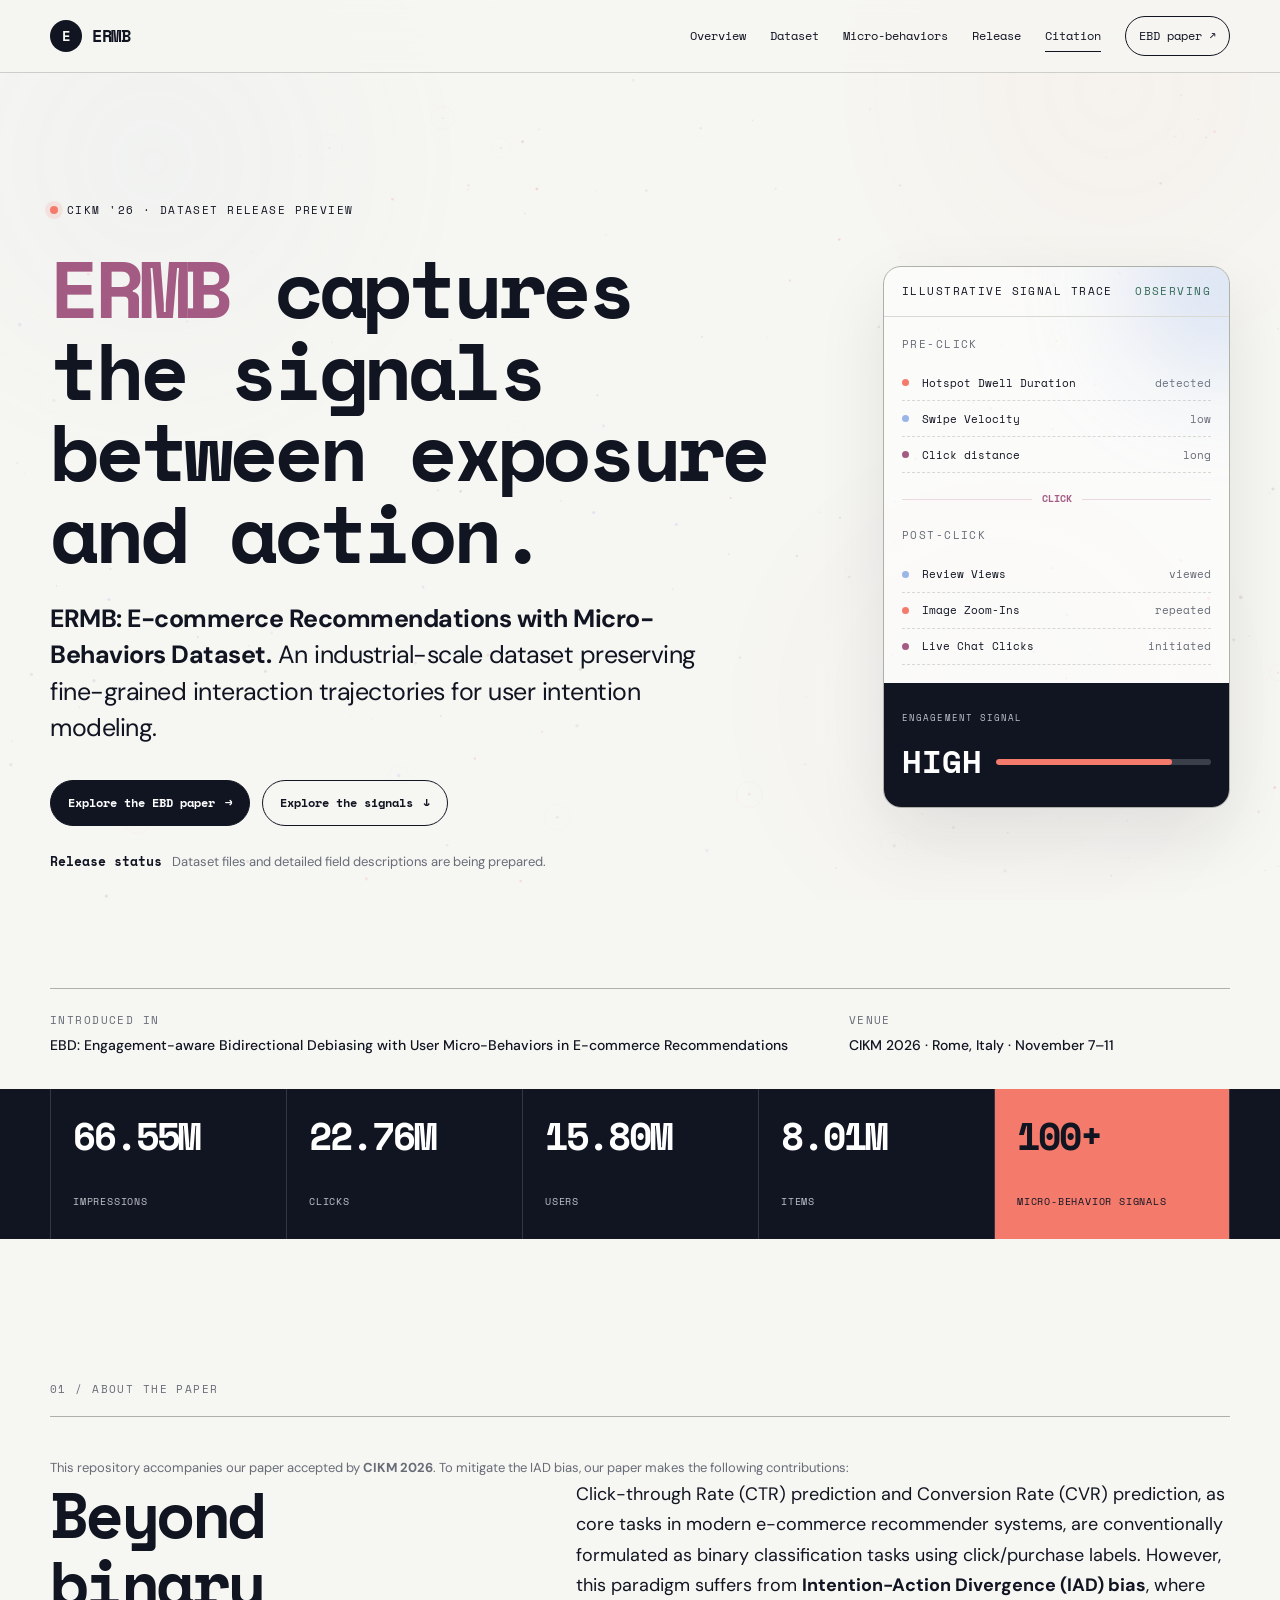
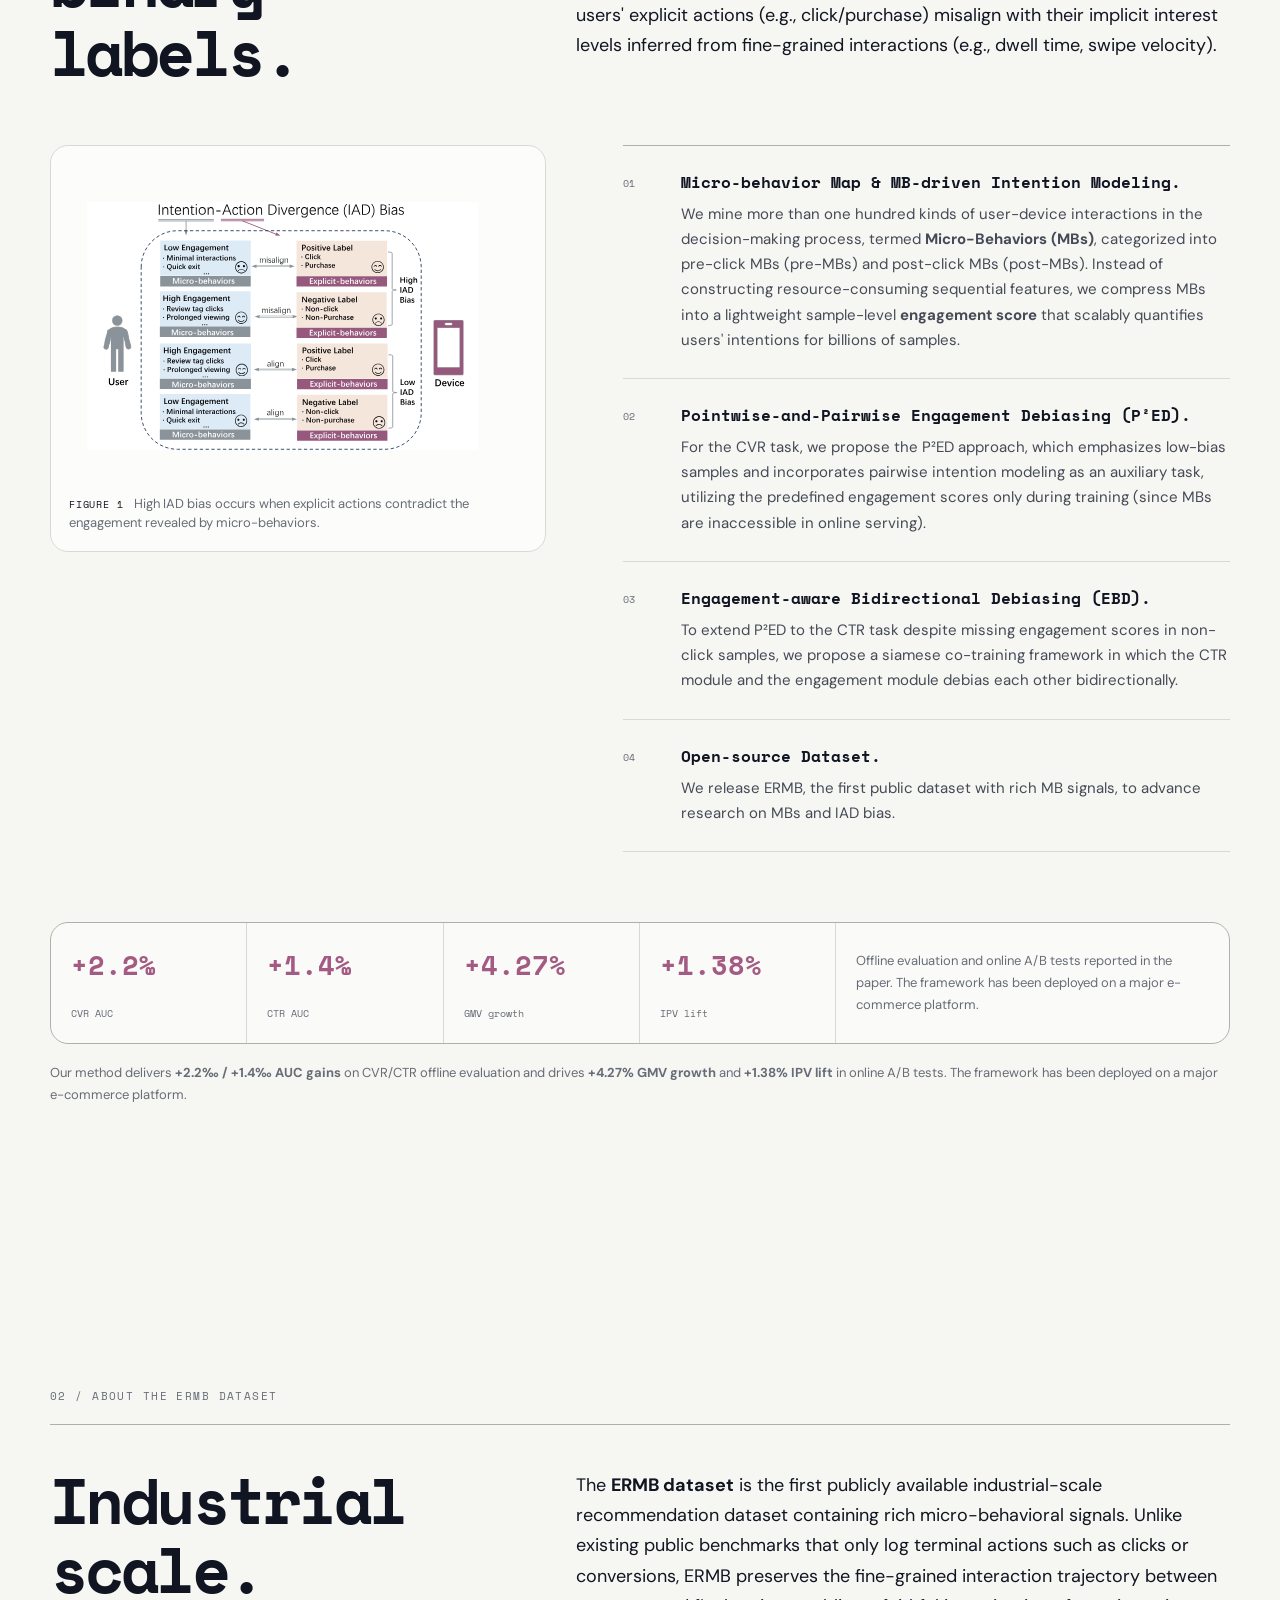
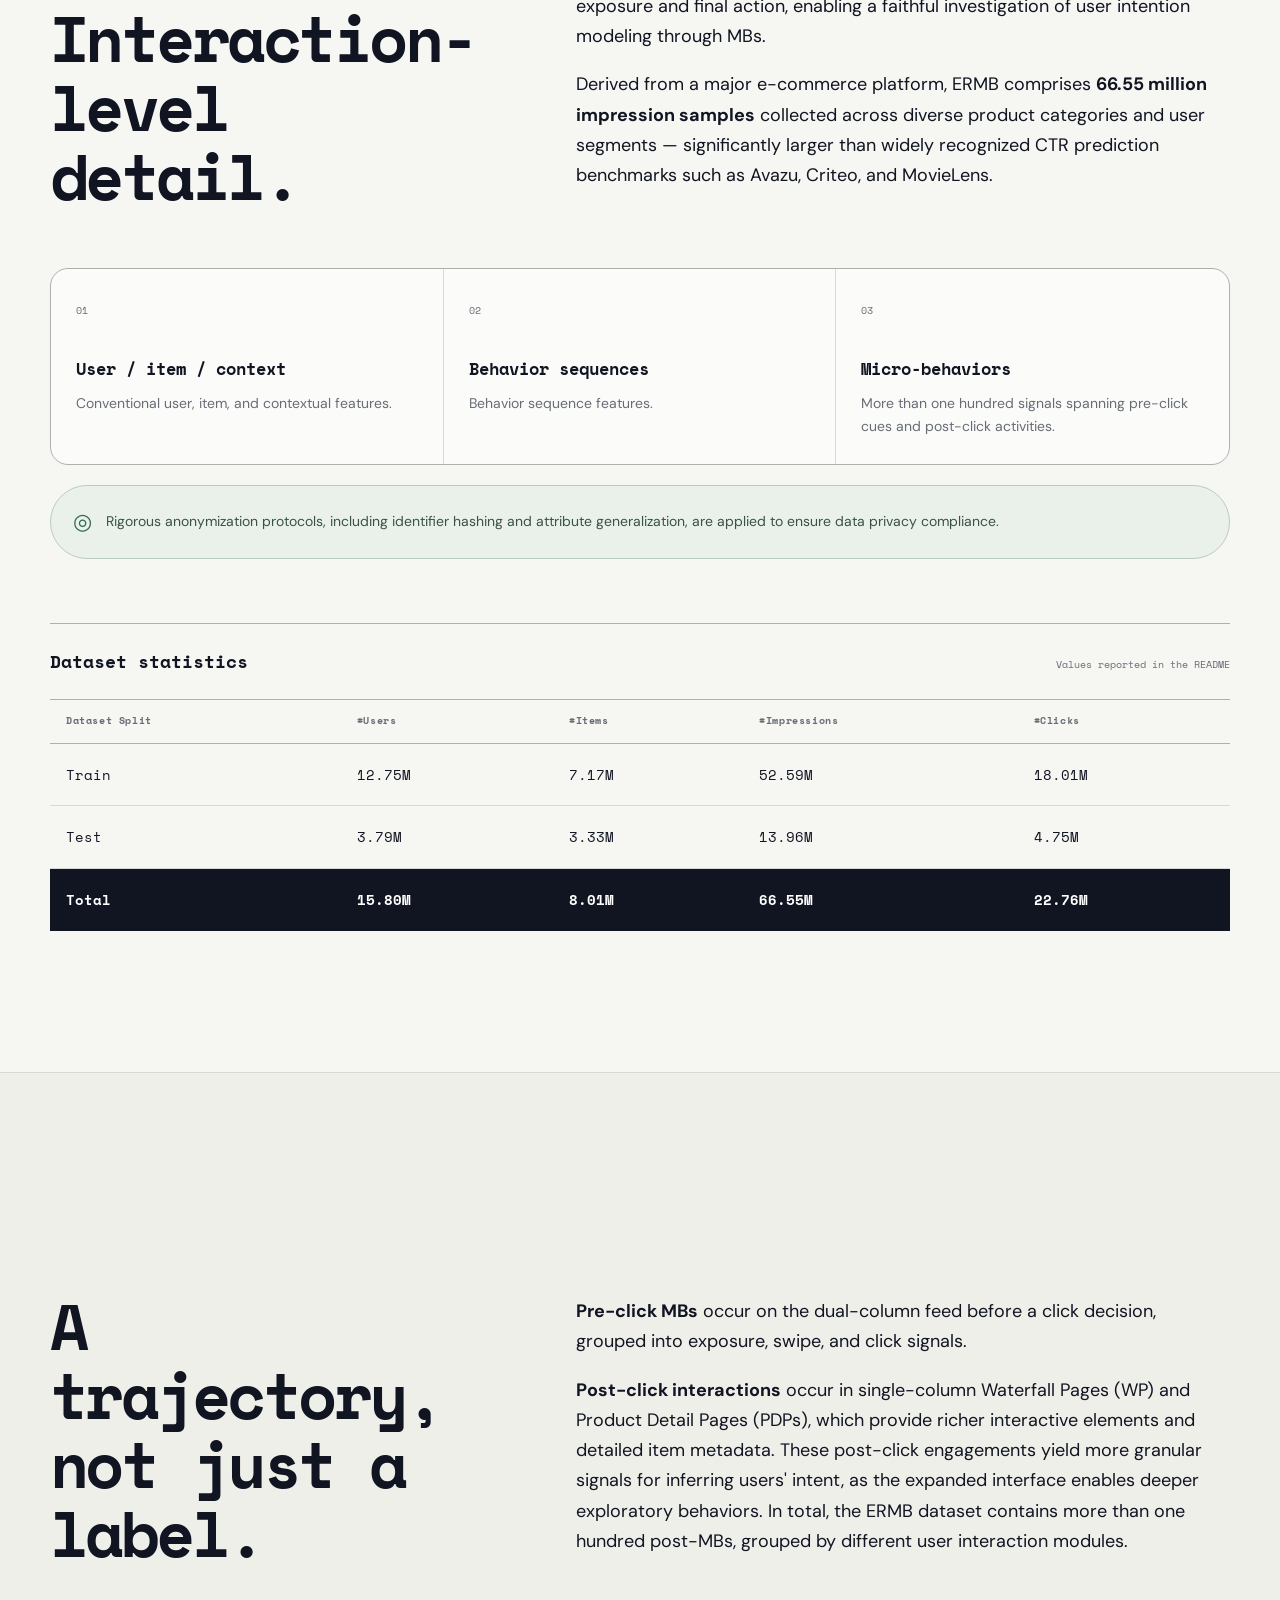
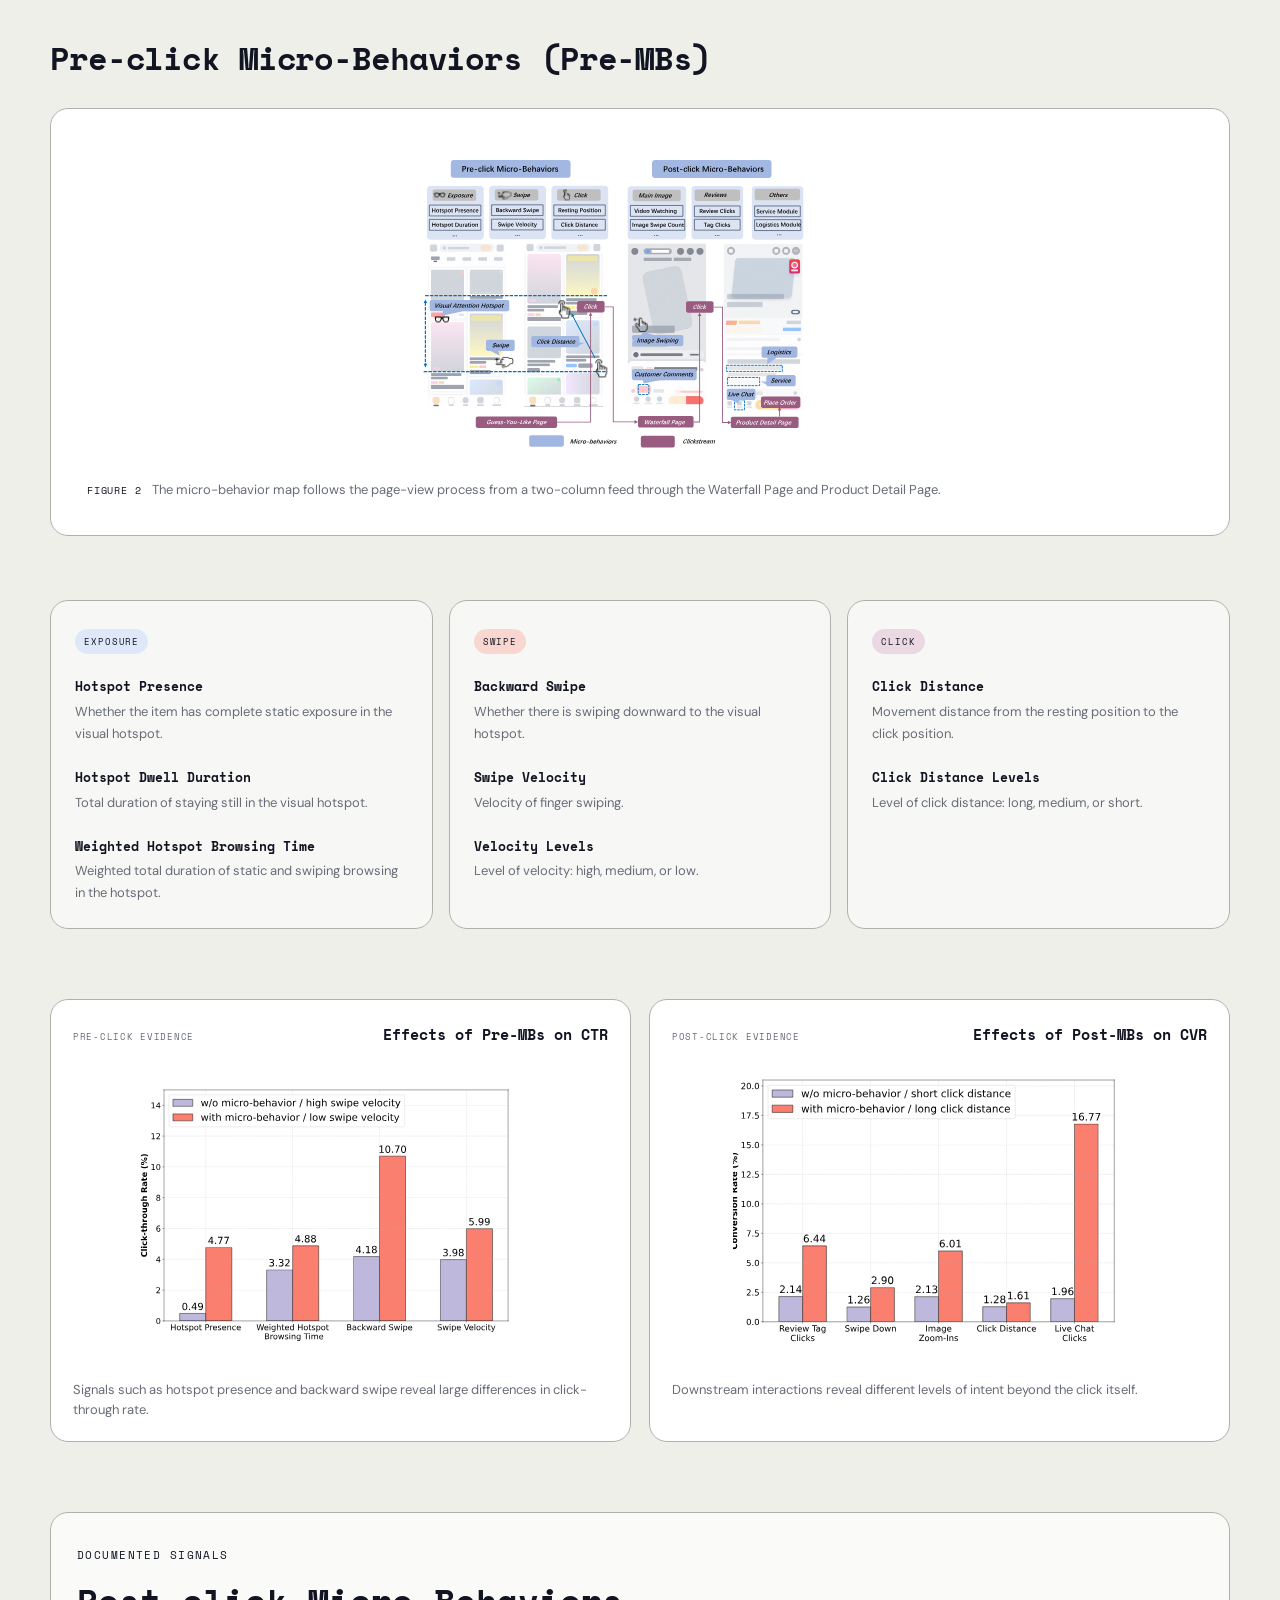
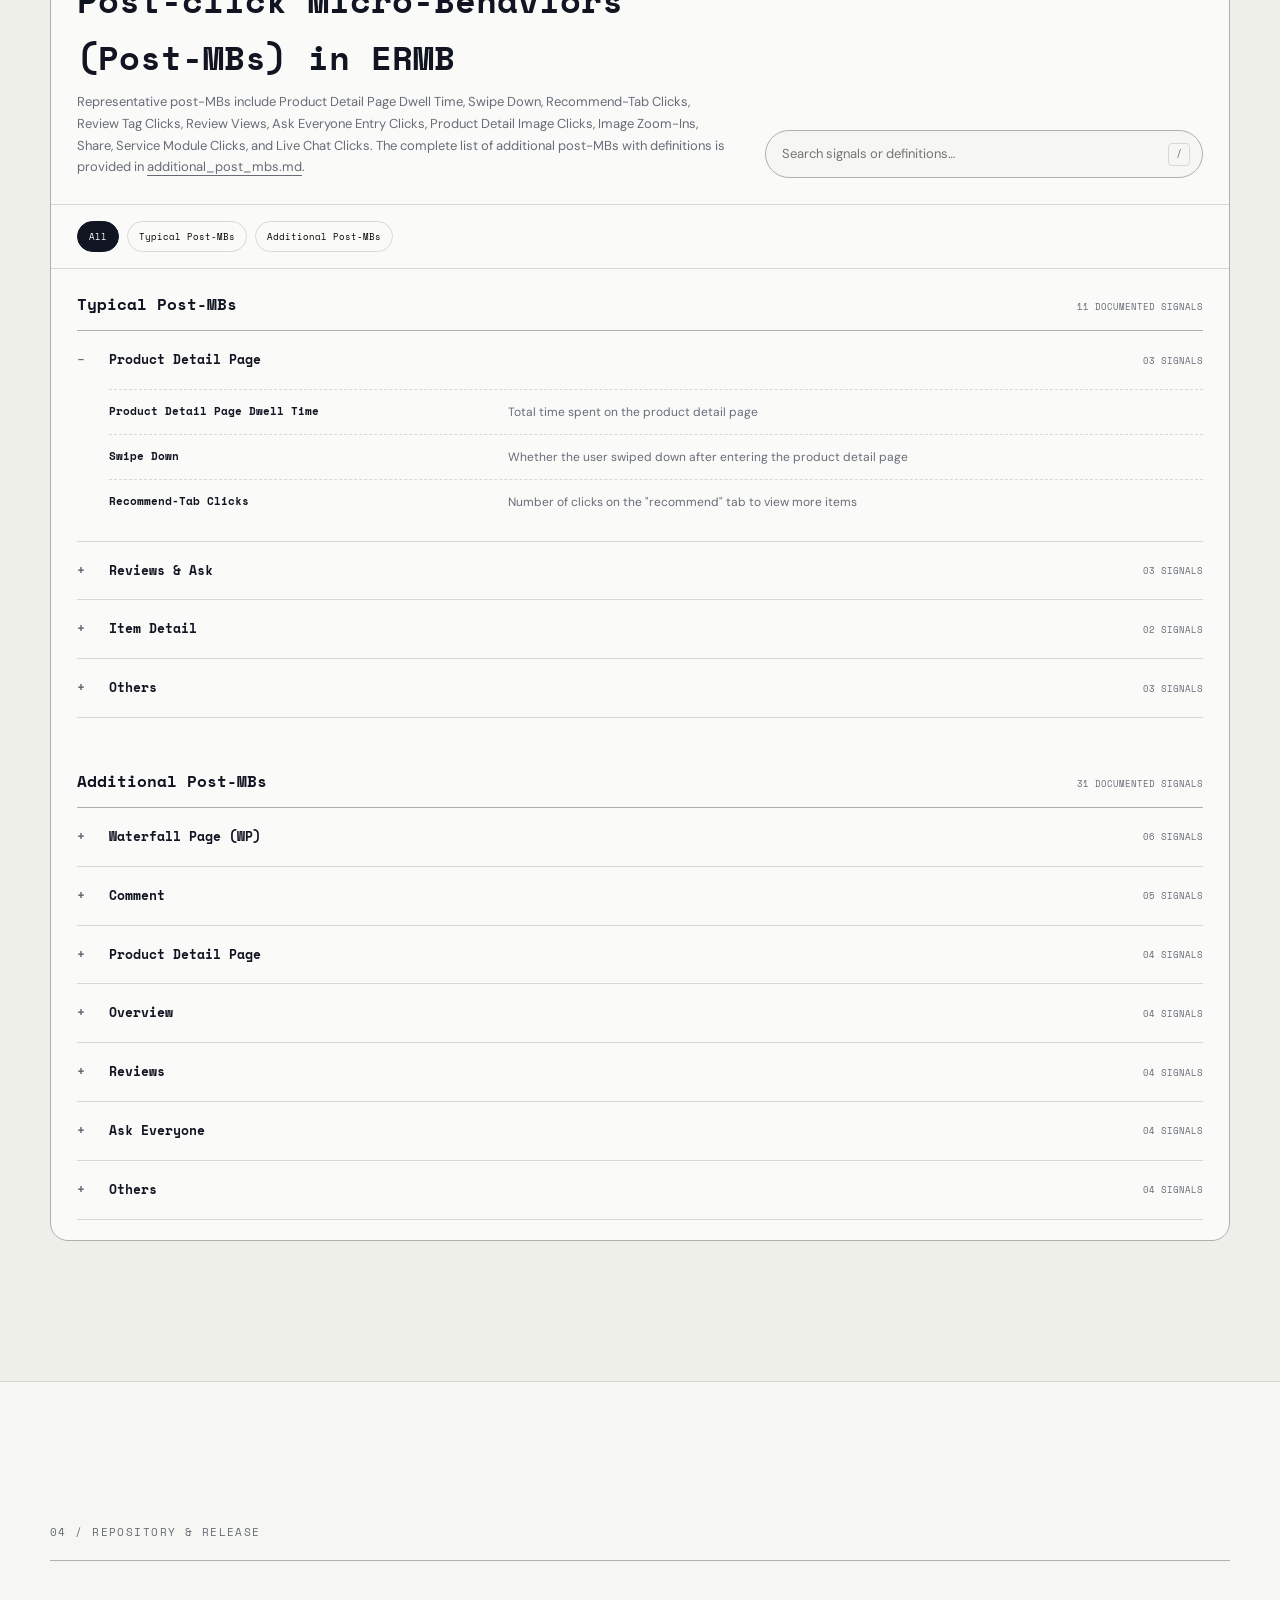
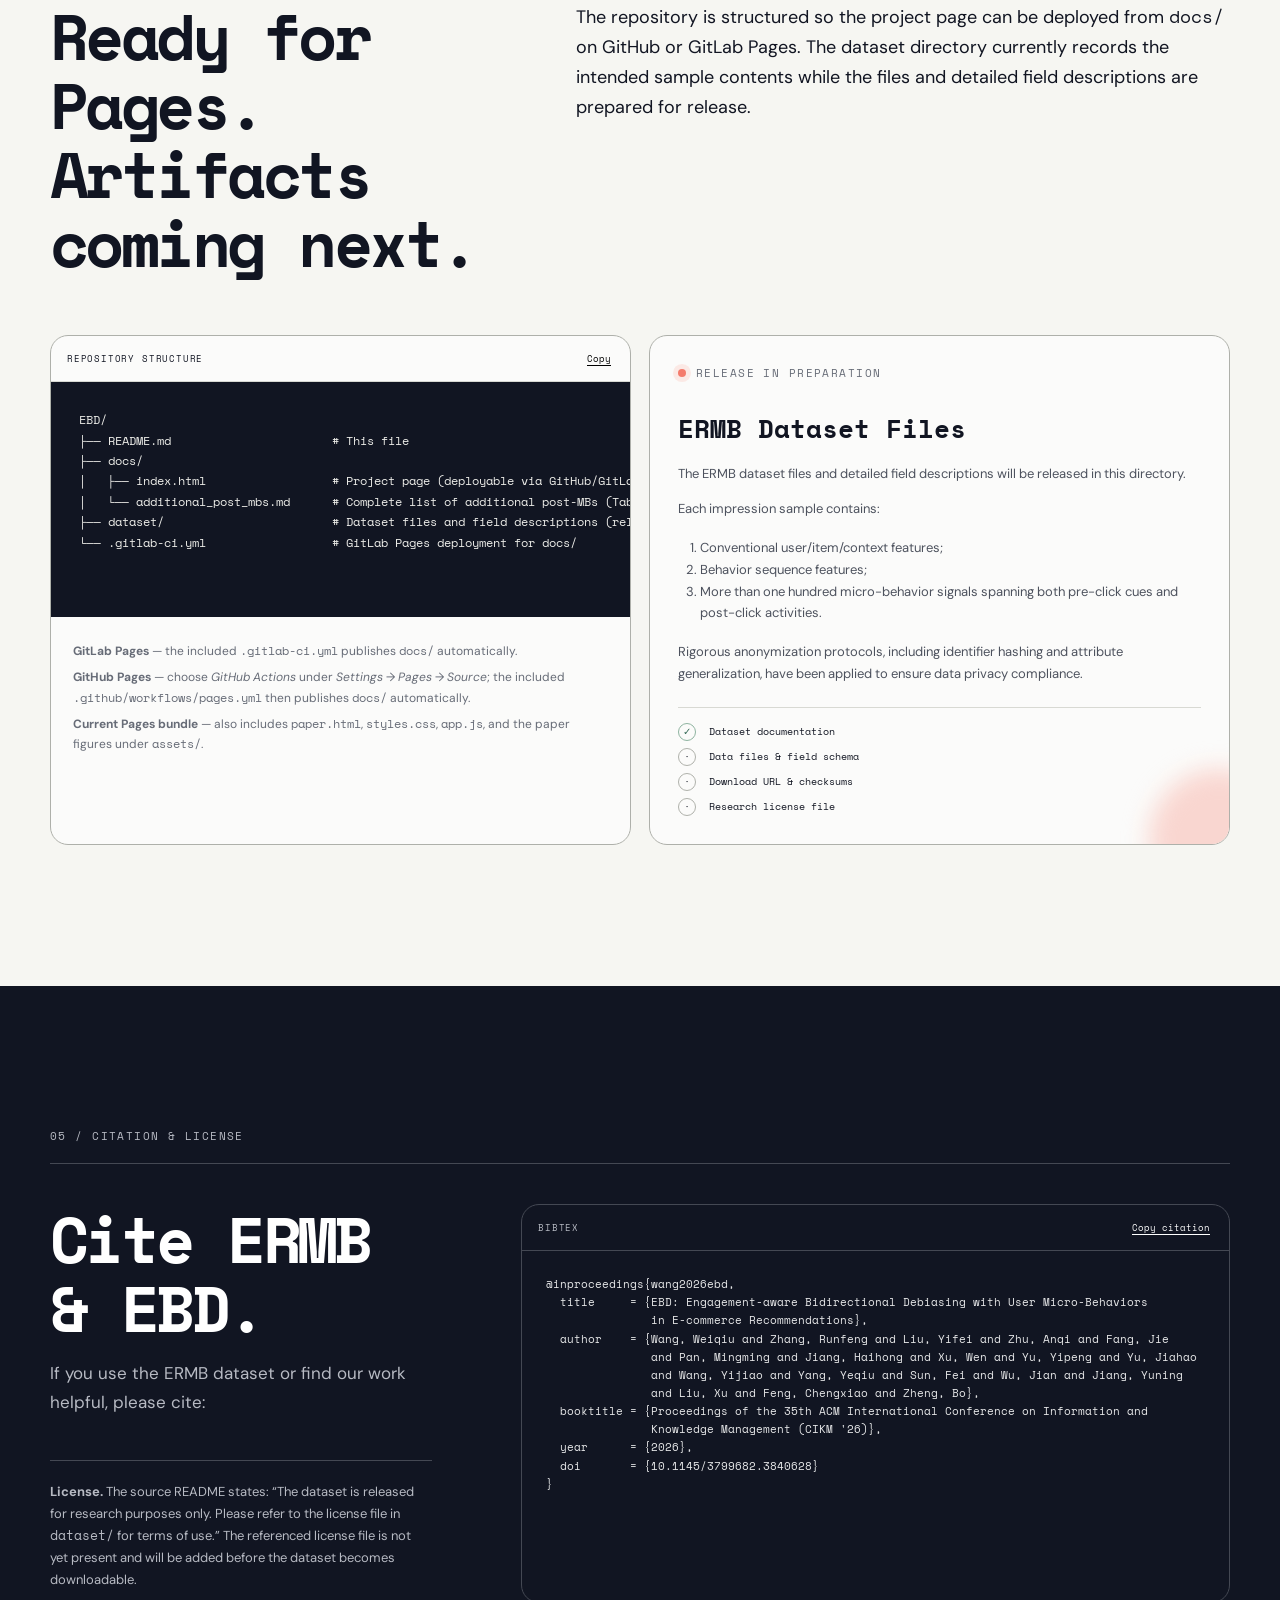
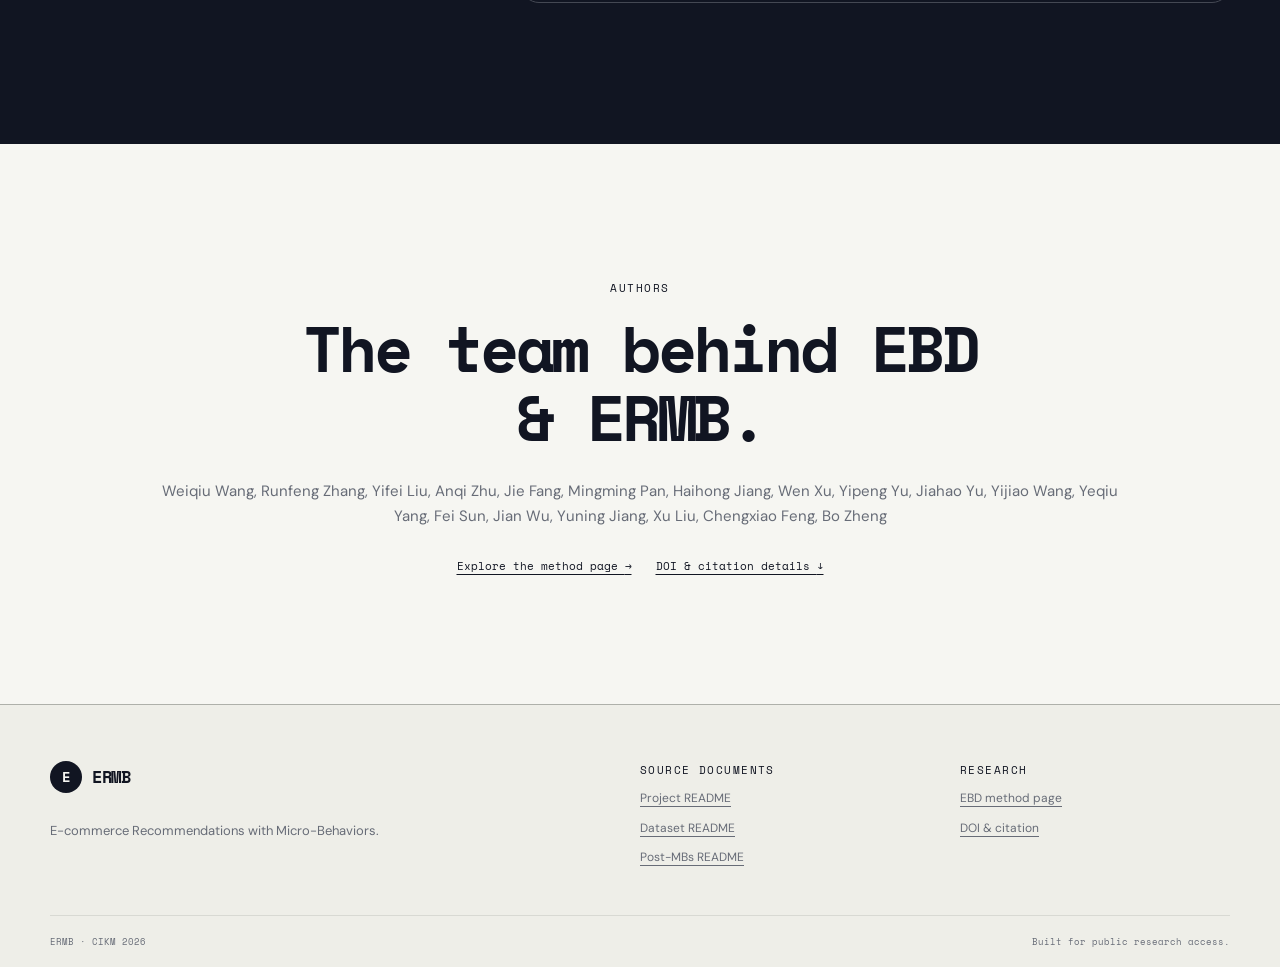
==== docs/index.html @ 394ba323 "Launch ERMB dataset and EBD paper website" ====
<!doctype html>
<html lang="en">
<head>
  <meta charset="utf-8">
  <meta name="viewport" content="width=device-width, initial-scale=1">
  <meta name="theme-color" content="#f6f6f2">
  <meta name="description" content="ERMB is an industrial-scale e-commerce recommendation dataset with rich pre-click and post-click micro-behavior signals, introduced with EBD at CIKM 2026.">
  <meta property="og:type" content="website">
  <meta property="og:title" content="ERMB — E-commerce Recommendations with Micro-Behaviors">
  <meta property="og:description" content="66.55M impressions, 22.76M clicks, and 100+ micro-behavior signals for studying user intention in recommendation.">
  <meta property="og:url" content="https://taobao-ebd.github.io/">
  <meta property="og:image" content="https://taobao-ebd.github.io/assets/og.png">
  <meta name="twitter:card" content="summary_large_image">
  <link rel="canonical" href="https://taobao-ebd.github.io/">
  <title>ERMB — E-commerce Recommendations with Micro-Behaviors</title>
  <link rel="preconnect" href="https://fonts.googleapis.com">
  <link rel="preconnect" href="https://fonts.gstatic.com" crossorigin>
  <script>document.documentElement.classList.add('js');window.__revealFallback=window.setTimeout(function(){document.documentElement.classList.remove('js')},3000)</script>
  <link href="https://fonts.googleapis.com/css2?family=DM+Sans:wght@400;500;600;700&amp;family=Space+Mono:wght@400;700&amp;display=swap" rel="stylesheet">
  <link rel="stylesheet" href="styles.css">
</head>
<body data-page="dataset">
  <canvas class="signal-field" id="signal-field" aria-hidden="true"></canvas>
  <a class="skip-link" href="#main">Skip to content</a>

  <header class="site-header">
    <div class="nav-wrap">
      <a class="brand" href="./index.html" aria-label="ERMB home">
        <span class="brand-mark" aria-hidden="true">E</span>
        <span>ERMB</span>
      </a>
      <button class="nav-toggle" type="button" aria-expanded="false" aria-controls="site-nav">Menu</button>
      <nav class="site-nav" id="site-nav" aria-label="Primary navigation">
        <a href="#overview">Overview</a>
        <a href="#dataset">Dataset</a>
        <a href="#micro-behaviors">Micro-behaviors</a>
        <a href="#release">Release</a>
        <a href="#citation">Citation</a>
        <a class="nav-paper" href="./paper.html">EBD paper <span aria-hidden="true">↗</span></a>
      </nav>
    </div>
  </header>

  <main id="main">
    <section class="hero section-shell" aria-labelledby="hero-title">
      <div class="hero-copy reveal">
        <div class="eyebrow"><span class="status-dot"></span> CIKM '26 · Dataset release preview</div>
        <h1 id="hero-title"><span>ERMB</span> captures the signals between exposure and action.</h1>
        <p class="hero-deck"><strong>ERMB: E-commerce Recommendations with Micro-Behaviors Dataset.</strong> An industrial-scale dataset preserving fine-grained interaction trajectories for user intention modeling.</p>
        <div class="hero-actions">
          <a class="button button-dark" href="./paper.html">Explore the EBD paper <span aria-hidden="true">→</span></a>
          <a class="button button-light" href="#micro-behaviors">Explore the signals <span aria-hidden="true">↓</span></a>
        </div>
        <p class="release-line"><span>Release status</span> Dataset files and detailed field descriptions are being prepared.</p>
      </div>

      <aside class="trajectory-card reveal" aria-label="Example micro-behavior trajectory">
        <div class="trajectory-topline">
          <span>ILLUSTRATIVE SIGNAL TRACE</span>
          <span class="trajectory-pulse">observing</span>
        </div>
        <div class="trajectory-stage">
          <div class="stage-label">PRE-CLICK</div>
          <div class="signal-row"><span class="signal-node coral"></span><span>Hotspot Dwell Duration</span><strong>detected</strong></div>
          <div class="signal-row"><span class="signal-node blue"></span><span>Swipe Velocity</span><strong>low</strong></div>
          <div class="signal-row"><span class="signal-node lilac"></span><span>Click distance</span><strong>long</strong></div>
        </div>
        <div class="trajectory-action"><span></span><b>CLICK</b><span></span></div>
        <div class="trajectory-stage">
          <div class="stage-label">POST-CLICK</div>
          <div class="signal-row"><span class="signal-node blue"></span><span>Review Views</span><strong>viewed</strong></div>
          <div class="signal-row"><span class="signal-node coral"></span><span>Image Zoom-Ins</span><strong>repeated</strong></div>
          <div class="signal-row"><span class="signal-node lilac"></span><span>Live Chat Clicks</span><strong>initiated</strong></div>
        </div>
        <div class="engagement-readout">
          <span>ENGAGEMENT SIGNAL</span>
          <div><b>HIGH</b><span class="meter"><i style="width:82%"></i></span></div>
        </div>
      </aside>

      <div class="hero-meta reveal">
        <div>
          <span class="meta-label">Introduced in</span>
          <strong>EBD: Engagement-aware Bidirectional Debiasing with User Micro-Behaviors in E-commerce Recommendations</strong>
        </div>
        <div>
          <span class="meta-label">Venue</span>
          <strong>CIKM 2026 · Rome, Italy · November 7–11</strong>
        </div>
      </div>
    </section>

    <section class="metrics-band" aria-label="Dataset highlights">
      <div class="section-shell metrics-grid reveal">
        <div class="metric"><strong>66.55M</strong><span>impressions</span></div>
        <div class="metric"><strong>22.76M</strong><span>clicks</span></div>
        <div class="metric"><strong>15.80M</strong><span>users</span></div>
        <div class="metric"><strong>8.01M</strong><span>items</span></div>
        <div class="metric metric-accent"><strong>100+</strong><span>micro-behavior signals</span></div>
      </div>
    </section>

    <section class="content-section section-shell" id="overview">
      <div class="section-kicker reveal">01 / ABOUT THE PAPER</div>
      <p class="source-faithful-note reveal">This repository accompanies our paper accepted by <strong>CIKM 2026</strong>. To mitigate the IAD bias, our paper makes the following contributions:</p>
      <div class="section-heading reveal">
        <h2>Beyond binary labels.</h2>
        <p>Click-through Rate (CTR) prediction and Conversion Rate (CVR) prediction, as core tasks in modern e-commerce recommender systems, are conventionally formulated as binary classification tasks using click/purchase labels. However, this paradigm suffers from <strong>Intention-Action Divergence (IAD) bias</strong>, where users' explicit actions (e.g., click/purchase) misalign with their implicit interest levels inferred from fine-grained interactions (e.g., dwell time, swipe velocity).</p>
      </div>

      <div class="overview-grid">
        <figure class="paper-figure figure-card reveal">
          <img src="assets/fig-iad-bias.svg" alt="Illustration of Intention-Action Divergence bias showing mismatches between micro-behaviors and explicit labels" width="504" height="315" loading="lazy">
          <figcaption><span>Figure 1</span> High IAD bias occurs when explicit actions contradict the engagement revealed by micro-behaviors.</figcaption>
        </figure>

        <div class="contribution-list reveal">
          <article>
            <span>01</span>
            <div><h3>Micro-behavior Map &amp; MB-driven Intention Modeling.</h3><p>We mine more than one hundred kinds of user-device interactions in the decision-making process, termed <strong>Micro-Behaviors (MBs)</strong>, categorized into pre-click MBs (pre-MBs) and post-click MBs (post-MBs). Instead of constructing resource-consuming sequential features, we compress MBs into a lightweight sample-level <strong>engagement score</strong> that scalably quantifies users' intentions for billions of samples.</p></div>
          </article>
          <article>
            <span>02</span>
            <div><h3>Pointwise-and-Pairwise Engagement Debiasing (P²ED).</h3><p>For the CVR task, we propose the P²ED approach, which emphasizes low-bias samples and incorporates pairwise intention modeling as an auxiliary task, utilizing the predefined engagement scores only during training (since MBs are inaccessible in online serving).</p></div>
          </article>
          <article>
            <span>03</span>
            <div><h3>Engagement-aware Bidirectional Debiasing (EBD).</h3><p>To extend P²ED to the CTR task despite missing engagement scores in non-click samples, we propose a siamese co-training framework in which the CTR module and the engagement module debias each other bidirectionally.</p></div>
          </article>
          <article>
            <span>04</span>
            <div><h3>Open-source Dataset.</h3><p>We release ERMB, the first public dataset with rich MB signals, to advance research on MBs and IAD bias.</p></div>
          </article>
        </div>
      </div>

      <div class="impact-strip reveal" aria-label="Reported model impact">
        <div><b>+2.2‰</b><span>CVR AUC</span></div>
        <div><b>+1.4‰</b><span>CTR AUC</span></div>
        <div><b>+4.27%</b><span>GMV growth</span></div>
        <div><b>+1.38%</b><span>IPV lift</span></div>
        <p>Offline evaluation and online A/B tests reported in the paper. The framework has been deployed on a major e-commerce platform.</p>
      </div>
      <p class="source-faithful-note reveal">Our method delivers <strong>+2.2‰ / +1.4‰ AUC gains</strong> on CVR/CTR offline evaluation and drives <strong>+4.27% GMV growth</strong> and <strong>+1.38% IPV lift</strong> in online A/B tests. The framework has been deployed on a major e-commerce platform.</p>
    </section>

    <section class="content-section section-shell" id="dataset">
      <div class="section-kicker reveal">02 / ABOUT THE ERMB DATASET</div>
      <div class="section-heading split-heading reveal">
        <h2>Industrial scale.<br>Interaction-level detail.</h2>
        <div>
          <p>The <strong>ERMB dataset</strong> is the first publicly available industrial-scale recommendation dataset containing rich micro-behavioral signals. Unlike existing public benchmarks that only log terminal actions such as clicks or conversions, ERMB preserves the fine-grained interaction trajectory between exposure and final action, enabling a faithful investigation of user intention modeling through MBs.</p>
          <p>Derived from a major e-commerce platform, ERMB comprises <strong>66.55 million impression samples</strong> collected across diverse product categories and user segments — significantly larger than widely recognized CTR prediction benchmarks such as Avazu, Criteo, and MovieLens.</p>
        </div>
      </div>

      <div class="sample-schema reveal" aria-label="Contents of each impression sample">
        <article><span>01</span><h3>User / item / context</h3><p>Conventional user, item, and contextual features.</p></article>
        <article><span>02</span><h3>Behavior sequences</h3><p>Behavior sequence features.</p></article>
        <article><span>03</span><h3>Micro-behaviors</h3><p>More than one hundred signals spanning pre-click cues and post-click activities.</p></article>
      </div>

      <div class="privacy-note reveal"><span aria-hidden="true">◎</span><p>Rigorous anonymization protocols, including identifier hashing and attribute generalization, are applied to ensure data privacy compliance.</p></div>

      <div class="table-block reveal">
        <div class="table-title"><h3>Dataset statistics</h3><span>Values reported in the README</span></div>
        <div class="table-scroll">
          <table>
            <caption class="sr-only">ERMB train, test, and total dataset statistics</caption>
            <thead><tr><th scope="col">Dataset Split</th><th scope="col">#Users</th><th scope="col">#Items</th><th scope="col">#Impressions</th><th scope="col">#Clicks</th></tr></thead>
            <tbody>
              <tr><td>Train</td><td>12.75M</td><td>7.17M</td><td>52.59M</td><td>18.01M</td></tr>
              <tr><td>Test</td><td>3.79M</td><td>3.33M</td><td>13.96M</td><td>4.75M</td></tr>
              <tr class="table-total"><td>Total</td><td>15.80M</td><td>8.01M</td><td>66.55M</td><td>22.76M</td></tr>
            </tbody>
          </table>
        </div>
      </div>
    </section>

    <section class="content-section signals-section" id="micro-behaviors">
      <div class="section-shell">
        <div class="section-kicker reveal">03 / MICRO-BEHAVIORS</div>
        <div class="section-heading split-heading reveal">
          <h2>A trajectory,<br>not just a label.</h2>
          <div>
            <p><strong>Pre-click MBs</strong> occur on the dual-column feed before a click decision, grouped into exposure, swipe, and click signals.</p>
            <p><strong>Post-click interactions</strong> occur in single-column Waterfall Pages (WP) and Product Detail Pages (PDPs), which provide richer interactive elements and detailed item metadata. These post-click engagements yield more granular signals for inferring users' intent, as the expanded interface enables deeper exploratory behaviors. In total, the ERMB dataset contains more than one hundred post-MBs, grouped by different user interaction modules.</p>
          </div>
        </div>

        <h3 class="subsection-title reveal">Pre-click Micro-Behaviors (Pre-MBs)</h3>

        <figure class="map-figure reveal">
          <img src="assets/fig-micro-behavior-map.svg" alt="Micro-behavior map from pre-click exposure, swipe, and click through Waterfall and Product Detail Pages" width="513" height="320" loading="lazy">
          <figcaption><span>Figure 2</span> The micro-behavior map follows the page-view process from a two-column feed through the Waterfall Page and Product Detail Page.</figcaption>
        </figure>

        <div class="pre-mb-summary reveal">
          <article><span class="tag">EXPOSURE</span><h3>Hotspot Presence</h3><p>Whether the item has complete static exposure in the visual hotspot.</p><h3>Hotspot Dwell Duration</h3><p>Total duration of staying still in the visual hotspot.</p><h3>Weighted Hotspot Browsing Time</h3><p>Weighted total duration of static and swiping browsing in the hotspot.</p></article>
          <article><span class="tag">SWIPE</span><h3>Backward Swipe</h3><p>Whether there is swiping downward to the visual hotspot.</p><h3>Swipe Velocity</h3><p>Velocity of finger swiping.</p><h3>Velocity Levels</h3><p>Level of velocity: high, medium, or low.</p></article>
          <article><span class="tag">CLICK</span><h3>Click Distance</h3><p>Movement distance from the resting position to the click position.</p><h3>Click Distance Levels</h3><p>Level of click distance: long, medium, or short.</p></article>
        </div>

        <div class="signal-evidence">
          <figure class="evidence-card reveal"><div><span>PRE-CLICK EVIDENCE</span><h3>Effects of Pre-MBs on CTR</h3></div><img src="assets/fig-pre-mb-effects.svg" alt="Bar chart showing the effects of hotspot presence, browsing time, backward swipe, and swipe velocity on click-through rate" width="189" height="135" loading="lazy"><figcaption>Signals such as hotspot presence and backward swipe reveal large differences in click-through rate.</figcaption></figure>
          <figure class="evidence-card reveal"><div><span>POST-CLICK EVIDENCE</span><h3>Effects of Post-MBs on CVR</h3></div><img src="assets/fig-post-mb-effects.svg" alt="Bar chart showing the effects of review tag clicks, swipe down, image zoom-ins, click distance, and live chat clicks on conversion rate" width="711" height="513" loading="lazy"><figcaption>Downstream interactions reveal different levels of intent beyond the click itself.</figcaption></figure>
        </div>

        <div class="explorer reveal" id="feature-explorer">
          <div class="explorer-head">
            <div><span class="mini-label">DOCUMENTED SIGNALS</span><h3>Post-click Micro-Behaviors (Post-MBs) in ERMB</h3><p>Representative post-MBs include Product Detail Page Dwell Time, Swipe Down, Recommend-Tab Clicks, Review Tag Clicks, Review Views, Ask Everyone Entry Clicks, Product Detail Image Clicks, Image Zoom-Ins, Share, Service Module Clicks, and Live Chat Clicks. The complete list of additional post-MBs with definitions is provided in <a href="./additional_post_mbs.md">additional_post_mbs.md</a>.</p></div>
            <label class="search-box"><span class="sr-only">Search documented micro-behaviors</span><input id="feature-search" type="search" placeholder="Search signals or definitions…" autocomplete="off"><kbd>/</kbd></label>
          </div>
          <div class="filter-row" id="feature-filters" aria-label="Filter feature groups"></div>
          <p class="sr-only" id="feature-count" role="status" aria-live="polite"></p>
          <div class="feature-groups" id="feature-groups"></div>
          <p class="explorer-empty" id="explorer-empty" hidden>No documented signal matches this search.</p>
          <noscript><p class="explorer-empty">JavaScript is optional for the rest of this page. Open <a href="./additional_post_mbs.md">additional_post_mbs.md</a> to read the complete post-click signal tables.</p></noscript>
        </div>
      </div>
    </section>

    <section class="content-section section-shell" id="release">
      <div class="section-kicker reveal">04 / REPOSITORY &amp; RELEASE</div>
      <div class="section-heading split-heading reveal">
        <h2>Ready for Pages.<br>Artifacts coming next.</h2>
        <p>The repository is structured so the project page can be deployed from <code>docs/</code> on GitHub or GitLab Pages. The dataset directory currently records the intended sample contents while the files and detailed field descriptions are prepared for release.</p>
      </div>

      <div class="release-grid">
        <div class="repo-tree reveal">
          <div class="code-head"><span>REPOSITORY STRUCTURE</span><button class="copy-small" type="button" data-copy-target="repo-code">Copy</button></div>
          <pre id="repo-code"><code>EBD/
├── README.md                       # This file
├── docs/
│   ├── index.html                  # Project page (deployable via GitHub/GitLab Pages)
│   └── additional_post_mbs.md      # Complete list of additional post-MBs (Table in the paper)
├── dataset/                        # Dataset files and field descriptions (released here)
└── .gitlab-ci.yml                  # GitLab Pages deployment for docs/</code></pre>
          <div class="deploy-notes">
            <p><strong>GitLab Pages</strong> — the included <code>.gitlab-ci.yml</code> publishes <code>docs/</code> automatically.</p>
            <p><strong>GitHub Pages</strong> — choose <em>GitHub Actions</em> under <em>Settings → Pages → Source</em>; the included <code>.github/workflows/pages.yml</code> then publishes <code>docs/</code> automatically.</p>
            <p><strong>Current Pages bundle</strong> — also includes <code>paper.html</code>, <code>styles.css</code>, <code>app.js</code>, and the paper figures under <code>assets/</code>.</p>
          </div>
        </div>

        <aside class="release-card reveal">
          <div class="release-status"><span class="status-dot"></span> RELEASE IN PREPARATION</div>
          <h3>ERMB Dataset Files</h3>
          <p>The ERMB dataset files and detailed field descriptions will be released in this directory.</p>
          <p>Each impression sample contains:</p>
          <ol><li>Conventional user/item/context features;</li><li>Behavior sequence features;</li><li>More than one hundred micro-behavior signals spanning both pre-click cues and post-click activities.</li></ol>
          <p>Rigorous anonymization protocols, including identifier hashing and attribute generalization, have been applied to ensure data privacy compliance.</p>
          <div class="release-checklist">
            <span><i class="done">✓</i> Dataset documentation</span>
            <span><i>·</i> Data files &amp; field schema</span>
            <span><i>·</i> Download URL &amp; checksums</span>
            <span><i>·</i> Research license file</span>
          </div>
        </aside>
      </div>
    </section>

    <section class="content-section citation-section" id="citation">
      <div class="section-shell">
        <div class="section-kicker reveal">05 / CITATION &amp; LICENSE</div>
        <div class="citation-grid">
          <div class="reveal">
            <h2>Cite ERMB &amp; EBD.</h2>
            <p>If you use the ERMB dataset or find our work helpful, please cite:</p>
            <p class="license-copy"><strong>License.</strong> The source README states: “The dataset is released for research purposes only. Please refer to the license file in <code>dataset/</code> for terms of use.” The referenced license file is not yet present and will be added before the dataset becomes downloadable.</p>
          </div>
          <div class="citation-code reveal">
            <div class="code-head"><span>BIBTEX</span><button class="copy-small" type="button" data-copy-target="bibtex-code">Copy citation</button></div>
            <pre id="bibtex-code"><code>@inproceedings{wang2026ebd,
  title     = {EBD: Engagement-aware Bidirectional Debiasing with User Micro-Behaviors
               in E-commerce Recommendations},
  author    = {Wang, Weiqiu and Zhang, Runfeng and Liu, Yifei and Zhu, Anqi and Fang, Jie
               and Pan, Mingming and Jiang, Haihong and Xu, Wen and Yu, Yipeng and Yu, Jiahao
               and Wang, Yijiao and Yang, Yeqiu and Sun, Fei and Wu, Jian and Jiang, Yuning
               and Liu, Xu and Feng, Chengxiao and Zheng, Bo},
  booktitle = {Proceedings of the 35th ACM International Conference on Information and
               Knowledge Management (CIKM '26)},
  year      = {2026},
  doi       = {10.1145/3799682.3840628}
}</code></pre>
          </div>
        </div>
      </div>
    </section>

    <section class="authors-section section-shell reveal" aria-labelledby="authors-title">
      <span class="mini-label">AUTHORS</span>
      <h2 id="authors-title">The team behind EBD &amp; ERMB.</h2>
      <p>Weiqiu Wang, Runfeng Zhang, Yifei Liu, Anqi Zhu, Jie Fang, Mingming Pan, Haihong Jiang, Wen Xu, Yipeng Yu, Jiahao Yu, Yijiao Wang, Yeqiu Yang, Fei Sun, Jian Wu, Yuning Jiang, Xu Liu, Chengxiao Feng, Bo Zheng</p>
      <div class="authors-links"><a href="./paper.html">Explore the method page <span aria-hidden="true">→</span></a><a href="#citation">DOI &amp; citation details <span aria-hidden="true">↓</span></a></div>
    </section>
  </main>

  <footer class="site-footer">
    <div class="section-shell footer-grid">
      <div><a class="brand footer-brand" href="./index.html"><span class="brand-mark" aria-hidden="true">E</span><span>ERMB</span></a><p>E-commerce Recommendations with Micro-Behaviors.</p></div>
      <div><span class="mini-label">SOURCE DOCUMENTS</span><a href="https://github.com/taobao-ebd/taobao-ebd.github.io/blob/master/README.md">Project README</a><a href="https://github.com/taobao-ebd/taobao-ebd.github.io/blob/master/dataset/README.md">Dataset README</a><a href="https://github.com/taobao-ebd/taobao-ebd.github.io/blob/master/docs/additional_post_mbs.md">Post-MBs README</a></div>
      <div><span class="mini-label">RESEARCH</span><a href="./paper.html">EBD method page</a><a href="#citation">DOI &amp; citation</a></div>
    </div>
    <div class="section-shell footer-bottom"><span>ERMB · CIKM 2026</span><span>Built for public research access.</span></div>
  </footer>

  <div class="toast" id="toast" role="status" aria-live="polite">Copied to clipboard</div>
  <script src="app.js" defer></script>
</body>
</html>
---- docs/styles.css ----
:root {
  --paper: #f6f6f2;
  --paper-2: #eeeee8;
  --ink: #111522;
  --muted: #676c77;
  --line: #d8d9d3;
  --line-dark: #aeb0aa;
  --white: rgba(255, 255, 255, 0.82);
  --coral: #f47b6c;
  --coral-soft: #f9d6d0;
  --blue: #9ab5e8;
  --blue-soft: #dfe8f8;
  --lilac: #a45b83;
  --lilac-soft: #ead8e3;
  --green: #356a58;
  --mono: "Space Mono", ui-monospace, SFMono-Regular, Menlo, Consolas, monospace;
  --sans: "DM Sans", Inter, -apple-system, BlinkMacSystemFont, "Segoe UI", sans-serif;
  --max: 1180px;
  --radius: 18px;
}

* { box-sizing: border-box; }
html { scroll-behavior: smooth; scroll-padding-top: 90px; }
body {
  margin: 0;
  min-width: 320px;
  background: var(--paper);
  color: var(--ink);
  font-family: var(--sans);
  font-size: 17px;
  line-height: 1.68;
  -webkit-font-smoothing: antialiased;
}

body::before {
  content: "";
  position: fixed;
  inset: 0;
  pointer-events: none;
  z-index: -3;
  opacity: .22;
  background:
    radial-gradient(circle at 12% 18%, rgba(154,181,232,.22), transparent 24%),
    radial-gradient(circle at 87% 10%, rgba(244,123,108,.16), transparent 22%),
    radial-gradient(circle at 78% 78%, rgba(164,91,131,.11), transparent 26%);
}

a { color: inherit; text-decoration-thickness: 1px; text-underline-offset: 4px; }
img { max-width: 100%; }
button, input { font: inherit; }
button, a { -webkit-tap-highlight-color: transparent; }
code, pre, kbd { font-family: var(--mono); }

.signal-field {
  position: fixed;
  inset: 0;
  width: 100%;
  height: 100%;
  z-index: -2;
  pointer-events: none;
  opacity: .55;
  transition: opacity .25s ease;
}

.section-shell, .nav-wrap { width: min(calc(100% - 48px), var(--max)); margin-inline: auto; }
.skip-link { position: fixed; left: 16px; top: -80px; z-index: 100; background: var(--ink); color: white; padding: 10px 14px; border-radius: 4px; }
.skip-link:focus { top: 12px; }
.sr-only { position: absolute; width: 1px; height: 1px; padding: 0; margin: -1px; overflow: hidden; clip: rect(0,0,0,0); white-space: nowrap; border: 0; }

.site-header {
  position: sticky;
  top: 0;
  z-index: 30;
  border-bottom: 1px solid rgba(174,176,170,.55);
  background: rgba(246,246,242,.82);
  backdrop-filter: blur(16px);
}
.nav-wrap { height: 72px; display: flex; align-items: center; justify-content: space-between; gap: 24px; }
.brand { display: inline-flex; align-items: center; gap: 10px; font-family: var(--mono); font-weight: 700; text-decoration: none; letter-spacing: -.02em; }
.brand-mark { width: 32px; height: 32px; display: grid; place-items: center; background: var(--ink); color: var(--paper); border-radius: 50%; font-size: 14px; }
.site-nav { display: flex; align-items: center; gap: 24px; font-family: var(--mono); font-size: 12px; }
.site-nav a { text-decoration: none; position: relative; }
.site-nav a:not(.nav-paper)::after { content: ""; position: absolute; left: 0; right: 100%; bottom: -6px; height: 1px; background: currentColor; transition: right .2s ease; }
.site-nav a:hover::after, .site-nav a.active::after { right: 0; }
.nav-paper { padding: 9px 13px; border: 1px solid var(--ink); border-radius: 999px; transition: background .2s, color .2s; }
.nav-paper:hover { background: var(--ink); color: white; }
.nav-toggle { display: none; border: 1px solid var(--line-dark); background: transparent; border-radius: 999px; padding: 7px 12px; font-family: var(--mono); font-size: 12px; }

.hero { min-height: calc(100vh - 72px); padding-block: clamp(72px, 10vw, 132px) 34px; display: grid; grid-template-columns: minmax(0, 1.5fr) minmax(340px, .7fr); column-gap: clamp(42px, 7vw, 100px); align-items: center; }
.hero-copy { max-width: 760px; }
.eyebrow, .section-kicker, .mini-label, .meta-label, .stage-label, .trajectory-topline, .release-status { font-family: var(--mono); font-size: 11px; letter-spacing: .13em; text-transform: uppercase; }
.eyebrow { display: flex; align-items: center; gap: 9px; margin-bottom: 28px; }
.status-dot { width: 8px; height: 8px; display: inline-block; border-radius: 50%; background: var(--coral); box-shadow: 0 0 0 5px rgba(244,123,108,.14); animation: soft-pulse 2.6s ease-in-out infinite; }
.hero h1 { margin: 0; max-width: 820px; font-family: var(--mono); font-size: clamp(48px, 6.3vw, 91px); line-height: 1.01; letter-spacing: -.065em; }
.hero h1 span { color: var(--lilac); }
.hero-deck { max-width: 700px; margin: 28px 0 0; font-size: clamp(19px, 2vw, 25px); line-height: 1.45; letter-spacing: -.02em; }
.hero-actions { display: flex; flex-wrap: wrap; gap: 12px; margin-top: 34px; }
.button { display: inline-flex; align-items: center; justify-content: center; gap: 10px; padding: 12px 17px; border: 1px solid var(--ink); border-radius: 999px; font-family: var(--mono); font-size: 12px; font-weight: 700; text-decoration: none; transition: transform .2s ease, box-shadow .2s ease, background .2s ease; }
.button:hover { transform: translateY(-2px); box-shadow: 0 8px 24px rgba(17,21,34,.12); }
.button-dark { background: var(--ink); color: white; }
.button-light { background: rgba(246,246,242,.64); }
.release-line { display: flex; flex-wrap: wrap; gap: 10px; margin: 25px 0 0; font-size: 13px; color: var(--muted); }
.release-line span { color: var(--ink); font-family: var(--mono); font-weight: 700; }

.trajectory-card { position: relative; border: 1px solid var(--line-dark); border-radius: var(--radius); background: rgba(255,255,255,.58); box-shadow: 0 28px 70px rgba(17,21,34,.09); overflow: hidden; transform: rotate(1.2deg); }
.trajectory-card::before { content: ""; position: absolute; width: 180px; height: 180px; right: -80px; top: -70px; border-radius: 50%; background: var(--blue); filter: blur(55px); opacity: .35; }
.trajectory-topline { position: relative; display: flex; justify-content: space-between; padding: 15px 18px; border-bottom: 1px solid var(--line); }
.trajectory-pulse { color: var(--green); }
.trajectory-stage { padding: 18px; }
.stage-label { color: var(--muted); margin-bottom: 12px; }
.signal-row { display: grid; grid-template-columns: 10px 1fr auto; gap: 10px; align-items: center; min-height: 36px; border-bottom: 1px dashed var(--line); font-family: var(--mono); font-size: 11px; }
.signal-row strong { font-weight: 400; color: var(--muted); }
.signal-node { width: 7px; height: 7px; border-radius: 50%; }
.coral { background: var(--coral); }.blue { background: var(--blue);}.lilac { background: var(--lilac);}
.trajectory-action { display: flex; align-items: center; gap: 10px; padding-inline: 18px; font-family: var(--mono); font-size: 10px; color: var(--lilac); }
.trajectory-action span { height: 1px; background: var(--lilac-soft); flex: 1; }
.engagement-readout { background: var(--ink); color: white; padding: 18px; }
.engagement-readout > span { font-family: var(--mono); font-size: 9px; letter-spacing: .12em; color: #bfc2ca; }
.engagement-readout > div { display: flex; align-items: center; gap: 14px; margin-top: 6px; }
.engagement-readout b { font-family: var(--mono); font-size: 32px; }
.meter { height: 6px; flex: 1; background: #3b3f4a; border-radius: 99px; overflow: hidden; }
.meter i { display: block; height: 100%; background: var(--coral); border-radius: inherit; animation: meter-in 1.4s cubic-bezier(.22,.61,.36,1) both; }
.hero-meta { grid-column: 1 / -1; margin-top: clamp(60px, 9vw, 120px); padding-top: 22px; border-top: 1px solid var(--line-dark); display: grid; grid-template-columns: 2fr 1fr; gap: 36px; }
.hero-meta div { display: grid; gap: 5px; }
.meta-label { color: var(--muted); }
.hero-meta strong { font-weight: 500; font-size: 14px; line-height: 1.45; }

.metrics-band { background: var(--ink); color: white; }
.metrics-grid { display: grid; grid-template-columns: repeat(5, 1fr); }
.metric { min-height: 150px; padding: 28px 22px; border-left: 1px solid #333743; display: flex; flex-direction: column; justify-content: space-between; }
.metric:last-child { border-right: 1px solid #333743; }
.metric strong { font-family: var(--mono); font-size: clamp(27px, 3vw, 44px); line-height: 1; letter-spacing: -.05em; }
.metric span { font-family: var(--mono); font-size: 10px; color: #bfc2ca; text-transform: uppercase; letter-spacing: .08em; }
.metric-accent { background: var(--coral); color: var(--ink); }
.metric-accent span { color: var(--ink); }

.content-section { padding-block: clamp(88px, 11vw, 150px); }
.section-kicker { padding-bottom: 18px; border-bottom: 1px solid var(--line-dark); margin-bottom: 40px; color: var(--muted); }
.section-heading { display: grid; grid-template-columns: minmax(270px,.8fr) minmax(0,1.2fr); gap: clamp(32px,7vw,110px); align-items: start; margin-bottom: 58px; }
.section-heading h2, .citation-grid h2, .authors-section h2, .paper-hero h1 { margin: 0; font-family: var(--mono); font-size: clamp(38px, 5vw, 68px); line-height: 1.08; letter-spacing: -.055em; }
.section-heading > p, .section-heading > div { margin: 5px 0 0; font-size: 18px; }
.section-heading p { margin-top: 0; }
.split-heading h2 { max-width: 600px; }

.overview-grid { display: grid; grid-template-columns: minmax(300px,.9fr) minmax(0,1.1fr); gap: clamp(34px,6vw,84px); align-items: start; }
.paper-figure { margin: 0; position: sticky; top: 110px; }
.figure-card { border: 1px solid var(--line); background: rgba(255,255,255,.62); border-radius: var(--radius); padding: 18px; }
.figure-card img { width: 100%; display: block; }
figcaption { margin-top: 15px; color: var(--muted); font-size: 13px; line-height: 1.5; }
figcaption span { color: var(--ink); font-family: var(--mono); font-size: 10px; letter-spacing: .08em; text-transform: uppercase; margin-right: 8px; }
.contribution-list { border-top: 1px solid var(--line-dark); }
.contribution-list article { display: grid; grid-template-columns: 38px 1fr; gap: 20px; padding: 25px 0; border-bottom: 1px solid var(--line); }
.contribution-list article > span { font-family: var(--mono); font-size: 10px; color: var(--muted); padding-top: 5px; }
.contribution-list h3 { margin: 0 0 8px; font-family: var(--mono); font-size: 16px; line-height: 1.45; }
.contribution-list p { margin: 0; color: #454a56; font-size: 15px; }
.impact-strip { margin-top: 70px; border: 1px solid var(--line-dark); border-radius: var(--radius); display: grid; grid-template-columns: repeat(4,1fr) 2fr; overflow: hidden; background: rgba(255,255,255,.48); }
.impact-strip > div { min-height: 120px; padding: 20px; display: flex; flex-direction: column; justify-content: space-between; border-right: 1px solid var(--line); }
.impact-strip b { font-family: var(--mono); font-size: 27px; color: var(--lilac); }
.impact-strip span { font-family: var(--mono); font-size: 10px; color: var(--muted); }
.impact-strip p { margin: 0; padding: 20px; align-self: center; font-size: 13px; color: var(--muted); }
.source-faithful-note { margin: 18px 0 0; color: var(--muted); font-size: 13px; }

.sample-schema { display: grid; grid-template-columns: repeat(3,1fr); border: 1px solid var(--line-dark); border-radius: var(--radius); overflow: hidden; background: rgba(255,255,255,.5); }
.sample-schema article { padding: 25px; min-height: 190px; border-right: 1px solid var(--line); }
.sample-schema article:last-child { border: 0; }
.sample-schema article > span { font-family: var(--mono); font-size: 10px; color: var(--muted); }
.sample-schema h3 { font-family: var(--mono); font-size: 17px; margin: 32px 0 8px; }
.sample-schema p { color: var(--muted); margin: 0; font-size: 14px; }
.privacy-note { margin: 20px 0 64px; padding: 18px 22px; display: flex; align-items: center; gap: 14px; border: 1px solid #b9cbbf; border-radius: 999px; background: rgba(219,236,225,.45); }
.privacy-note span { color: var(--green); font-size: 22px; }
.privacy-note p { margin: 0; color: #395345; font-size: 14px; }
.table-block { border-top: 1px solid var(--line-dark); }
.table-title { display: flex; justify-content: space-between; align-items: baseline; gap: 24px; padding: 22px 0; }
.table-title h3 { margin: 0; font-family: var(--mono); font-size: 18px; }
.table-title span { font-family: var(--mono); font-size: 10px; color: var(--muted); }
.table-scroll { overflow-x: auto; }
table { width: 100%; min-width: 700px; border-collapse: collapse; text-align: left; }
th { padding: 13px 16px; border-block: 1px solid var(--line-dark); font-family: var(--mono); font-size: 10px; letter-spacing: .06em; color: var(--muted); }
td { padding: 19px 16px; border-bottom: 1px solid var(--line); font-family: var(--mono); font-size: 14px; }
.table-total td { background: var(--ink); color: white; border-color: var(--ink); font-weight: 700; }

.signals-section { background: rgba(238,238,232,.78); border-block: 1px solid var(--line); }
.subsection-title { margin: 0 0 22px; font-family: var(--mono); font-size: clamp(22px,3vw,32px); letter-spacing: -.035em; }
.map-figure { margin: 0 0 64px; border: 1px solid var(--line-dark); border-radius: var(--radius); background: white; padding: clamp(16px,3vw,36px); }
.map-figure img { width: 100%; max-height: 610px; object-fit: contain; display: block; }
.pre-mb-summary { display: grid; grid-template-columns: repeat(3,1fr); gap: 16px; margin-bottom: 70px; }
.pre-mb-summary article { border: 1px solid var(--line-dark); border-radius: var(--radius); background: rgba(255,255,255,.52); padding: 24px; }
.tag { display: inline-block; background: var(--blue-soft); padding: 5px 9px; border-radius: 999px; font-family: var(--mono); font-size: 9px; letter-spacing: .1em; }
.pre-mb-summary article:nth-child(2) .tag { background: var(--coral-soft); }
.pre-mb-summary article:nth-child(3) .tag { background: var(--lilac-soft); }
.pre-mb-summary h3 { margin: 22px 0 3px; font-family: var(--mono); font-size: 13px; }
.pre-mb-summary p { margin: 0; color: var(--muted); font-size: 13px; }
.signal-evidence { display: grid; grid-template-columns: 1fr 1fr; gap: 18px; margin-bottom: 70px; }
.evidence-card { margin: 0; border: 1px solid var(--line-dark); border-radius: var(--radius); background: white; padding: 22px; overflow: hidden; }
.evidence-card > div { display: flex; align-items: baseline; justify-content: space-between; gap: 20px; margin-bottom: 18px; }
.evidence-card > div span { font-family: var(--mono); font-size: 9px; letter-spacing: .08em; color: var(--muted); }
.evidence-card h3 { margin: 0; font-family: var(--mono); font-size: 15px; }
.evidence-card img { width: 100%; height: 300px; object-fit: contain; display: block; }

.explorer { border: 1px solid var(--line-dark); border-radius: var(--radius); background: rgba(255,255,255,.68); overflow: hidden; }
.explorer-head { padding: 26px; display: grid; grid-template-columns: 1.2fr .8fr; gap: 32px; align-items: end; border-bottom: 1px solid var(--line); }
.explorer-head h3 { margin: 4px 0 5px; font-family: var(--mono); font-size: clamp(24px,3vw,34px); }
.explorer-head p { margin: 0; font-size: 13px; color: var(--muted); }
.search-box { display: flex; align-items: center; border: 1px solid var(--line-dark); border-radius: 999px; background: var(--paper); padding: 0 12px 0 16px; }
.search-box input { min-width: 0; width: 100%; border: 0; outline: 0; background: transparent; padding: 12px 0; font-size: 13px; }
.search-box:focus-within { outline: 2px solid var(--ink); outline-offset: 3px; }
.search-box kbd { padding: 2px 7px; border: 1px solid var(--line); border-radius: 4px; color: var(--muted); font-size: 10px; }
.filter-row { display: flex; gap: 8px; padding: 16px 26px; overflow-x: auto; border-bottom: 1px solid var(--line); }
.filter-button { white-space: nowrap; border: 1px solid var(--line); background: transparent; border-radius: 999px; padding: 7px 11px; font-family: var(--mono); font-size: 9px; cursor: pointer; transition: .2s; }
.filter-button:hover, .filter-button.active { border-color: var(--ink); background: var(--ink); color: white; }
.filter-button:focus-visible, .copy-small:focus-visible, .nav-toggle:focus-visible, a:focus-visible { outline: 2px solid var(--lilac); outline-offset: 3px; }
.feature-groups { padding: 0 26px 20px; }
.feature-kind + .feature-kind { margin-top: 28px; }
.feature-kind-head { display: flex; align-items: baseline; justify-content: space-between; gap: 18px; padding: 22px 0 12px; border-bottom: 1px solid var(--line-dark); }
.feature-kind-head h4 { margin: 0; font-family: var(--mono); font-size: 16px; }
.feature-kind-head span { font-family: var(--mono); font-size: 9px; color: var(--muted); }
.feature-group { border-bottom: 1px solid var(--line); }
.feature-group summary { list-style: none; display: flex; align-items: center; gap: 12px; padding: 18px 0; cursor: pointer; font-family: var(--mono); font-size: 13px; font-weight: 700; }
.feature-group summary::-webkit-details-marker { display: none; }
.feature-group summary::before { content: "+"; width: 20px; color: var(--muted); }
.feature-group[open] summary::before { content: "−"; }
.feature-count { margin-left: auto; color: var(--muted); font-size: 9px; font-weight: 400; }
.feature-list { padding: 0 0 16px 32px; }
.feature-item { display: grid; grid-template-columns: minmax(180px,.7fr) 1.3fr; gap: 24px; padding: 12px 0; border-top: 1px dashed var(--line); }
.feature-item h4 { margin: 0; font-family: var(--mono); font-size: 11px; }
.feature-item p { margin: 0; color: var(--muted); font-size: 12px; }
.explorer-empty { padding: 28px; text-align: center; color: var(--muted); }

.release-grid { display: grid; grid-template-columns: 1fr 1fr; gap: 18px; align-items: stretch; }
.repo-tree, .release-card { border: 1px solid var(--line-dark); border-radius: var(--radius); overflow: hidden; background: rgba(255,255,255,.58); }
.code-head { display: flex; justify-content: space-between; align-items: center; padding: 12px 16px; border-bottom: 1px solid var(--line); font-family: var(--mono); font-size: 9px; letter-spacing: .09em; }
.copy-small { border: 0; background: transparent; padding: 3px; font-family: var(--mono); font-size: 9px; cursor: pointer; text-decoration: underline; text-underline-offset: 3px; }
pre { margin: 0; overflow: auto; }
.repo-tree pre { min-height: 235px; padding: 28px; background: var(--ink); color: #ecece8; font-size: 12px; line-height: 1.7; }
.deploy-notes { padding: 18px 22px; }
.deploy-notes p { margin: 6px 0; color: var(--muted); font-size: 12px; }
.release-card { padding: 28px; position: relative; }
.release-card::after { content: ""; width: 140px; height: 140px; position: absolute; right: -60px; bottom: -65px; border-radius: 50%; background: var(--coral-soft); filter: blur(12px); z-index: 0; }
.release-card > * { position: relative; z-index: 1; }
.release-status { display: flex; align-items: center; gap: 10px; color: var(--muted); }
.release-card h3 { margin: 24px 0 12px; font-family: var(--mono); font-size: 26px; }
.release-card p, .release-card li { font-size: 13px; color: #4d525e; }
.release-card ol { padding-left: 22px; }
.release-checklist { margin-top: 22px; padding-top: 15px; border-top: 1px solid var(--line); display: grid; gap: 7px; }
.release-checklist span { font-family: var(--mono); font-size: 10px; }
.release-checklist i { font-style: normal; display: inline-grid; place-items: center; width: 18px; height: 18px; margin-right: 7px; border: 1px solid var(--line-dark); border-radius: 50%; }
.release-checklist .done { border-color: #8db29f; color: var(--green); }

.citation-section { background: var(--ink); color: white; }
.citation-section .section-kicker { border-color: #444853; color: #b7bac3; }
.citation-grid { display: grid; grid-template-columns: .7fr 1.3fr; gap: clamp(36px,7vw,90px); }
.citation-grid > div:first-child p { color: #b7bac3; }
.license-copy { margin-top: 44px; padding-top: 20px; border-top: 1px solid #444853; font-size: 13px; }
.citation-code { border: 1px solid #444853; border-radius: var(--radius); overflow: hidden; }
.citation-code .code-head { border-color: #444853; color: #b7bac3; }
.citation-code .copy-small { color: white; }
.citation-code pre { padding: 24px; font-size: 11px; line-height: 1.65; color: #e6e7e8; }

.authors-section { padding-block: clamp(80px,10vw,130px); text-align: center; }
.authors-section h2 { max-width: 700px; margin: 12px auto 28px; }
.authors-section > p { max-width: 960px; margin-inline: auto; color: var(--muted); font-size: 15px; }
.authors-links { margin-top: 28px; display: flex; justify-content: center; gap: 24px; font-family: var(--mono); font-size: 11px; }

.site-footer { padding-top: 56px; border-top: 1px solid var(--line-dark); background: var(--paper-2); }
.footer-grid { display: grid; grid-template-columns: 2fr 1fr 1fr; gap: 50px; }
.footer-grid > div { display: flex; flex-direction: column; align-items: flex-start; gap: 9px; }
.footer-grid p { max-width: 360px; color: var(--muted); font-size: 13px; }
.footer-grid a:not(.brand) { color: var(--muted); font-size: 12px; }
.footer-brand { margin-bottom: 5px; }
.footer-bottom { display: flex; justify-content: space-between; margin-top: 48px; padding-block: 18px; border-top: 1px solid var(--line); font-family: var(--mono); font-size: 9px; color: var(--muted); }

.toast { position: fixed; left: 50%; bottom: 24px; z-index: 50; transform: translate(-50%,20px); opacity: 0; pointer-events: none; background: var(--ink); color: white; border-radius: 999px; padding: 10px 15px; font-family: var(--mono); font-size: 10px; transition: .25s ease; }
.toast.show { transform: translate(-50%,0); opacity: 1; }

.reveal { opacity: 1; transform: none; }
.js .reveal { opacity: 0; transform: translateY(24px); transition: opacity .65s ease, transform .65s cubic-bezier(.22,.61,.36,1); }
.js .reveal.visible { opacity: 1; transform: none; }

/* Paper page */
.paper-hero { min-height: 76vh; padding-block: clamp(80px,11vw,150px) 70px; display: flex; flex-direction: column; justify-content: center; }
.paper-hero .eyebrow { margin-bottom: 24px; }
.paper-hero h1 { max-width: 1020px; font-size: clamp(42px,6vw,80px); overflow-wrap: anywhere; }
.paper-hero .paper-lead { max-width: 790px; margin: 30px 0 0; font-size: 21px; color: #3f4450; }
.paper-authors { max-width: 980px; margin-top: 42px; font-family: var(--mono); font-size: 11px; color: var(--muted); }
.paper-actions { margin-top: 30px; display: flex; flex-wrap: wrap; gap: 12px; }
.paper-figure-wide { margin: 0; border: 1px solid var(--line-dark); border-radius: var(--radius); padding: clamp(16px,3vw,34px); background: white; }
.paper-figure-wide img { display: block; width: 100%; max-height: 650px; object-fit: contain; }
.method-steps { display: grid; grid-template-columns: repeat(3,1fr); gap: 16px; margin-block: 44px 70px; }
.method-step { border: 1px solid var(--line-dark); border-radius: var(--radius); padding: 24px; background: rgba(255,255,255,.5); }
.method-step span { font-family: var(--mono); font-size: 10px; color: var(--muted); }
.method-step h3 { margin: 32px 0 8px; font-family: var(--mono); font-size: 17px; }
.method-step p { margin: 0; color: var(--muted); font-size: 13px; }
.result-grid { display: grid; grid-template-columns: repeat(4,1fr); border: 1px solid var(--line-dark); border-radius: var(--radius); overflow: hidden; }
.result-grid article { padding: 26px; border-right: 1px solid var(--line); background: rgba(255,255,255,.52); }
.result-grid article:last-child { border: 0; }
.result-grid strong { display: block; font-family: var(--mono); font-size: 34px; color: var(--lilac); }
.result-grid span { font-family: var(--mono); font-size: 10px; color: var(--muted); }
.paper-bridge { display: grid; grid-template-columns: 1fr auto; gap: 30px; align-items: center; border: 1px solid var(--line-dark); border-radius: var(--radius); padding: clamp(25px,4vw,48px); background: var(--coral-soft); }
.paper-bridge h2 { margin: 0 0 12px; font-family: var(--mono); font-size: clamp(28px,4vw,48px); letter-spacing: -.05em; }
.paper-bridge p { margin: 0; max-width: 700px; }

@keyframes soft-pulse { 50% { box-shadow: 0 0 0 8px rgba(244,123,108,.06); } }
@keyframes meter-in { from { width: 0; } }

@media (max-width: 1000px) {
  .site-nav { gap: 15px; }
  .hero { grid-template-columns: 1fr .62fr; gap: 35px; }
  .metrics-grid { grid-template-columns: repeat(3,1fr); }
  .metric:nth-child(4) { border-top: 1px solid #333743; }
  .metric:nth-child(5) { border-top: 1px solid #333743; }
  .impact-strip { grid-template-columns: repeat(4,1fr); }
  .impact-strip p { grid-column: 1 / -1; border-top: 1px solid var(--line); }
}

@media (max-width: 820px) {
  .nav-toggle { display: block; }
  .site-nav { position: fixed; top: 72px; left: 0; right: 0; max-height: calc(100dvh - 72px); overflow-y: auto; padding: 22px 24px 28px; display: none; flex-direction: column; align-items: flex-start; gap: 18px; background: rgba(246,246,242,.98); border-bottom: 1px solid var(--line-dark); box-shadow: 0 20px 40px rgba(17,21,34,.08); }
  .site-nav.open { display: flex; }
  .site-nav a { font-size: 13px; }
  .hero { grid-template-columns: 1fr; }
  .trajectory-card { max-width: 520px; transform: none; }
  .hero-meta { grid-template-columns: 1fr; }
  .section-heading, .overview-grid, .citation-grid { grid-template-columns: 1fr; }
  .paper-figure { position: static; }
  .sample-schema, .pre-mb-summary, .method-steps { grid-template-columns: 1fr; }
  .sample-schema article { border-right: 0; border-bottom: 1px solid var(--line); }
  .signal-evidence, .release-grid { grid-template-columns: 1fr; }
  .explorer-head { grid-template-columns: 1fr; }
  .result-grid { grid-template-columns: 1fr 1fr; }
  .result-grid article:nth-child(2) { border-right: 0; }
  .result-grid article:nth-child(-n+2) { border-bottom: 1px solid var(--line); }
}

@media (max-width: 620px) {
  body { font-size: 16px; }
  .section-shell, .nav-wrap { width: min(calc(100% - 28px), var(--max)); }
  .nav-wrap { height: 64px; }
  .site-nav { top: 64px; max-height: calc(100dvh - 64px); }
  html { scroll-padding-top: 76px; }
  .hero { min-height: auto; padding-top: 68px; }
  .hero h1 { font-size: clamp(43px,13vw,64px); }
  .hero-deck { font-size: 18px; }
  .trajectory-card { margin-top: 14px; }
  .metrics-grid { grid-template-columns: 1fr 1fr; }
  .metric { min-height: 120px; }
  .metric:last-child { grid-column: 1 / -1; }
  .section-heading h2, .citation-grid h2, .authors-section h2 { font-size: 38px; }
  .impact-strip { grid-template-columns: 1fr 1fr; }
  .impact-strip > div:nth-child(2) { border-right: 0; }
  .impact-strip > div:nth-child(-n+2) { border-bottom: 1px solid var(--line); }
  .privacy-note { border-radius: var(--radius); align-items: flex-start; }
  .evidence-card img { height: 230px; }
  .feature-item { grid-template-columns: 1fr; gap: 5px; }
  .feature-list { padding-left: 0; }
  .footer-grid { grid-template-columns: 1fr; gap: 30px; }
  .footer-bottom { flex-direction: column; gap: 7px; }
  .authors-links { flex-direction: column; gap: 10px; }
  .paper-bridge { grid-template-columns: 1fr; }
  .result-grid { grid-template-columns: 1fr; }
  .result-grid article { border-right: 0; border-bottom: 1px solid var(--line); }
  .paper-hero h1 { font-size: clamp(34px,10.5vw,46px); }
  .feature-kind-head { align-items: flex-start; flex-direction: column; gap: 3px; }
}

@media (prefers-reduced-motion: reduce) {
  html { scroll-behavior: auto; }
  *, *::before, *::after { animation-duration: .01ms !important; animation-iteration-count: 1 !important; transition-duration: .01ms !important; }
  .signal-field { display: none; }
  .js .reveal { opacity: 1; transform: none; }
}
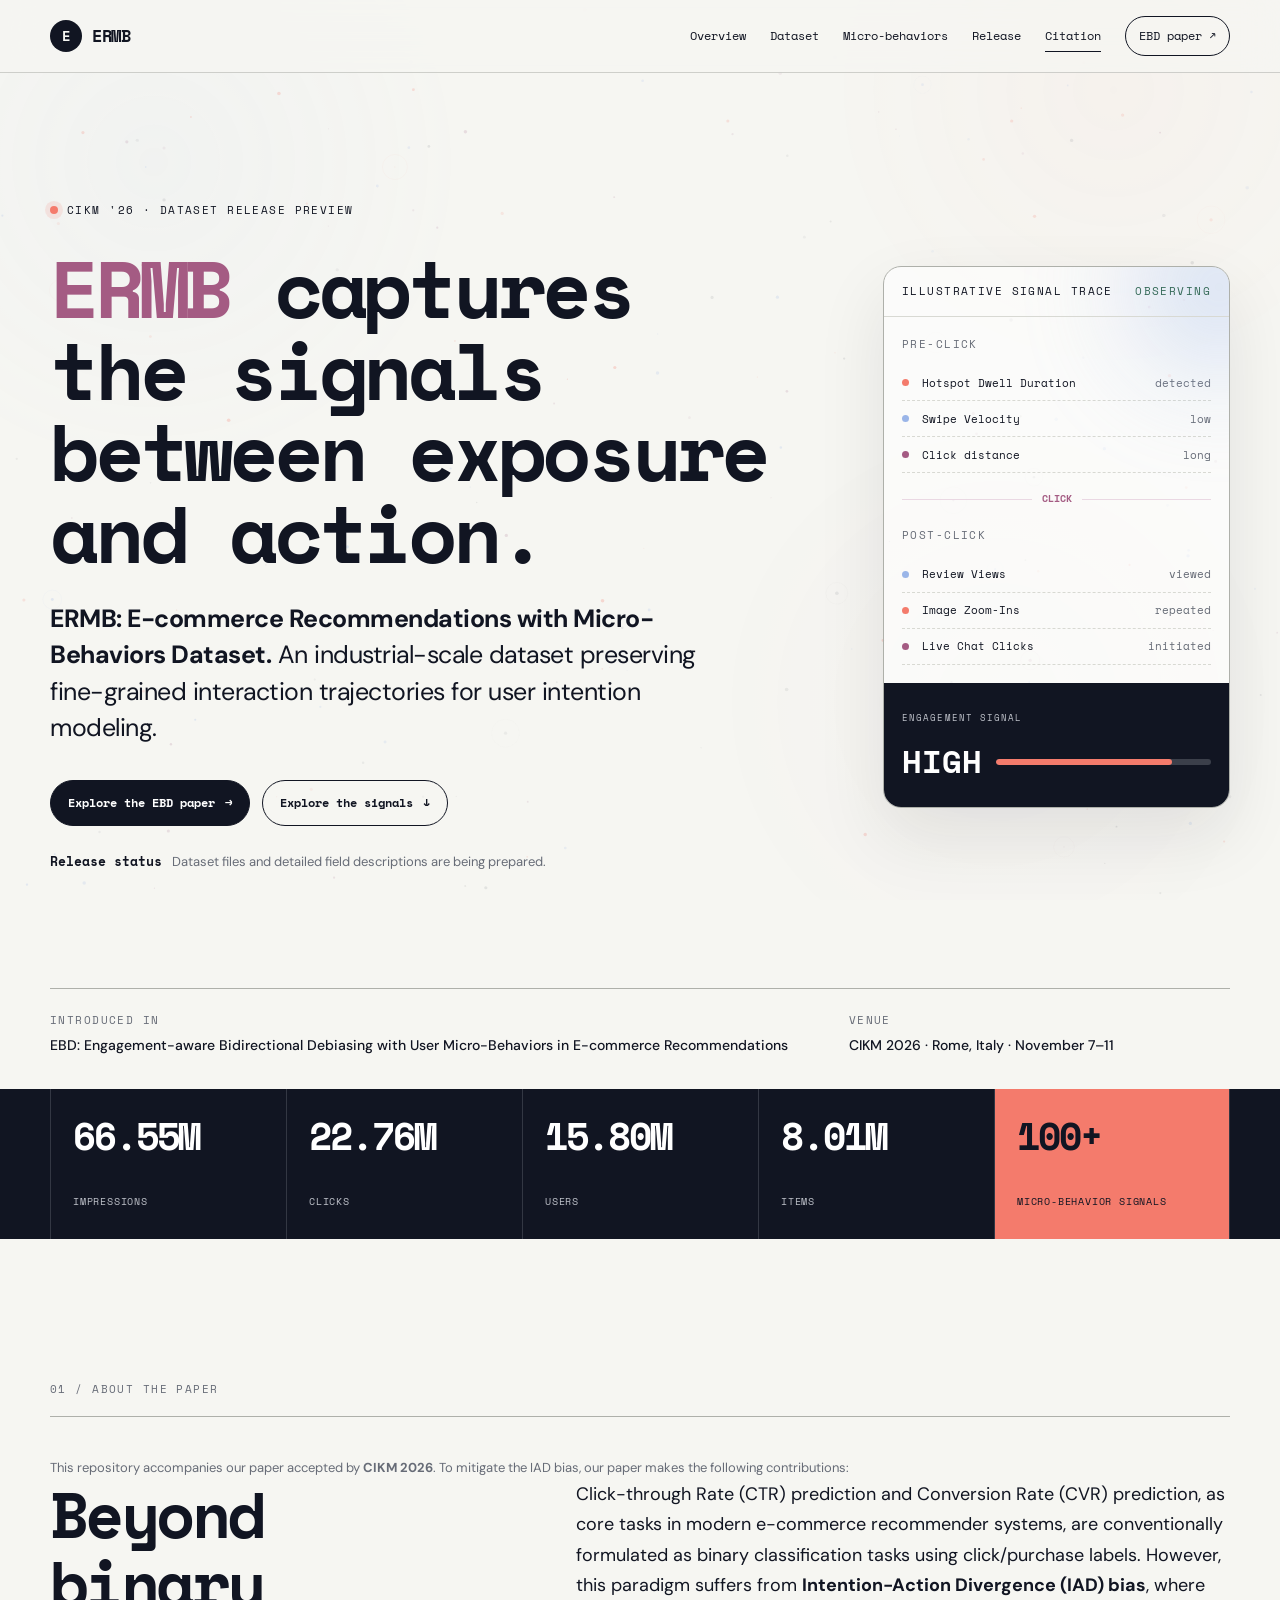
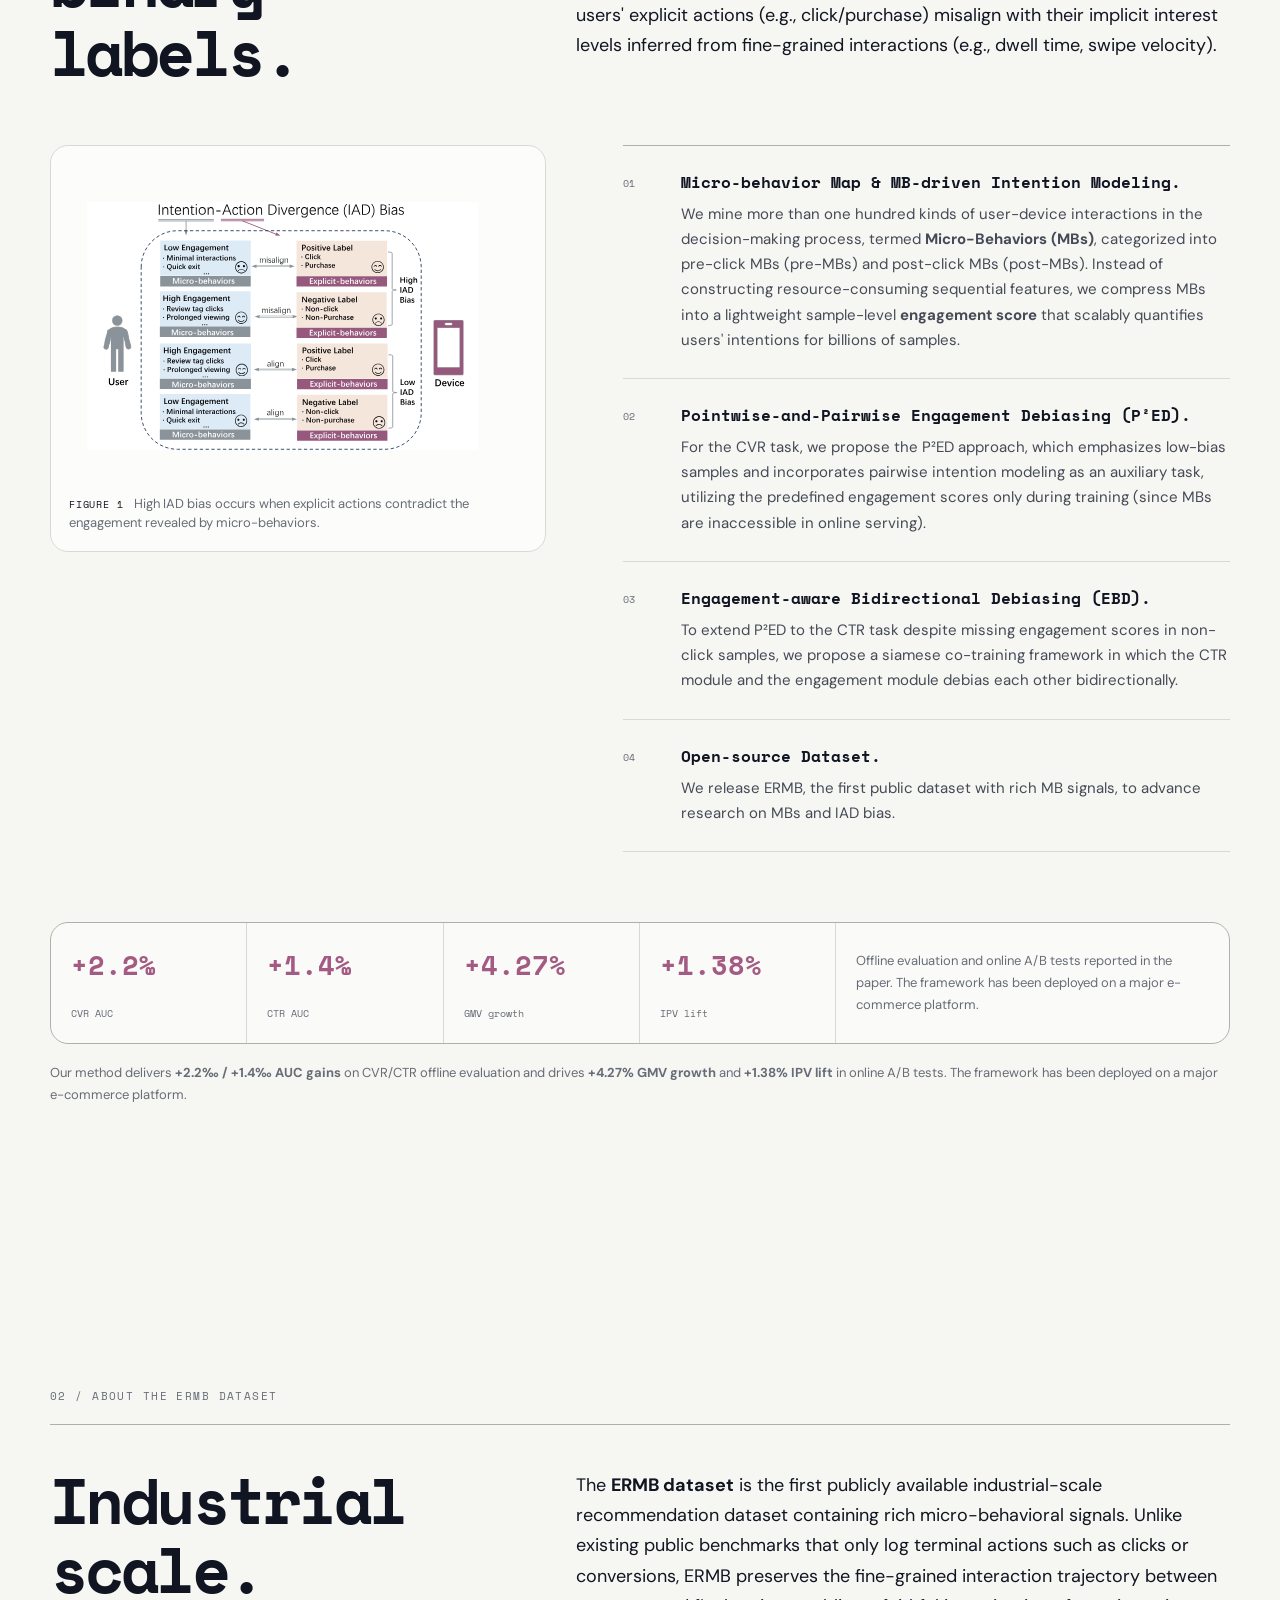
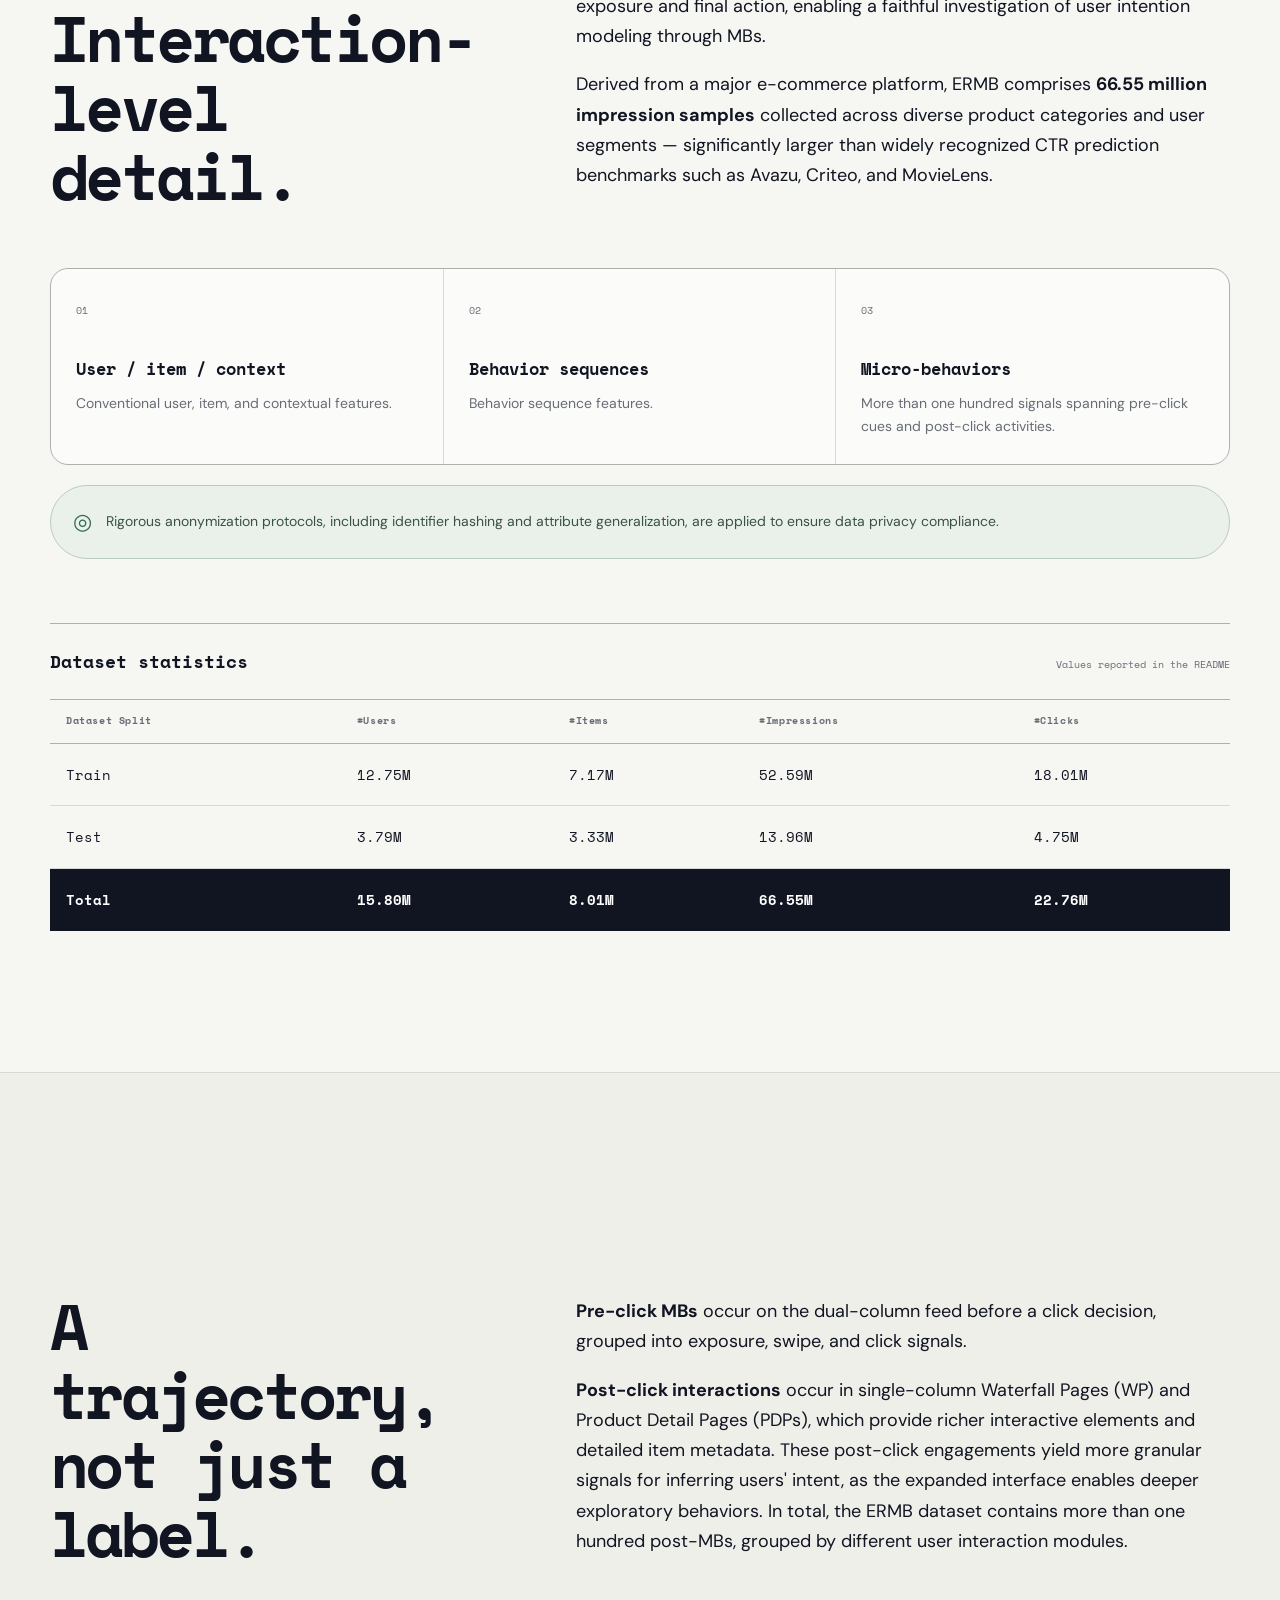
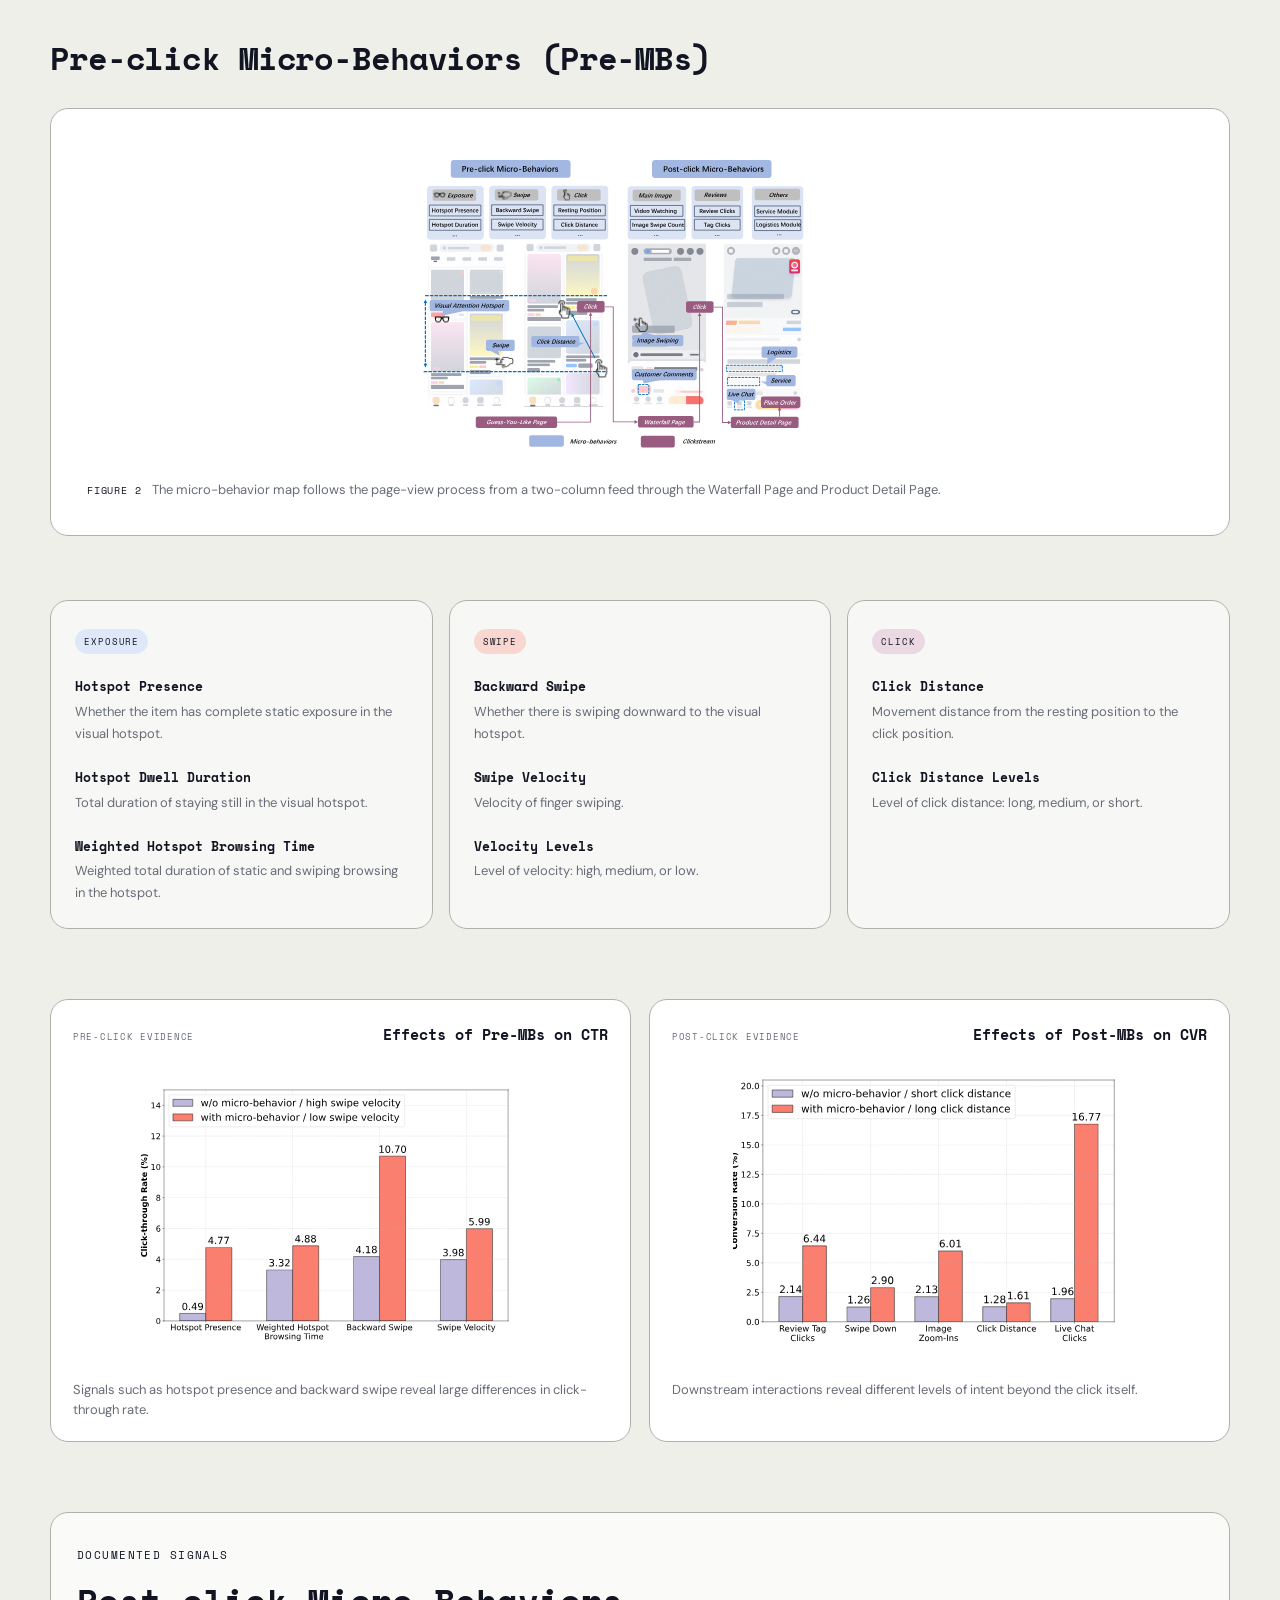
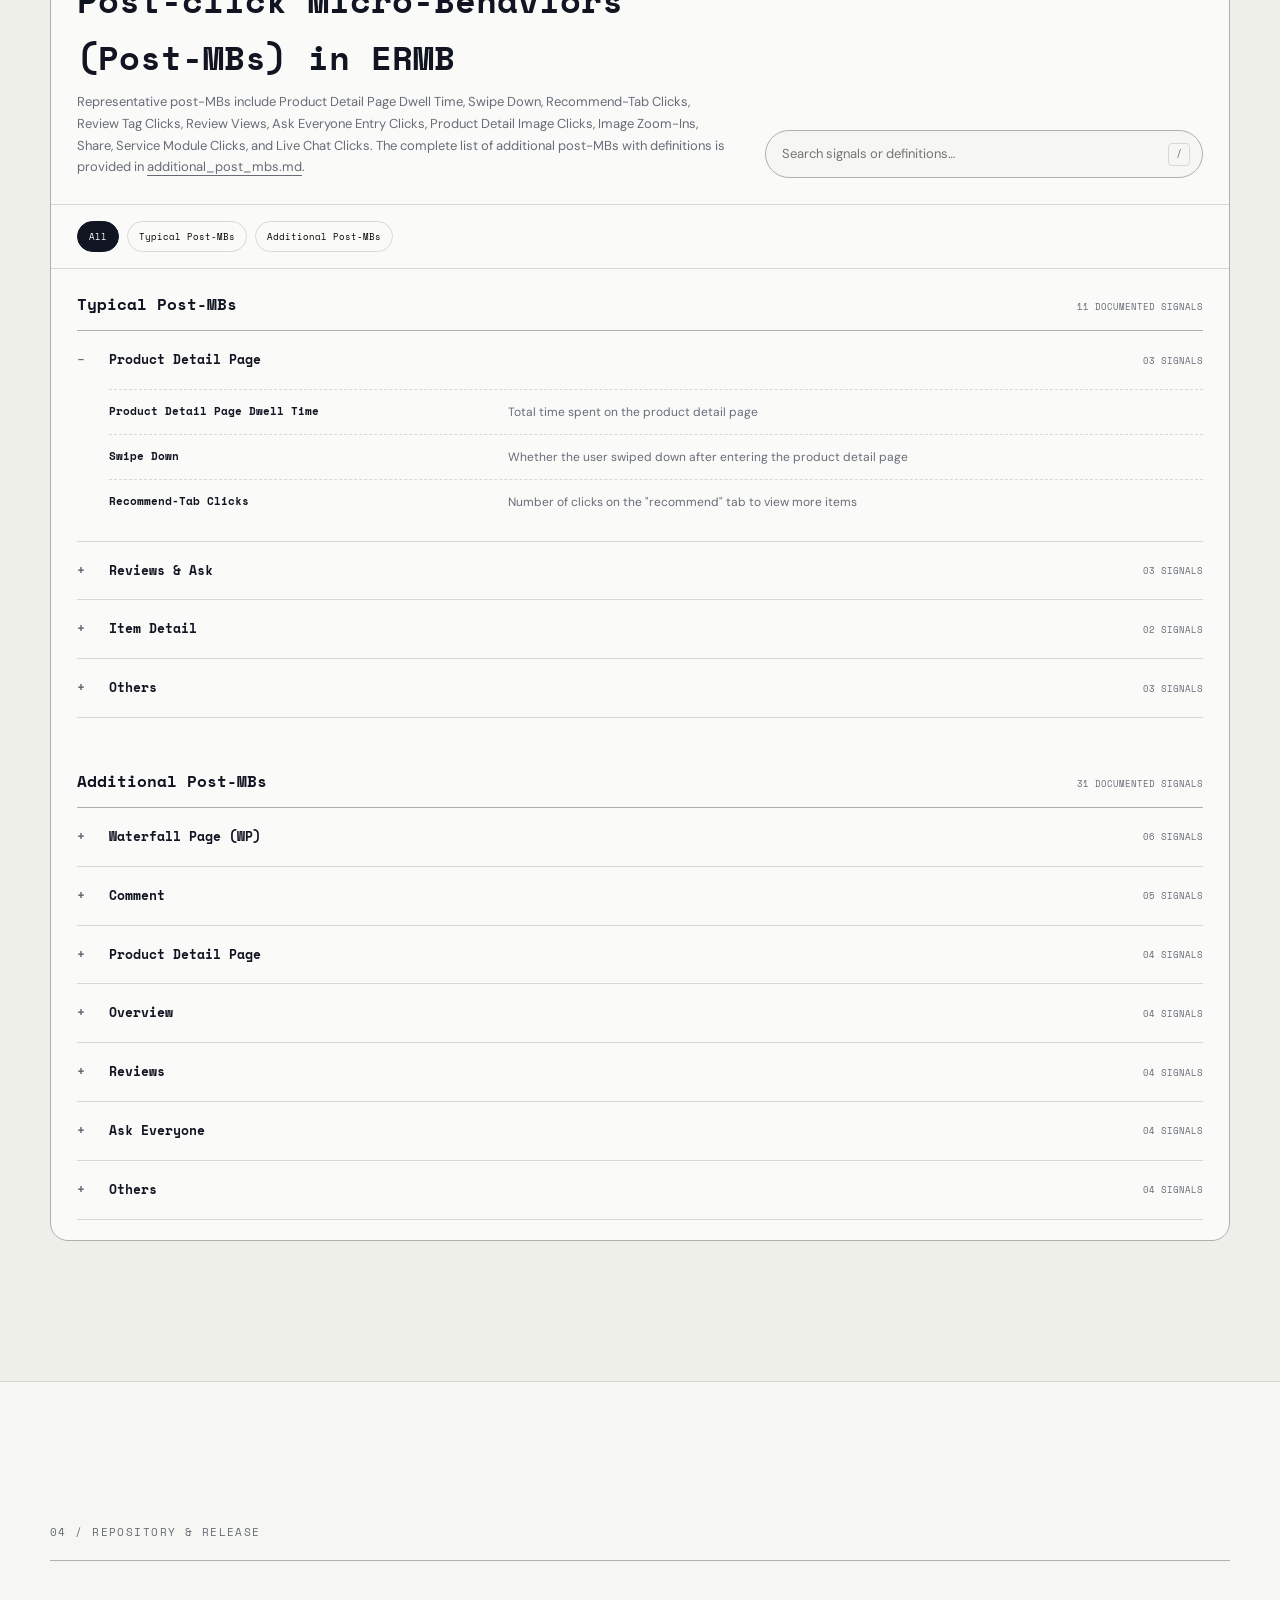
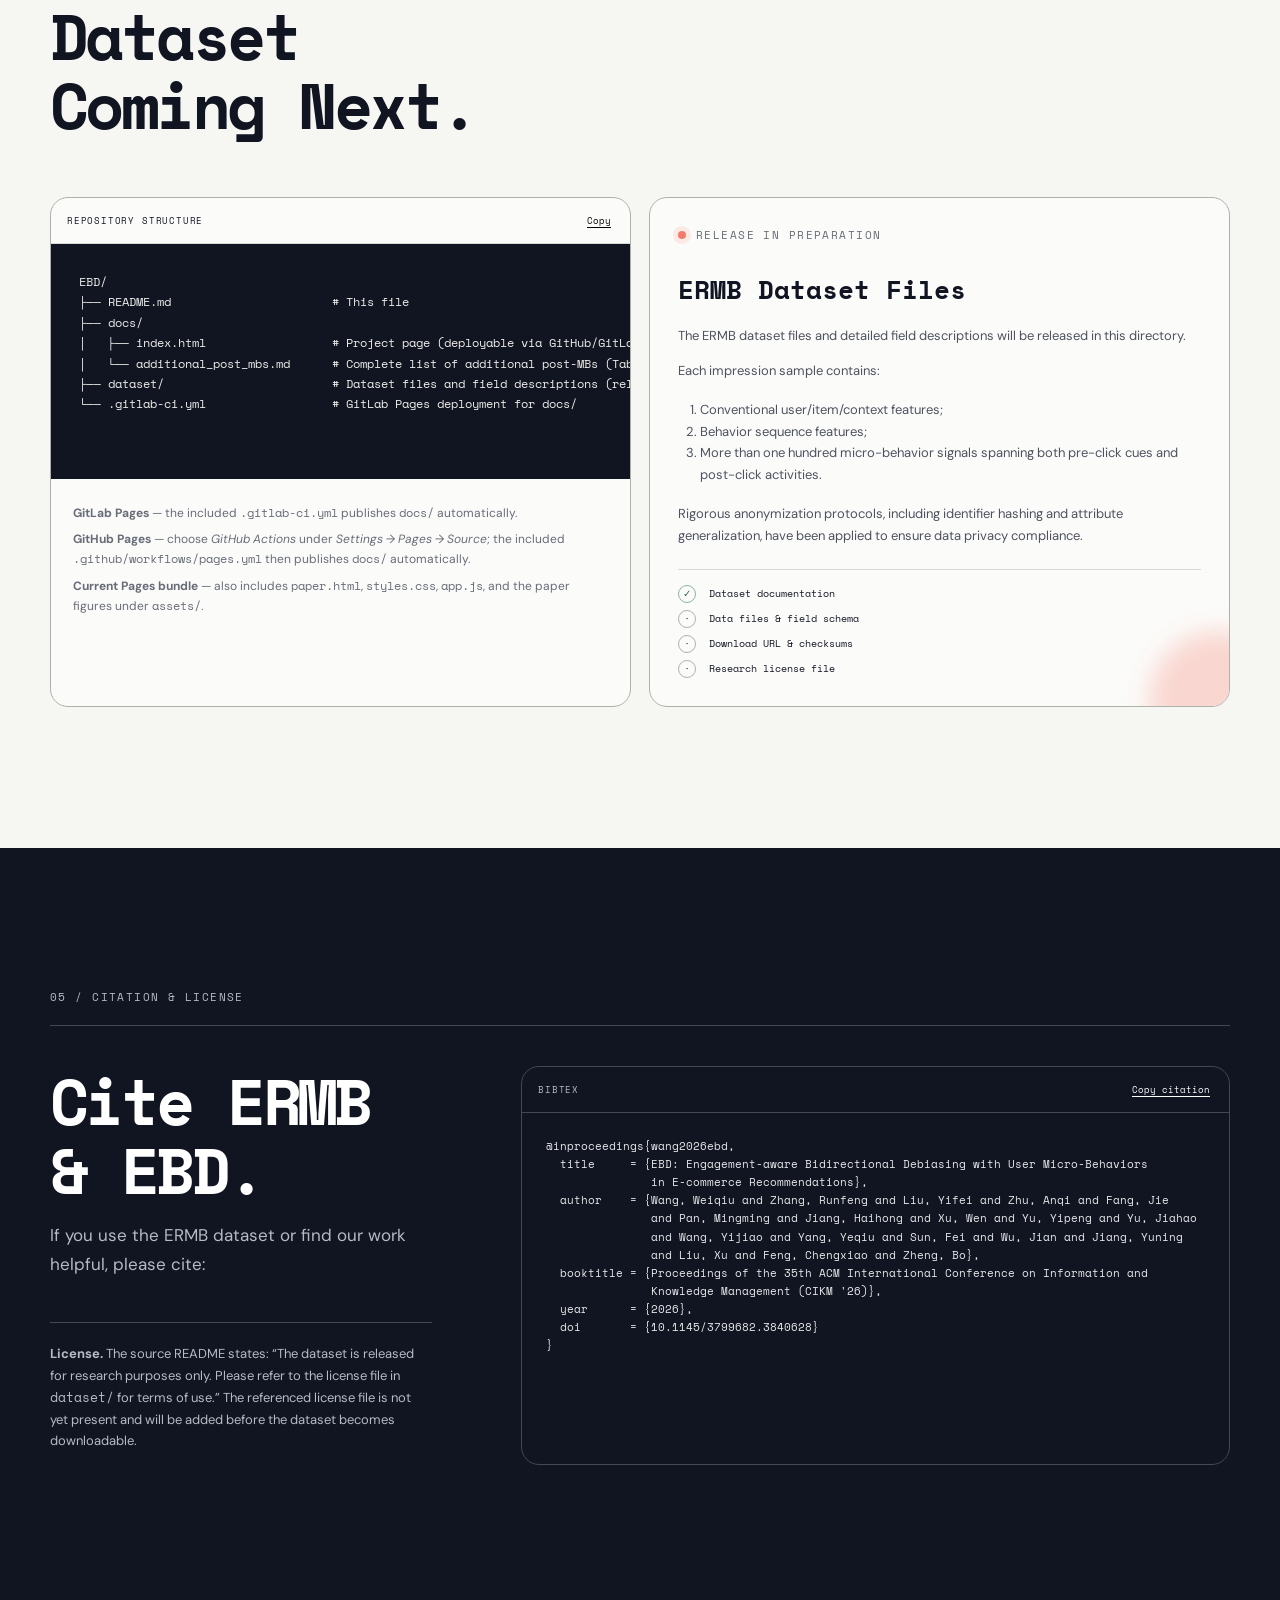
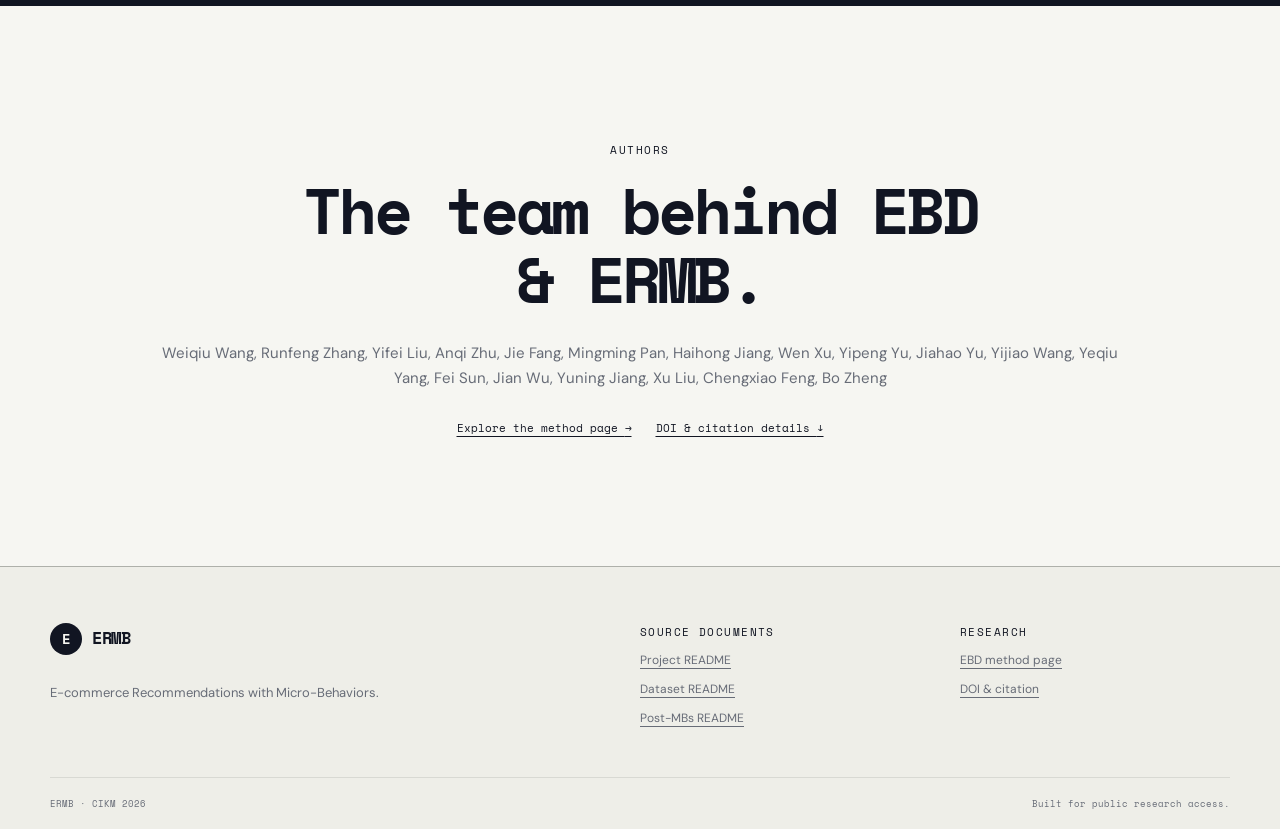
==== commit 301ebff7: "Refine dataset release heading" ====
--- a/docs/index.html
+++ b/docs/index.html
@@ -223,9 +223,8 @@
 
     <section class="content-section section-shell" id="release">
       <div class="section-kicker reveal">04 / REPOSITORY &amp; RELEASE</div>
-      <div class="section-heading split-heading reveal">
-        <h2>Ready for Pages.<br>Artifacts coming next.</h2>
-        <p>The repository is structured so the project page can be deployed from <code>docs/</code> on GitHub or GitLab Pages. The dataset directory currently records the intended sample contents while the files and detailed field descriptions are prepared for release.</p>
+      <div class="section-heading reveal">
+        <h2>Dataset Coming Next.</h2>
       </div>
 
       <div class="release-grid">
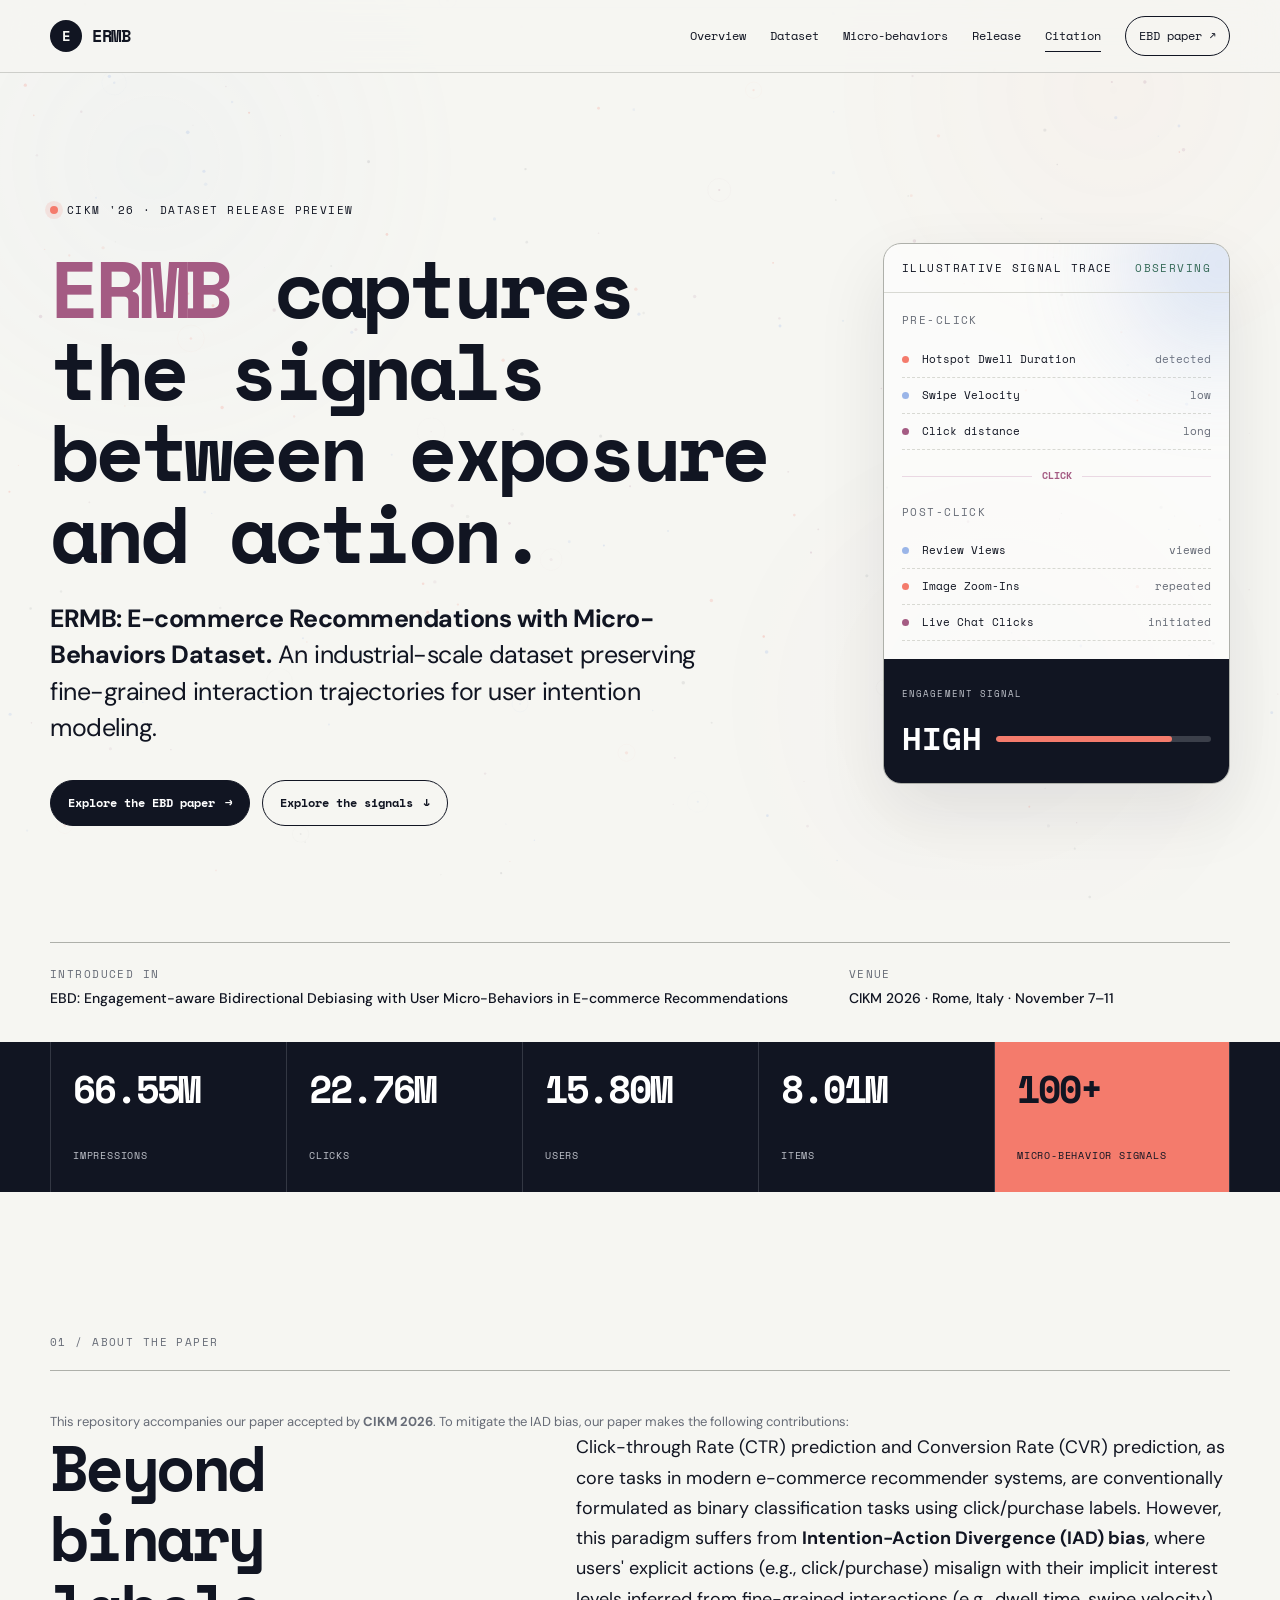
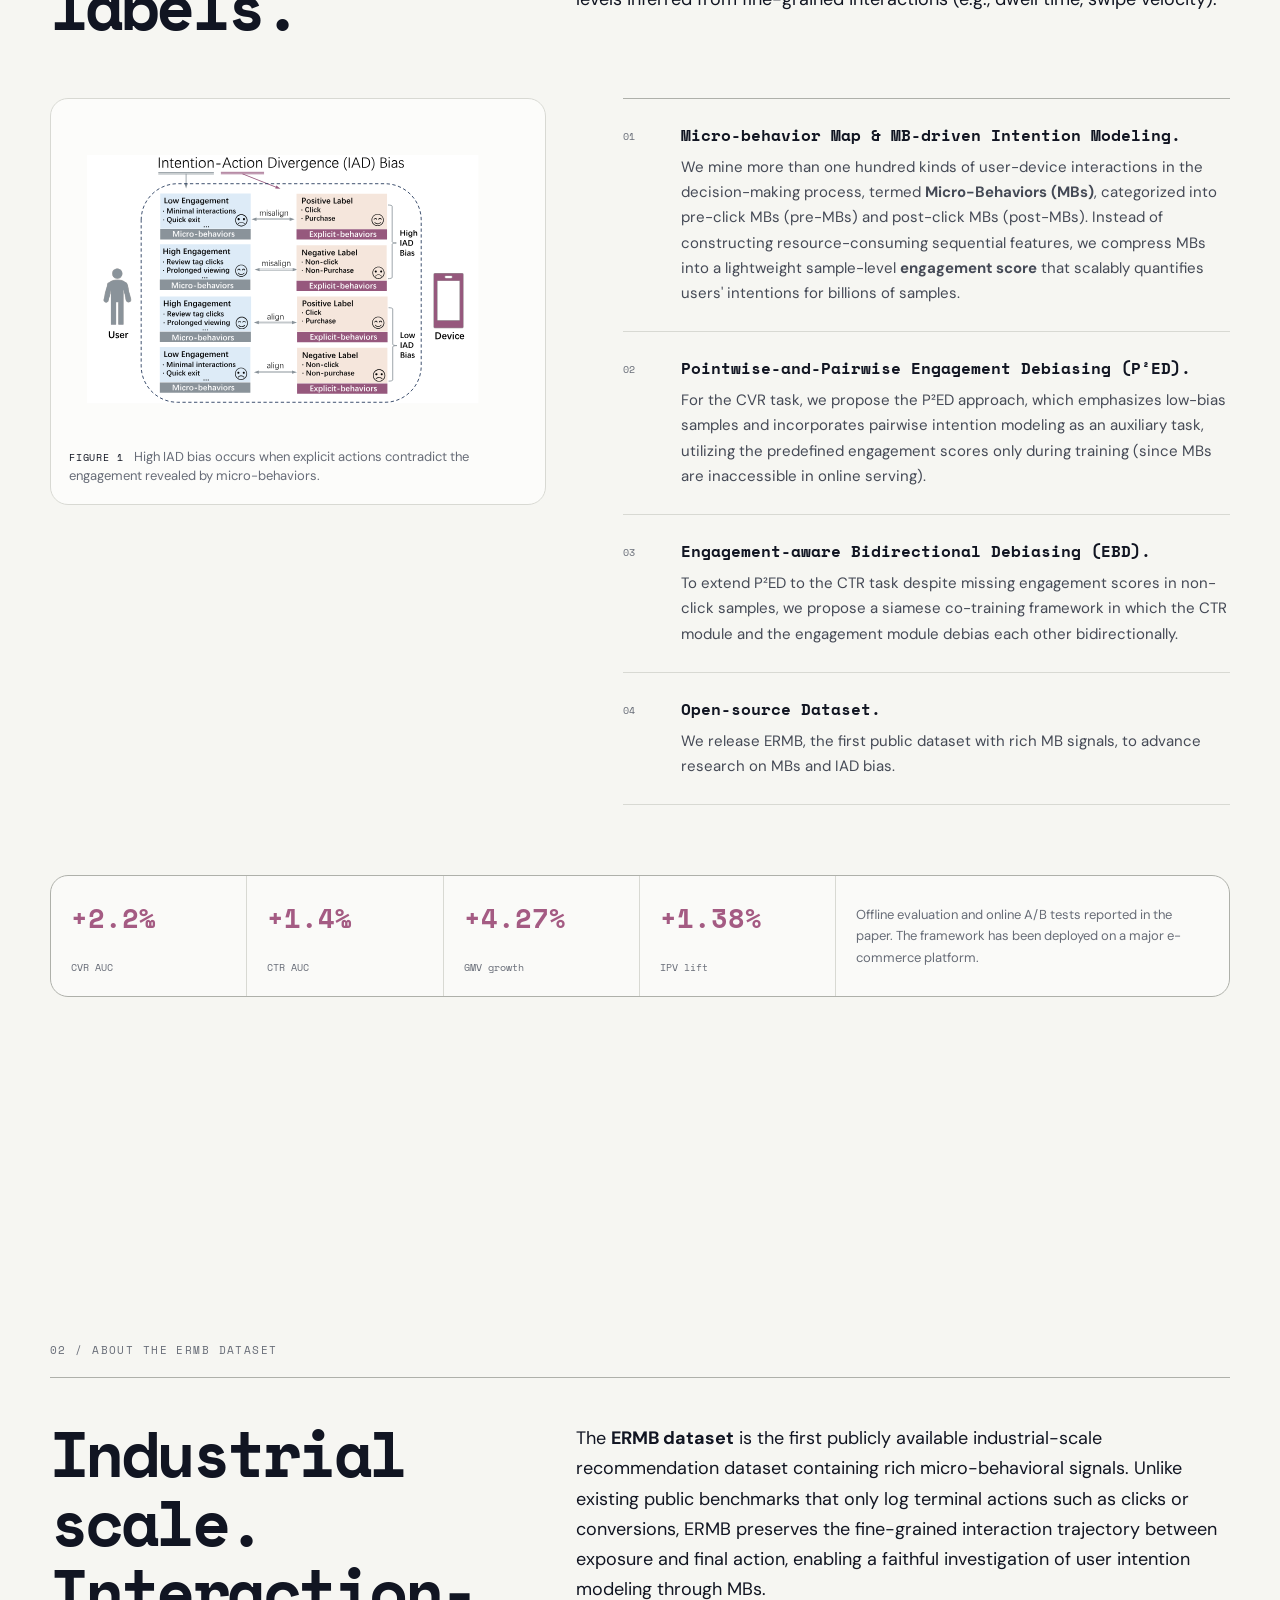
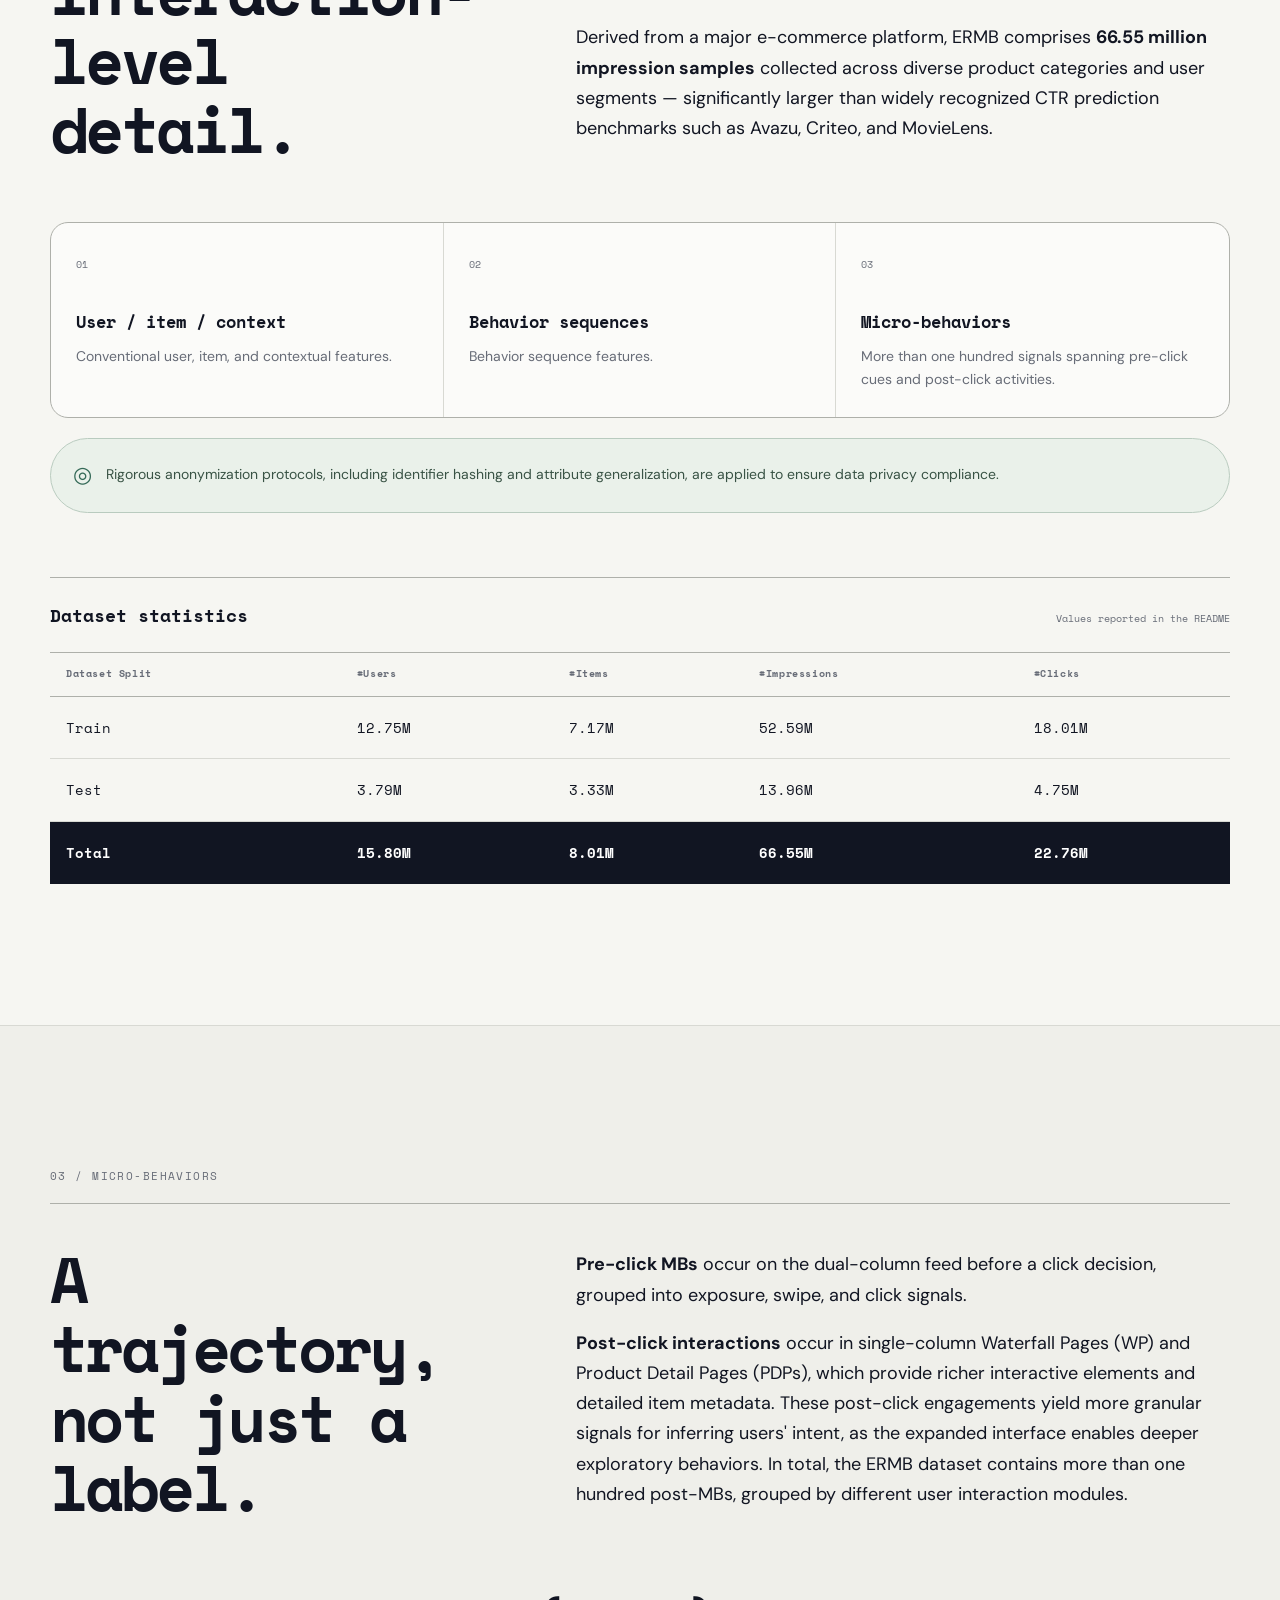
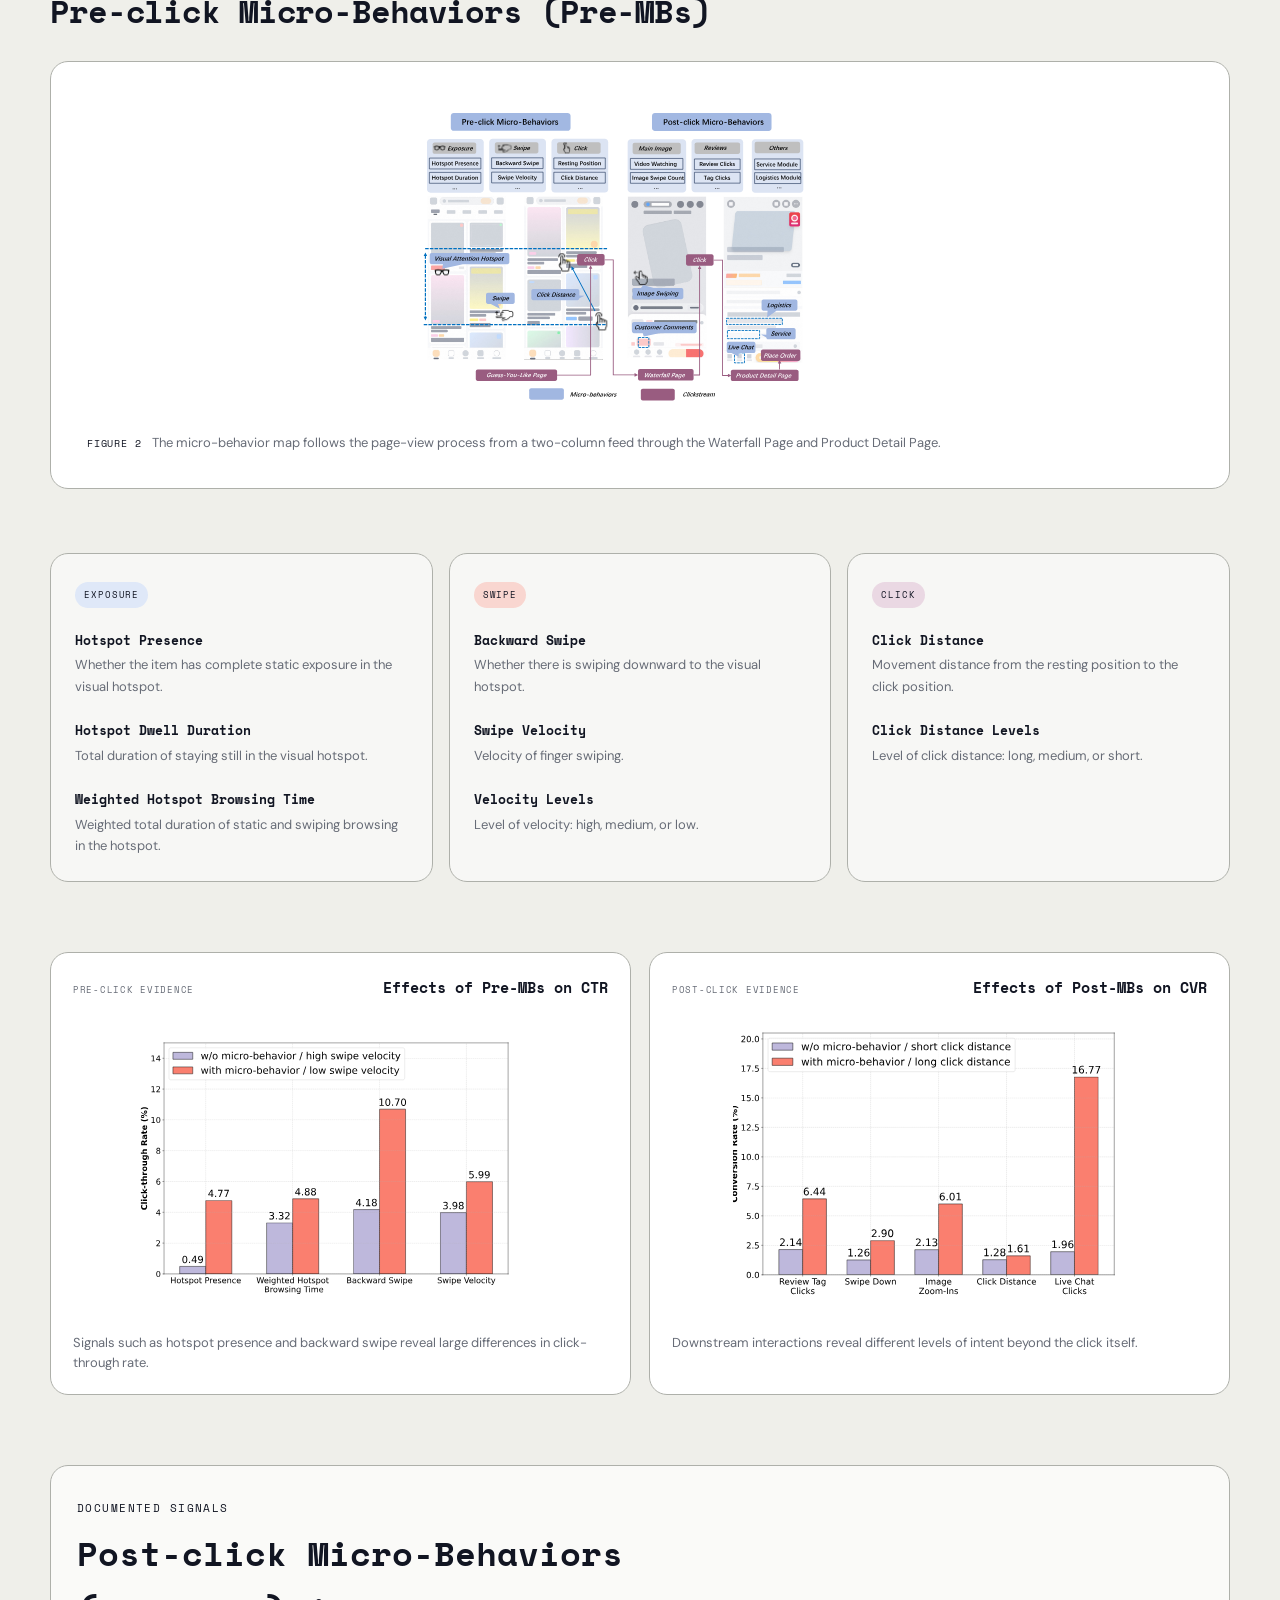
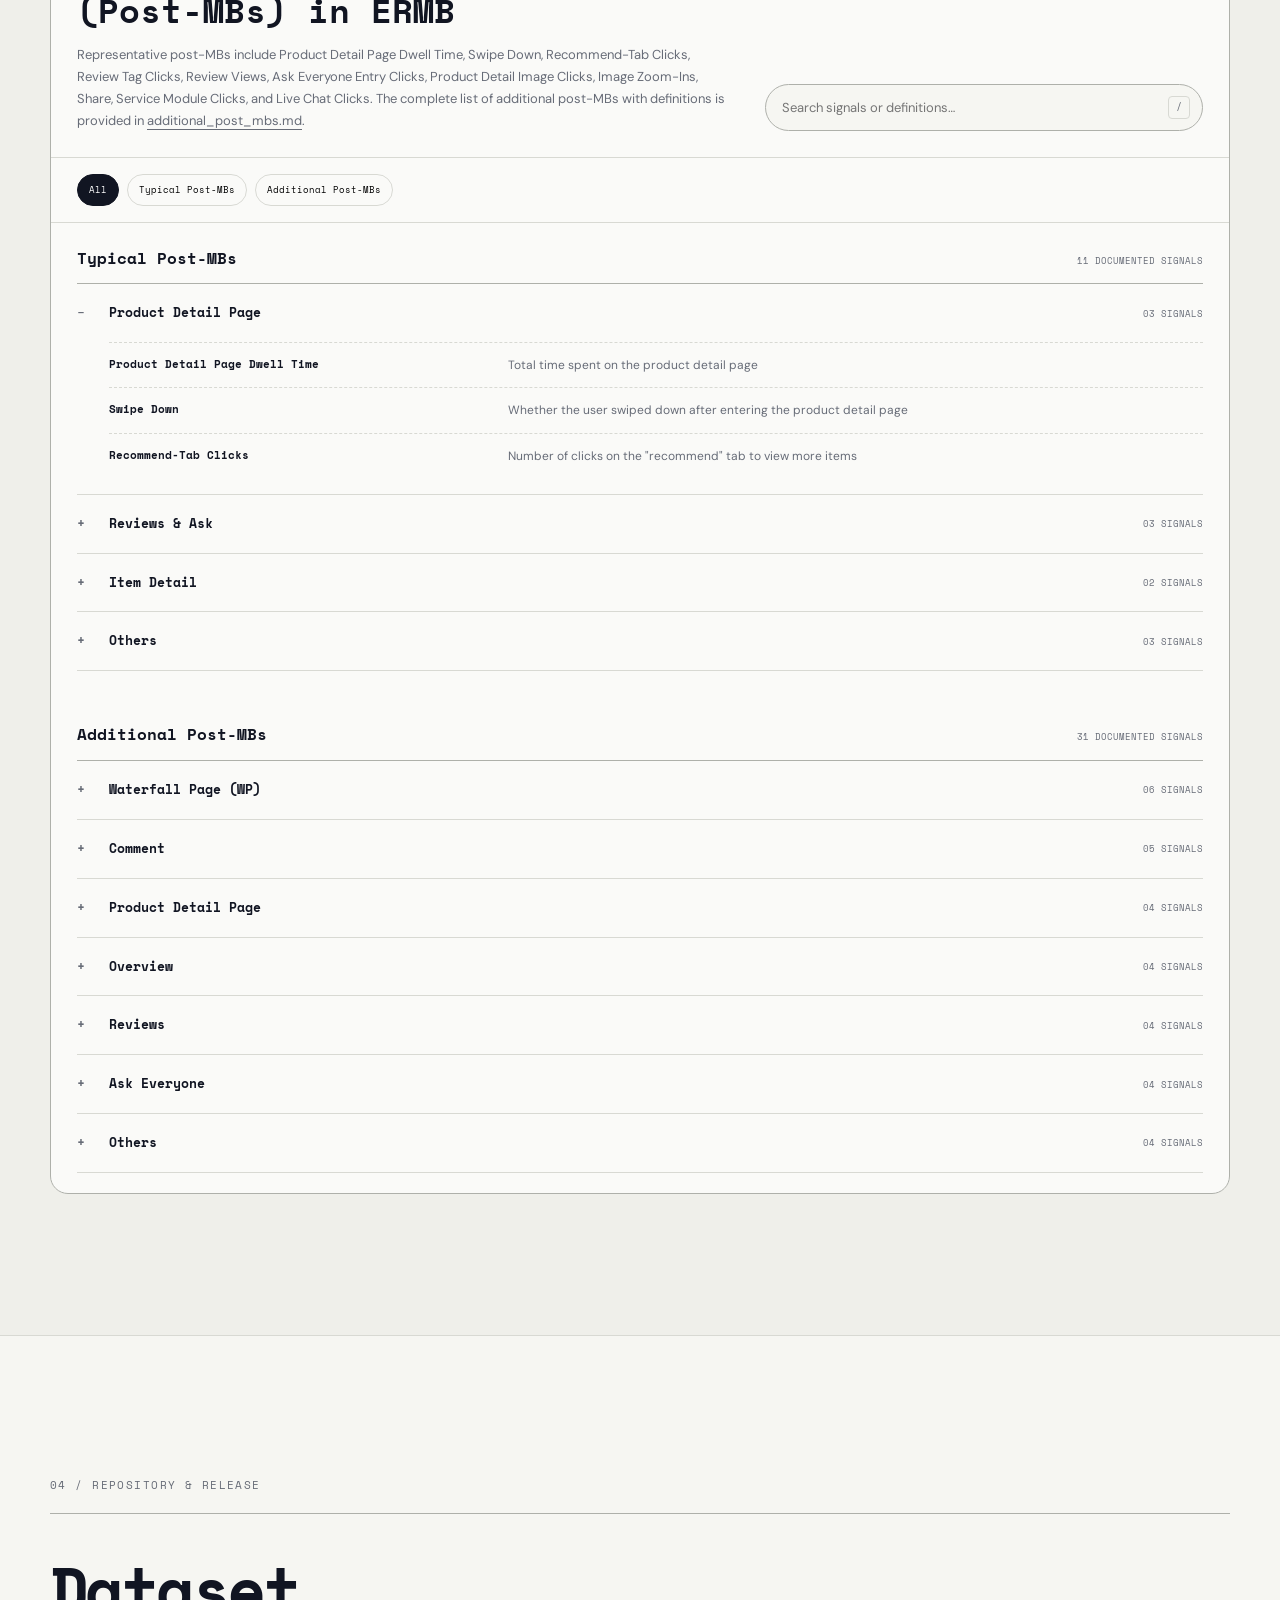
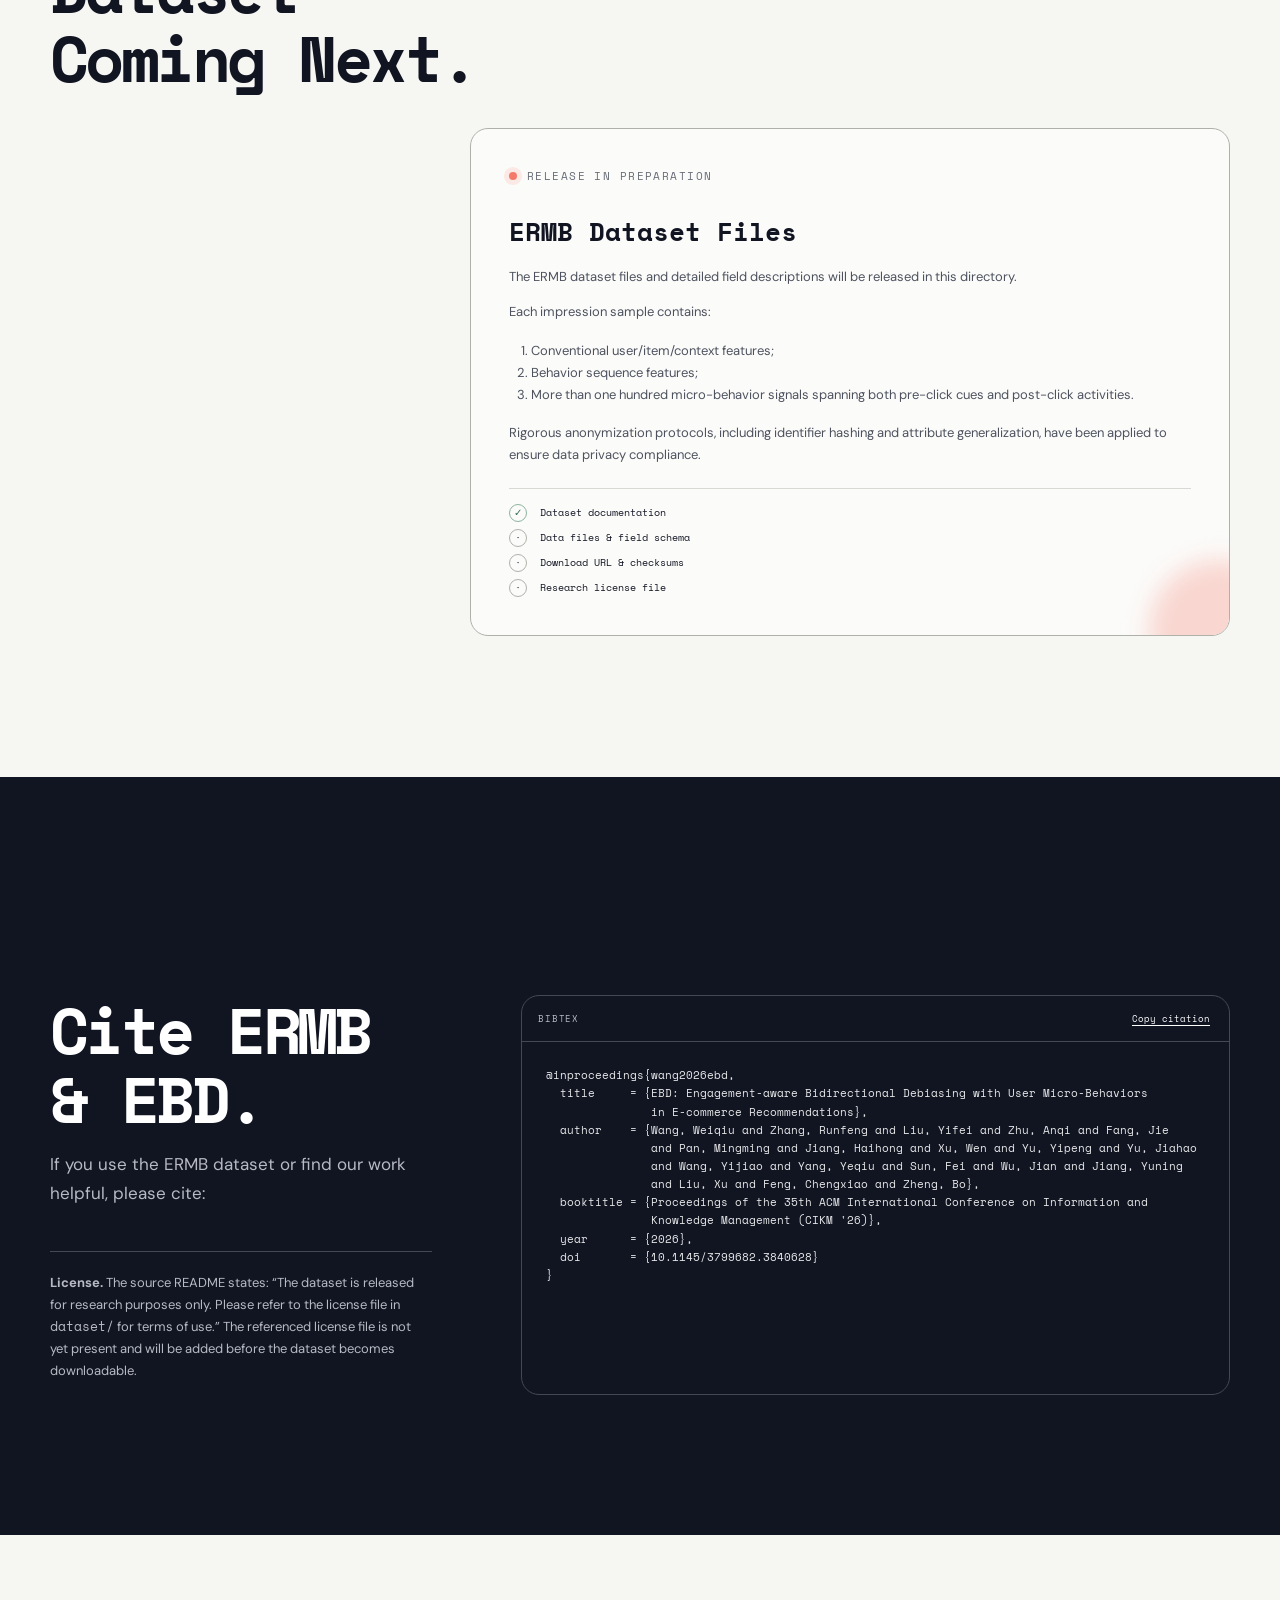
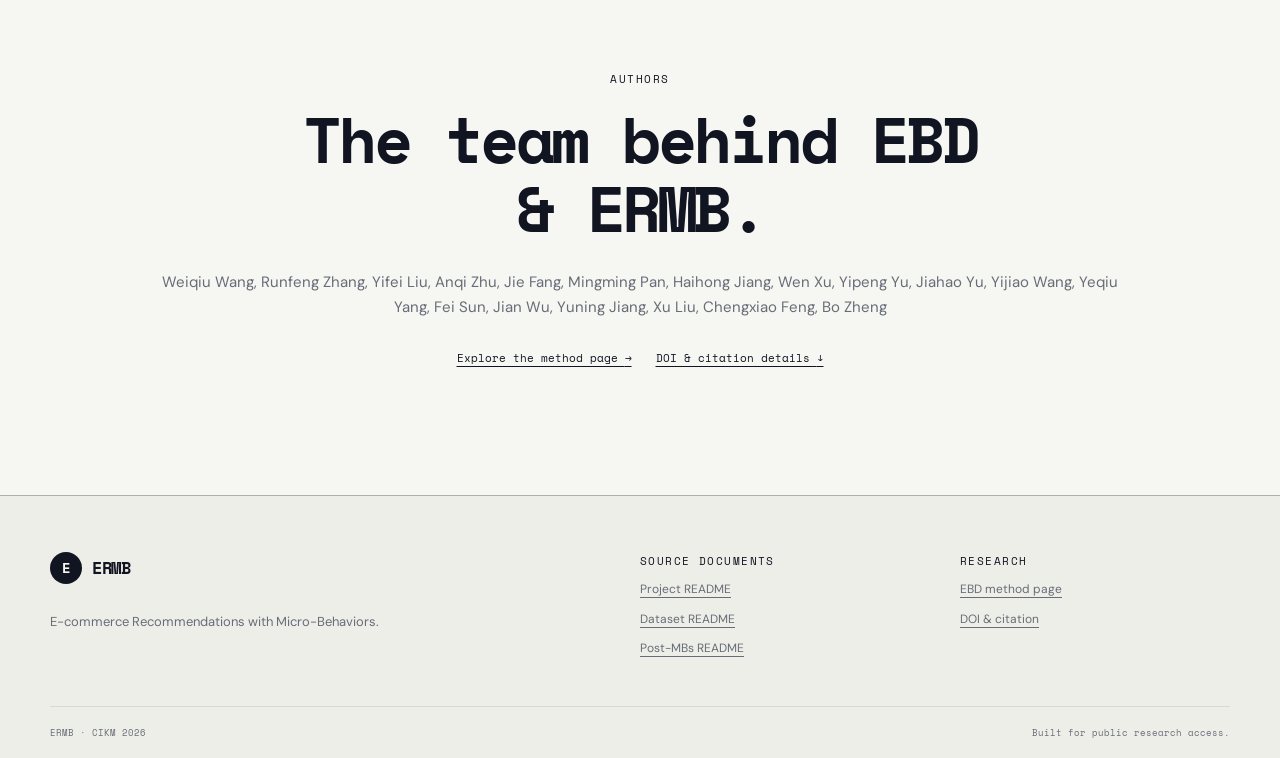
==== commit 3018f6f0: "Simplify dataset release section" ====
--- a/docs/index.html
+++ b/docs/index.html
@@ -51,7 +51,6 @@
           <a class="button button-dark" href="./paper.html">Explore the EBD paper <span aria-hidden="true">→</span></a>
           <a class="button button-light" href="#micro-behaviors">Explore the signals <span aria-hidden="true">↓</span></a>
         </div>
-        <p class="release-line"><span>Release status</span> Dataset files and detailed field descriptions are being prepared.</p>
       </div>
 
       <aside class="trajectory-card reveal" aria-label="Example micro-behavior trajectory">
@@ -223,27 +222,11 @@
 
     <section class="content-section section-shell" id="release">
       <div class="section-kicker reveal">04 / REPOSITORY &amp; RELEASE</div>
-      <div class="section-heading reveal">
+      <div class="section-heading release-heading reveal">
         <h2>Dataset Coming Next.</h2>
       </div>
 
       <div class="release-grid">
-        <div class="repo-tree reveal">
-          <div class="code-head"><span>REPOSITORY STRUCTURE</span><button class="copy-small" type="button" data-copy-target="repo-code">Copy</button></div>
-          <pre id="repo-code"><code>EBD/
-├── README.md                       # This file
-├── docs/
-│   ├── index.html                  # Project page (deployable via GitHub/GitLab Pages)
-│   └── additional_post_mbs.md      # Complete list of additional post-MBs (Table in the paper)
-├── dataset/                        # Dataset files and field descriptions (released here)
-└── .gitlab-ci.yml                  # GitLab Pages deployment for docs/</code></pre>
-          <div class="deploy-notes">
-            <p><strong>GitLab Pages</strong> — the included <code>.gitlab-ci.yml</code> publishes <code>docs/</code> automatically.</p>
-            <p><strong>GitHub Pages</strong> — choose <em>GitHub Actions</em> under <em>Settings → Pages → Source</em>; the included <code>.github/workflows/pages.yml</code> then publishes <code>docs/</code> automatically.</p>
-            <p><strong>Current Pages bundle</strong> — also includes <code>paper.html</code>, <code>styles.css</code>, <code>app.js</code>, and the paper figures under <code>assets/</code>.</p>
-          </div>
-        </div>
-
         <aside class="release-card reveal">
           <div class="release-status"><span class="status-dot"></span> RELEASE IN PREPARATION</div>
           <h3>ERMB Dataset Files</h3>
--- a/docs/styles.css
+++ b/docs/styles.css
@@ -99,8 +99,6 @@
 .button:hover { transform: translateY(-2px); box-shadow: 0 8px 24px rgba(17,21,34,.12); }
 .button-dark { background: var(--ink); color: white; }
 .button-light { background: rgba(246,246,242,.64); }
-.release-line { display: flex; flex-wrap: wrap; gap: 10px; margin: 25px 0 0; font-size: 13px; color: var(--muted); }
-.release-line span { color: var(--ink); font-family: var(--mono); font-weight: 700; }
 
 .trajectory-card { position: relative; border: 1px solid var(--line-dark); border-radius: var(--radius); background: rgba(255,255,255,.58); box-shadow: 0 28px 70px rgba(17,21,34,.09); overflow: hidden; transform: rotate(1.2deg); }
 .trajectory-card::before { content: ""; position: absolute; width: 180px; height: 180px; right: -80px; top: -70px; border-radius: 50%; background: var(--blue); filter: blur(55px); opacity: .35; }
@@ -226,15 +224,13 @@
 .feature-item p { margin: 0; color: var(--muted); font-size: 12px; }
 .explorer-empty { padding: 28px; text-align: center; color: var(--muted); }
 
-.release-grid { display: grid; grid-template-columns: 1fr 1fr; gap: 18px; align-items: stretch; }
-.repo-tree, .release-card { border: 1px solid var(--line-dark); border-radius: var(--radius); overflow: hidden; background: rgba(255,255,255,.58); }
+.release-heading { margin-bottom: 36px; }
+.release-grid { width: min(100%, 760px); margin-left: auto; }
+.release-card { border: 1px solid var(--line-dark); border-radius: var(--radius); overflow: hidden; background: rgba(255,255,255,.58); }
 .code-head { display: flex; justify-content: space-between; align-items: center; padding: 12px 16px; border-bottom: 1px solid var(--line); font-family: var(--mono); font-size: 9px; letter-spacing: .09em; }
 .copy-small { border: 0; background: transparent; padding: 3px; font-family: var(--mono); font-size: 9px; cursor: pointer; text-decoration: underline; text-underline-offset: 3px; }
 pre { margin: 0; overflow: auto; }
-.repo-tree pre { min-height: 235px; padding: 28px; background: var(--ink); color: #ecece8; font-size: 12px; line-height: 1.7; }
-.deploy-notes { padding: 18px 22px; }
-.deploy-notes p { margin: 6px 0; color: var(--muted); font-size: 12px; }
-.release-card { padding: 28px; position: relative; }
+.release-card { padding: clamp(24px, 3.2vw, 38px); position: relative; }
 .release-card::after { content: ""; width: 140px; height: 140px; position: absolute; right: -60px; bottom: -65px; border-radius: 50%; background: var(--coral-soft); filter: blur(12px); z-index: 0; }
 .release-card > * { position: relative; z-index: 1; }
 .release-status { display: flex; align-items: center; gap: 10px; color: var(--muted); }
@@ -324,7 +320,7 @@
   .paper-figure { position: static; }
   .sample-schema, .pre-mb-summary, .method-steps { grid-template-columns: 1fr; }
   .sample-schema article { border-right: 0; border-bottom: 1px solid var(--line); }
-  .signal-evidence, .release-grid { grid-template-columns: 1fr; }
+  .signal-evidence { grid-template-columns: 1fr; }
   .explorer-head { grid-template-columns: 1fr; }
   .result-grid { grid-template-columns: 1fr 1fr; }
   .result-grid article:nth-child(2) { border-right: 0; }
@@ -360,6 +356,7 @@
   .result-grid article { border-right: 0; border-bottom: 1px solid var(--line); }
   .paper-hero h1 { font-size: clamp(34px,10.5vw,46px); }
   .feature-kind-head { align-items: flex-start; flex-direction: column; gap: 3px; }
+  .release-heading { margin-bottom: 28px; }
 }
 
 @media (prefers-reduced-motion: reduce) {
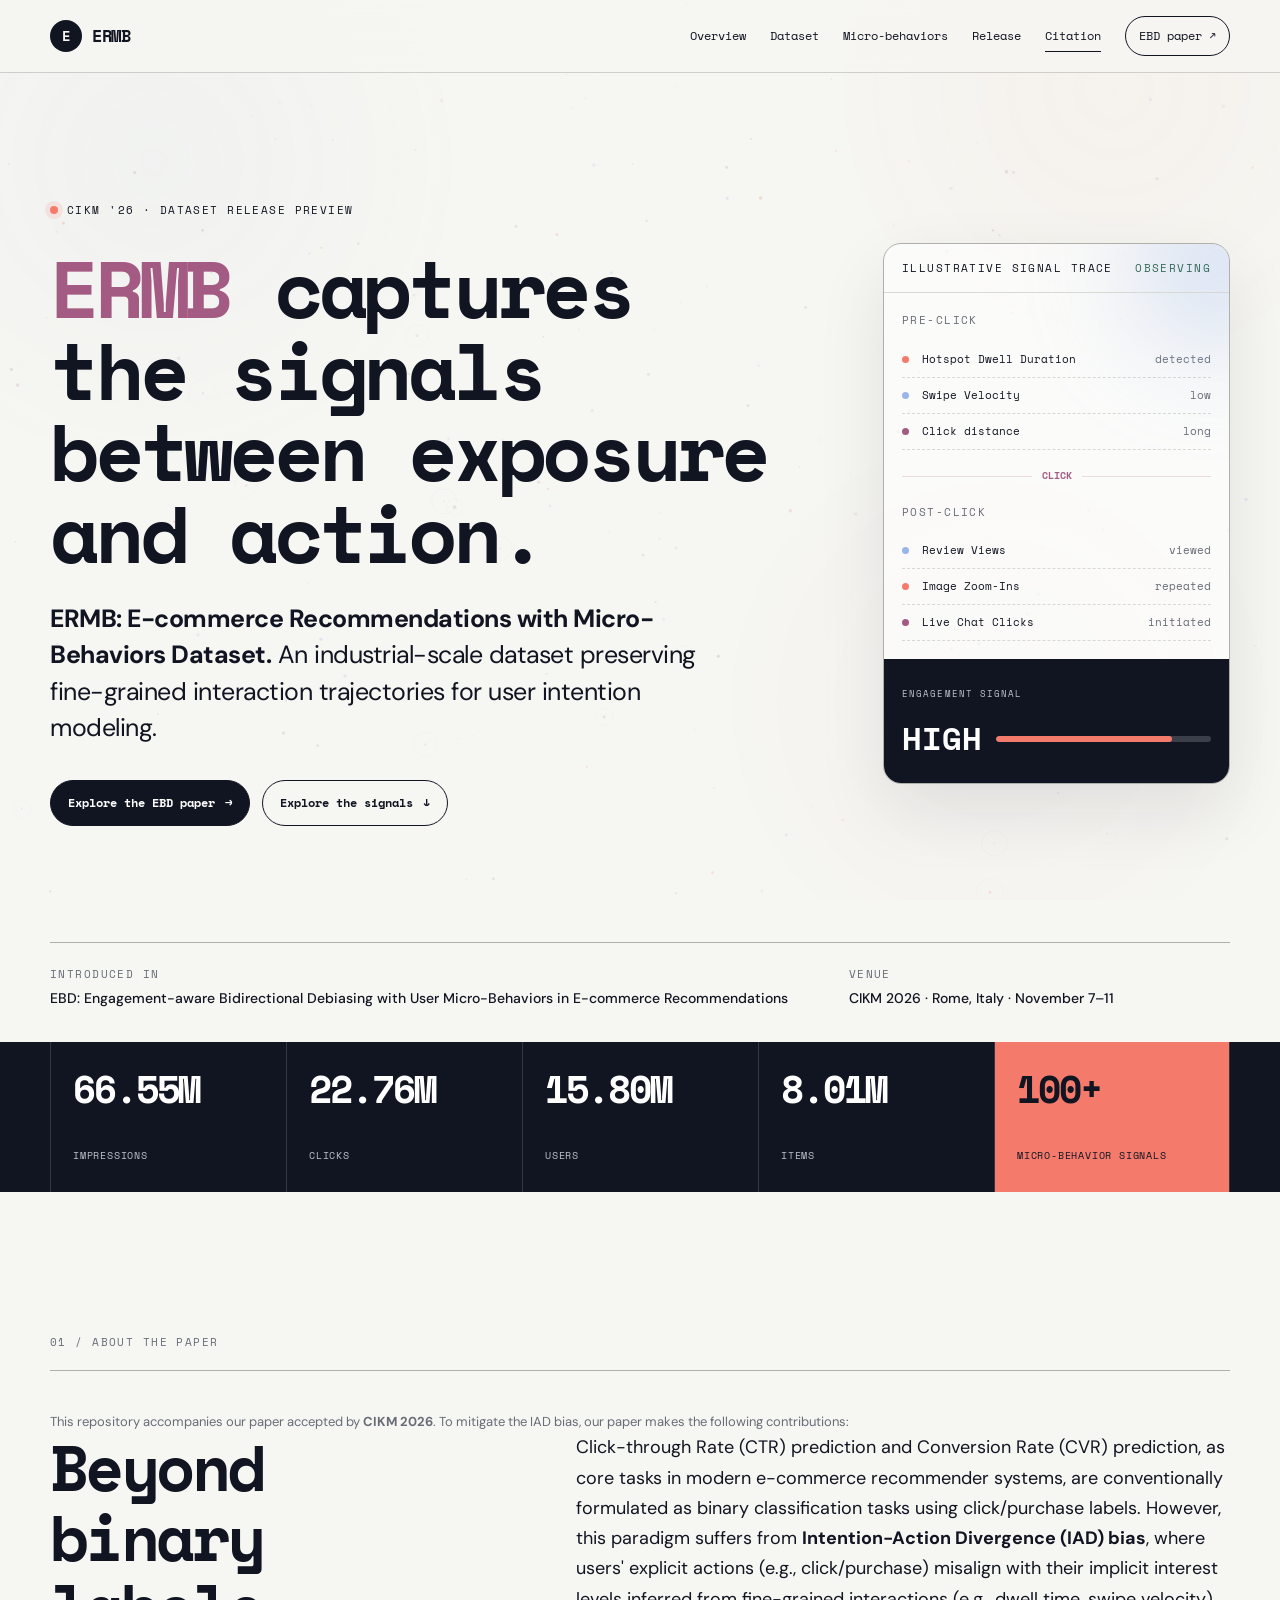
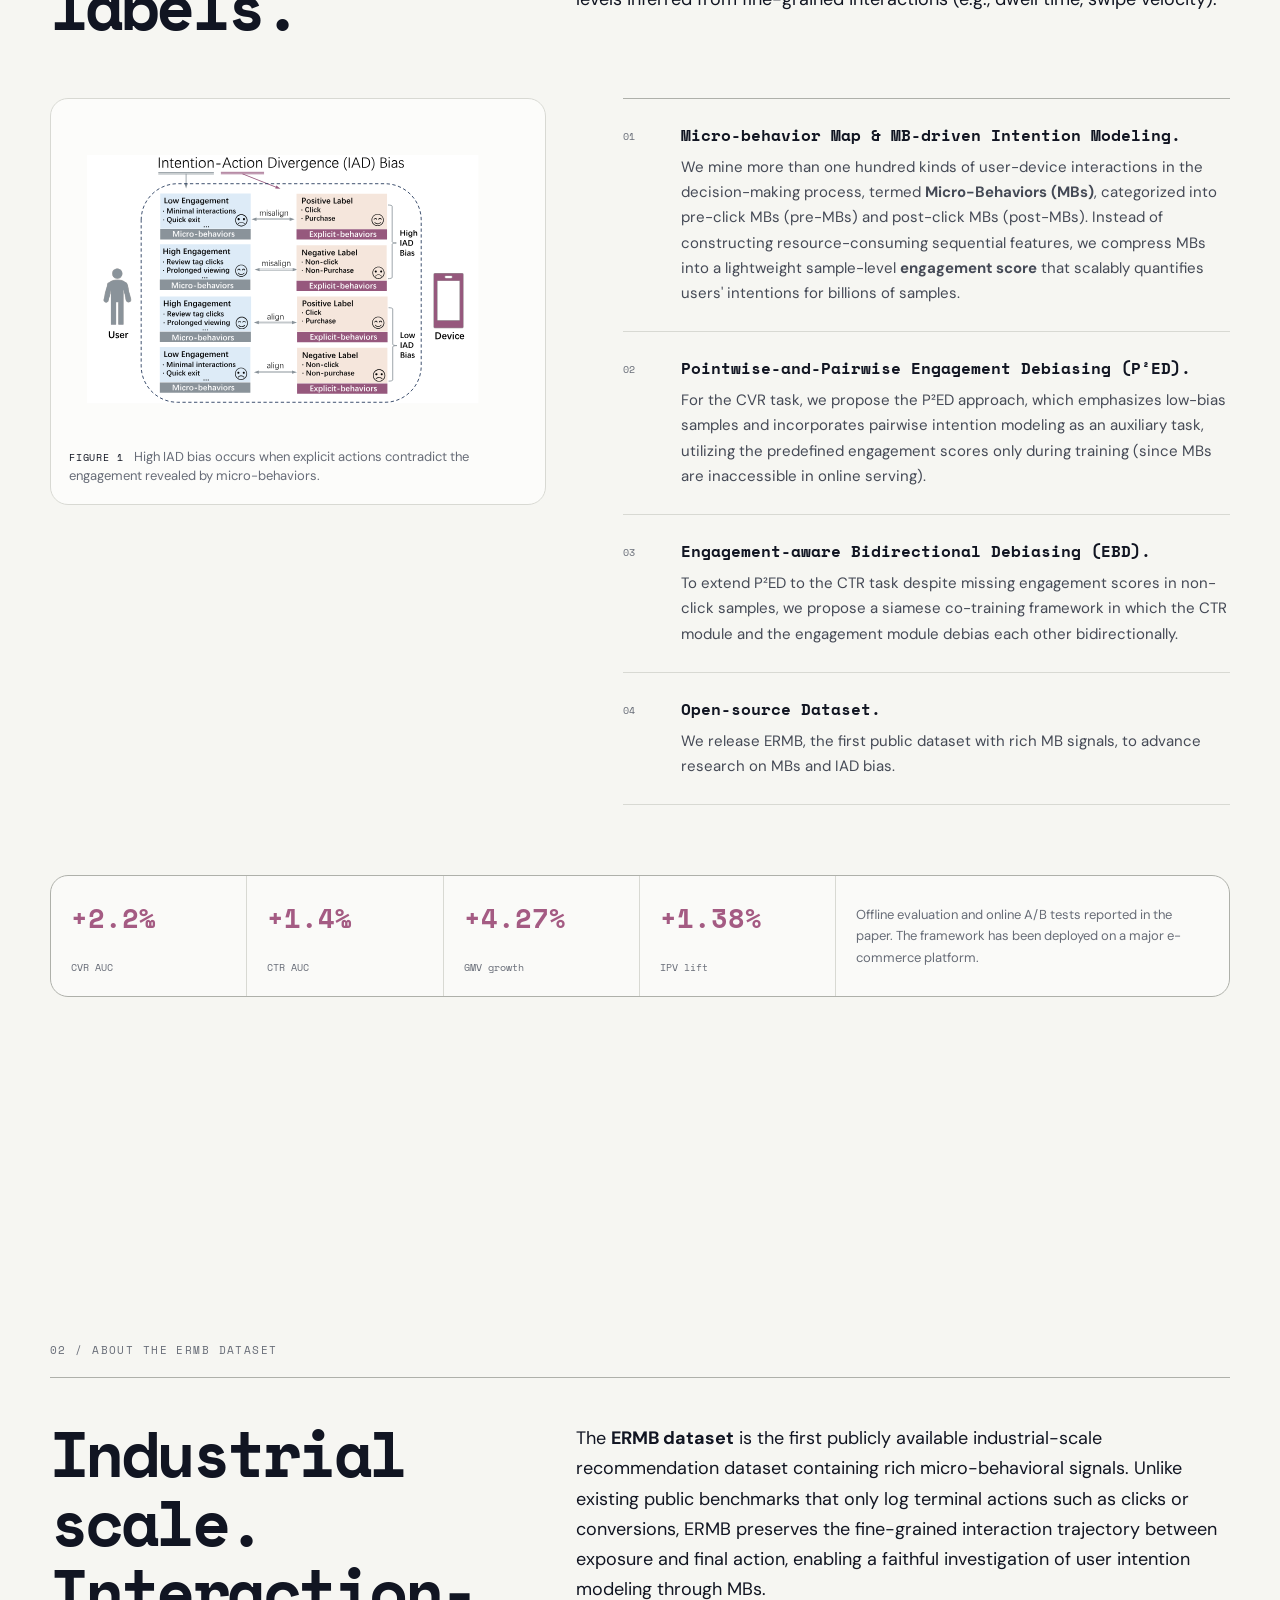
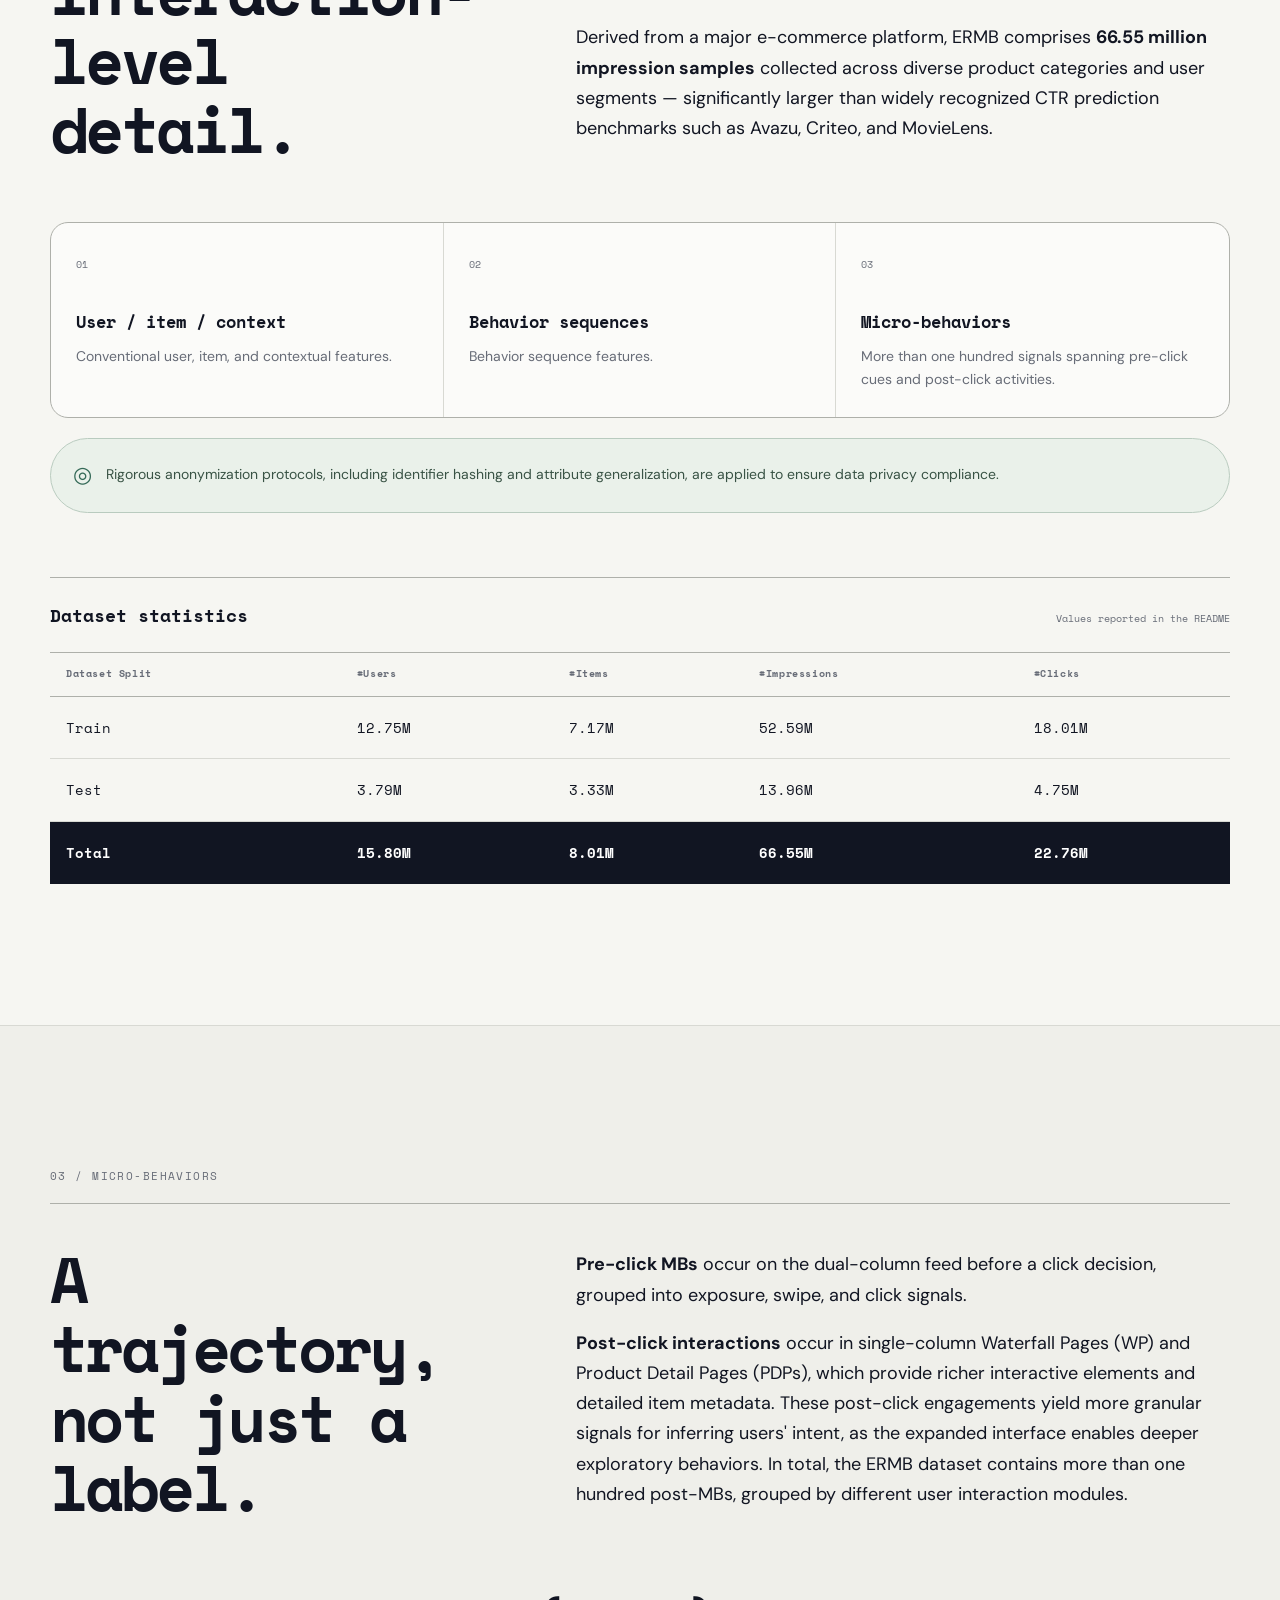
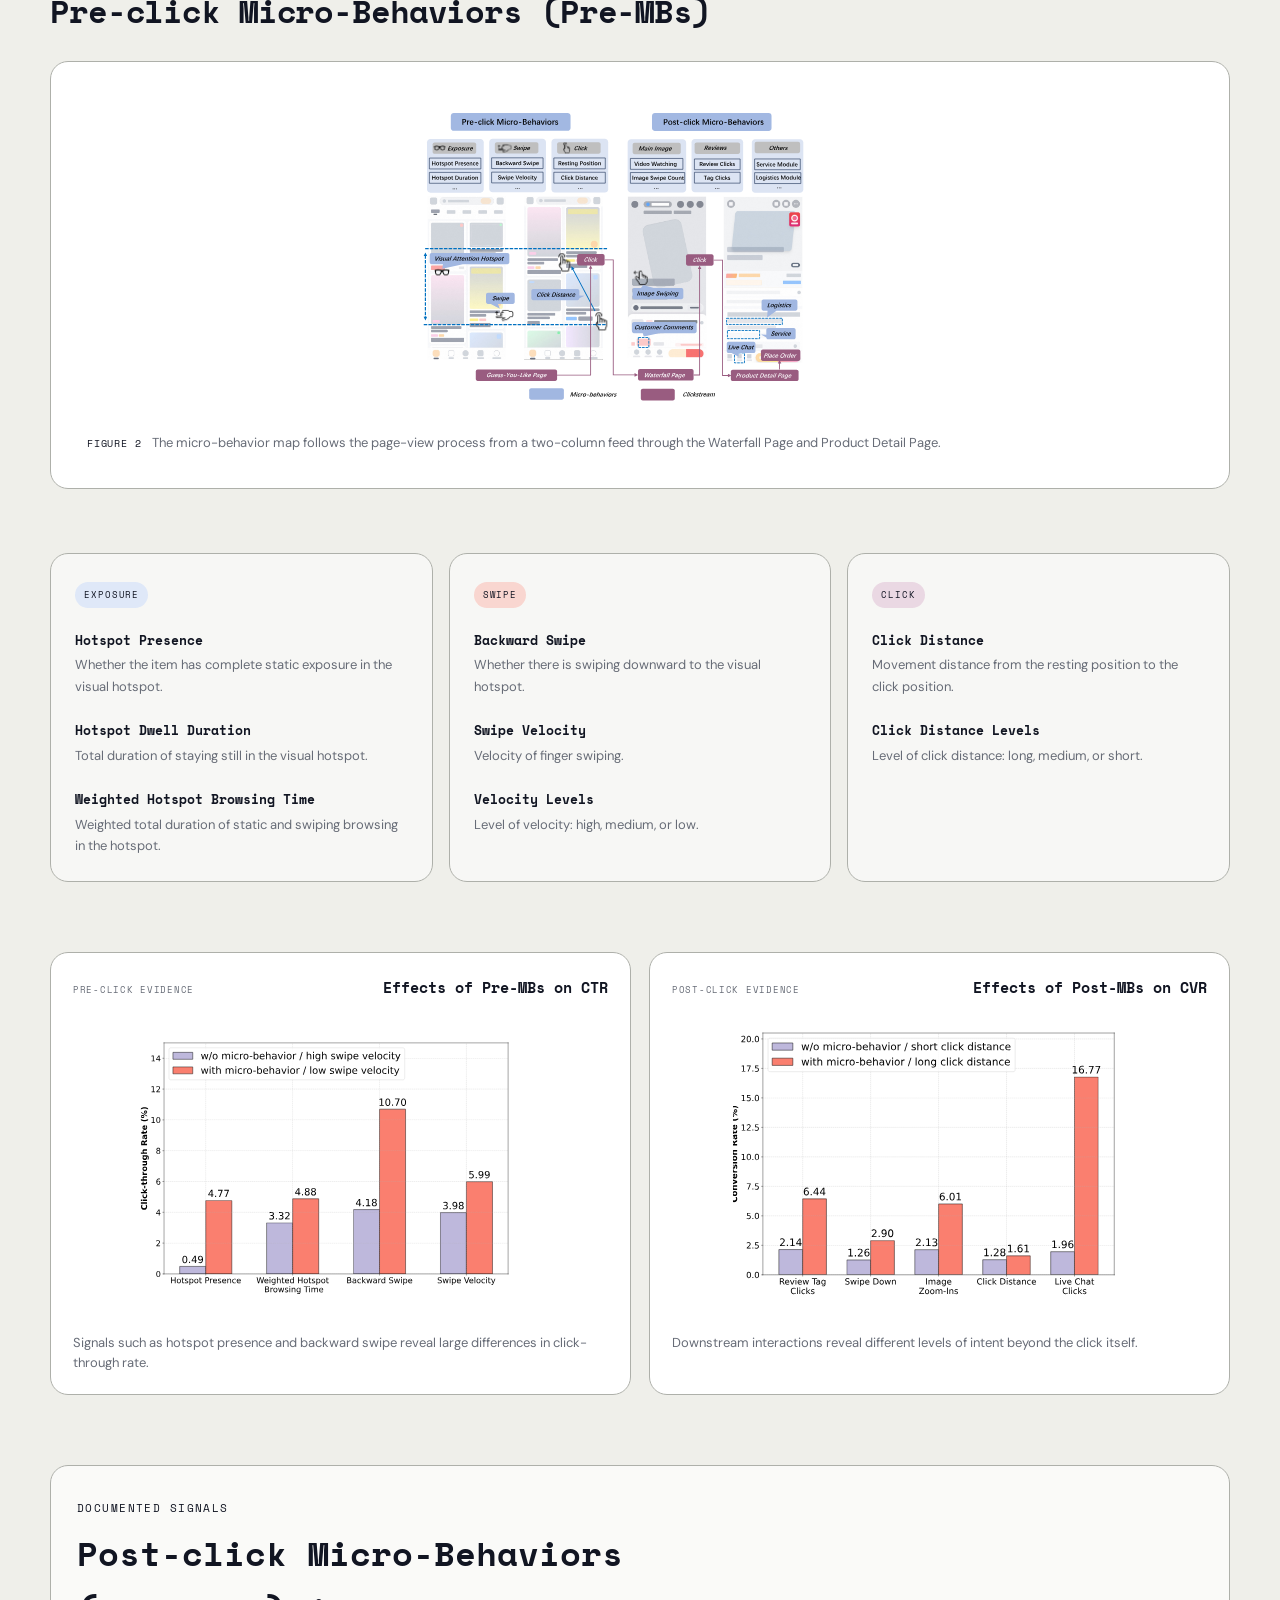
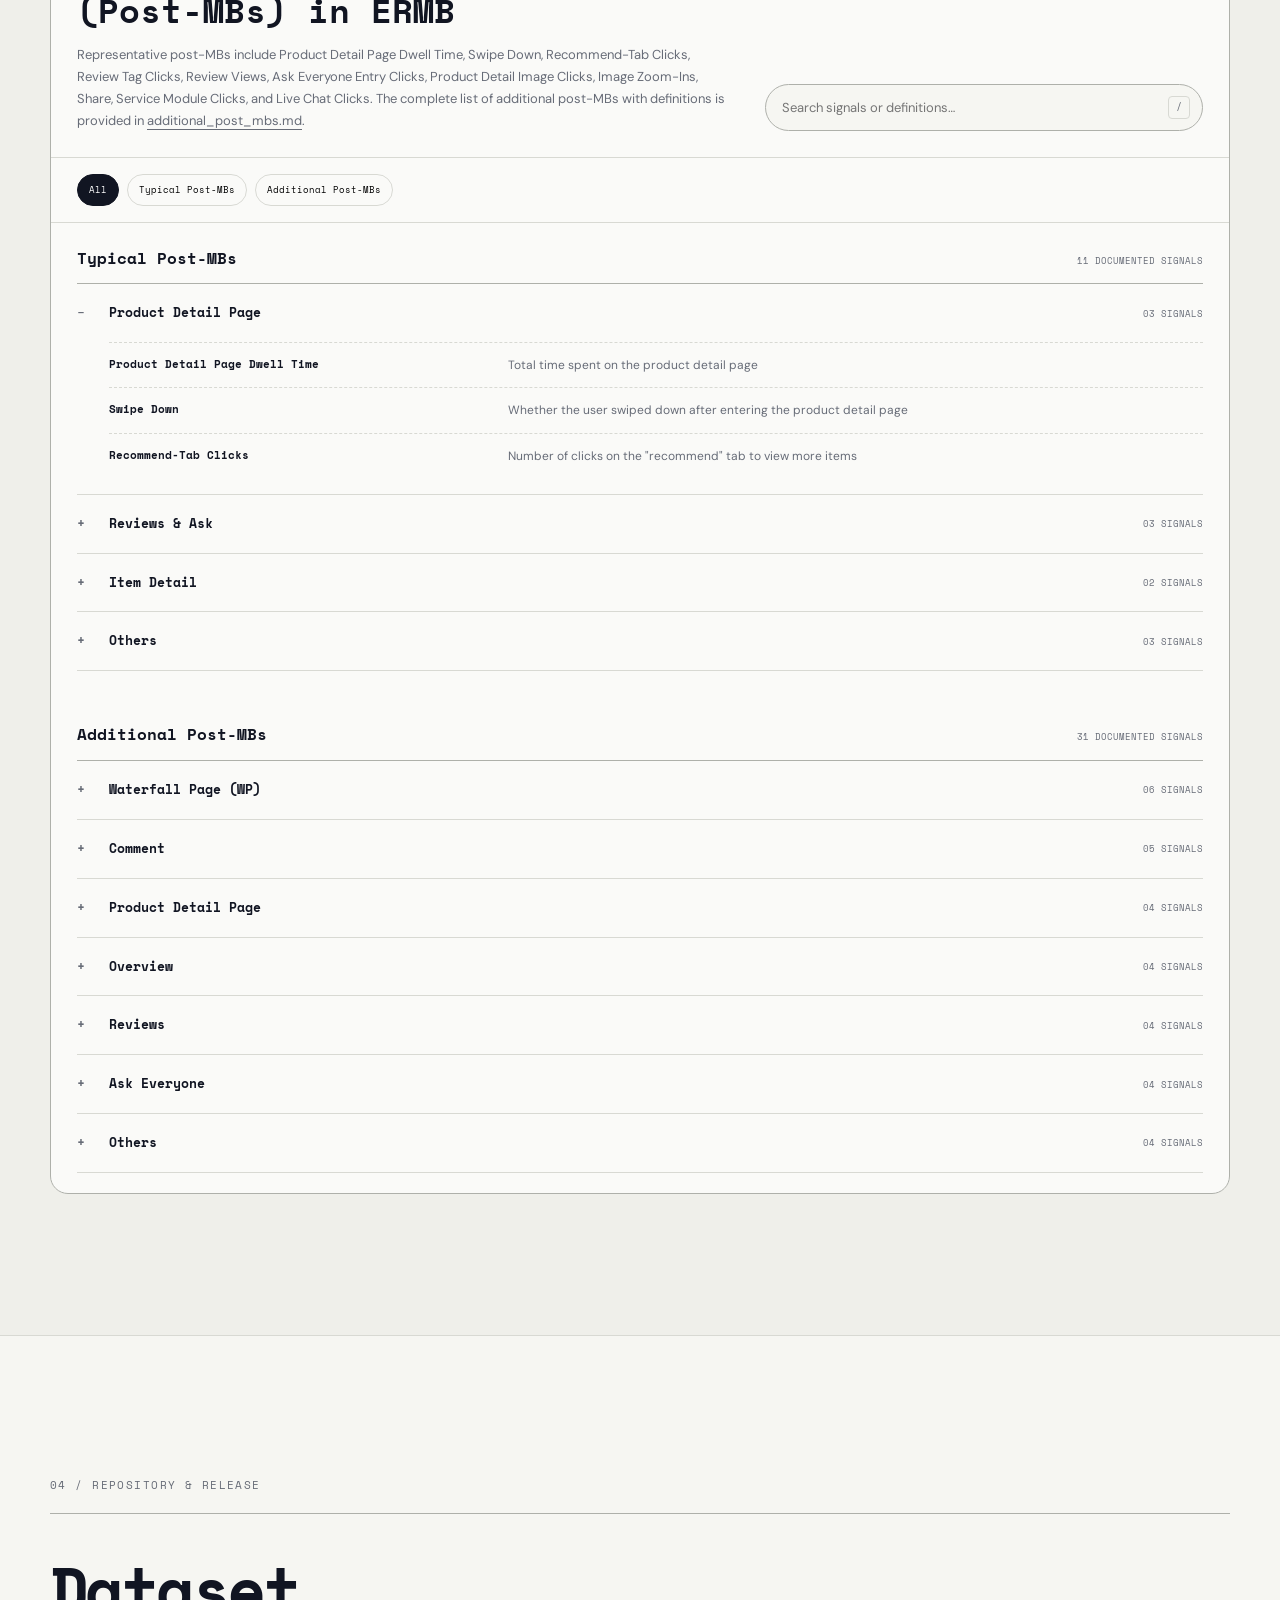
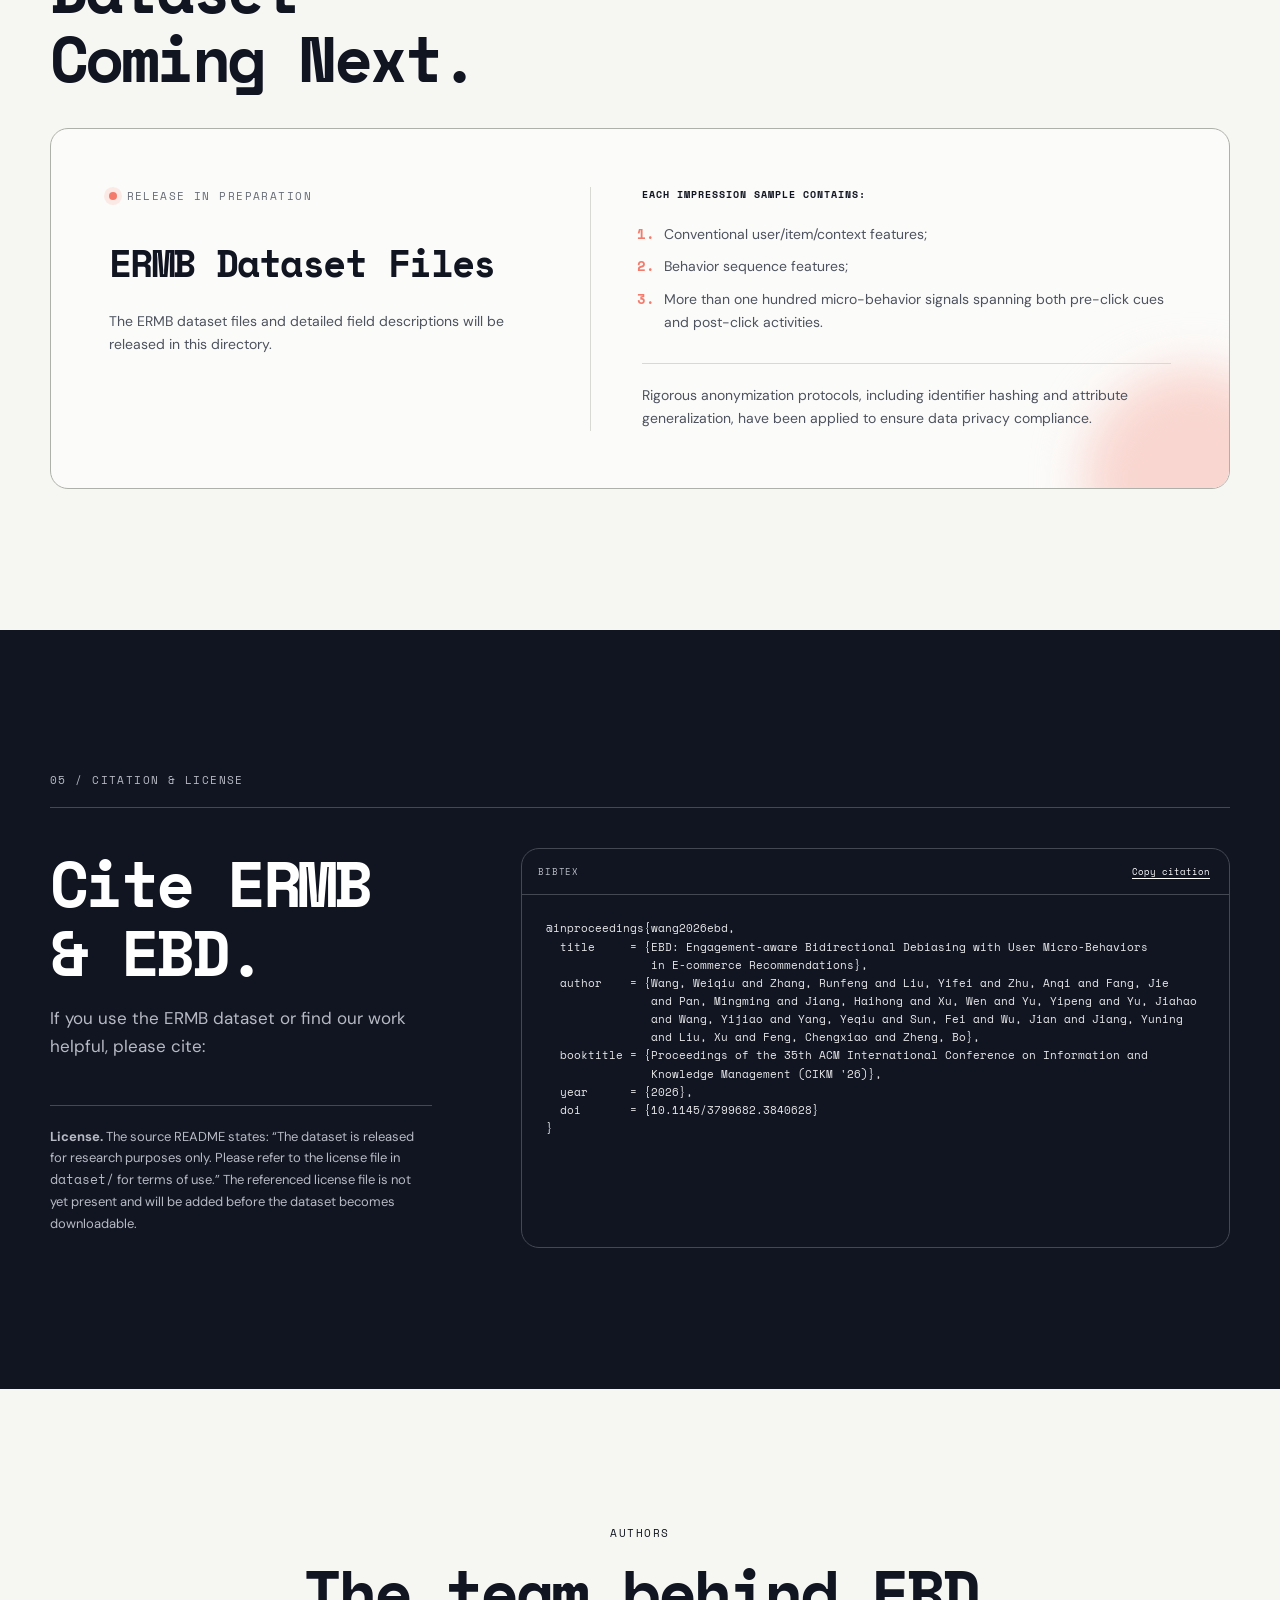
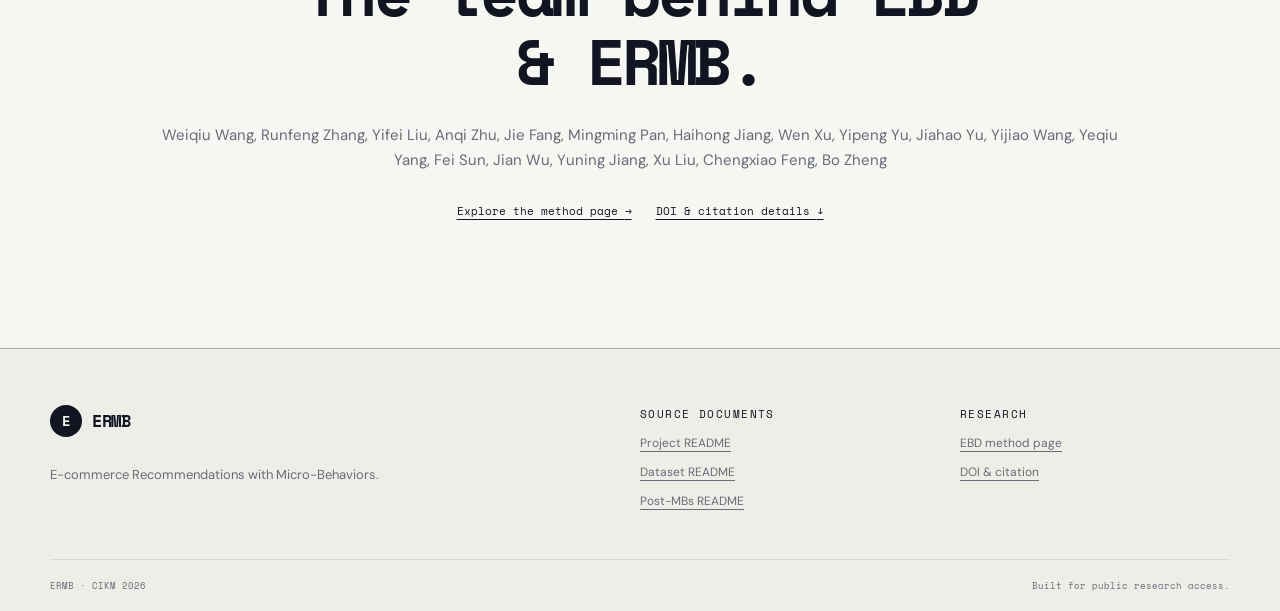
==== commit 9847d83c: "Expand dataset release card" ====
--- a/docs/index.html
+++ b/docs/index.html
@@ -228,17 +228,15 @@
 
       <div class="release-grid">
         <aside class="release-card reveal">
-          <div class="release-status"><span class="status-dot"></span> RELEASE IN PREPARATION</div>
-          <h3>ERMB Dataset Files</h3>
-          <p>The ERMB dataset files and detailed field descriptions will be released in this directory.</p>
-          <p>Each impression sample contains:</p>
-          <ol><li>Conventional user/item/context features;</li><li>Behavior sequence features;</li><li>More than one hundred micro-behavior signals spanning both pre-click cues and post-click activities.</li></ol>
-          <p>Rigorous anonymization protocols, including identifier hashing and attribute generalization, have been applied to ensure data privacy compliance.</p>
-          <div class="release-checklist">
-            <span><i class="done">✓</i> Dataset documentation</span>
-            <span><i>·</i> Data files &amp; field schema</span>
-            <span><i>·</i> Download URL &amp; checksums</span>
-            <span><i>·</i> Research license file</span>
+          <div class="release-card-intro">
+            <div class="release-status"><span class="status-dot"></span> RELEASE IN PREPARATION</div>
+            <h3>ERMB Dataset Files</h3>
+            <p>The ERMB dataset files and detailed field descriptions will be released in this directory.</p>
+          </div>
+          <div class="release-card-details">
+            <p class="release-detail-label">Each impression sample contains:</p>
+            <ol><li>Conventional user/item/context features;</li><li>Behavior sequence features;</li><li>More than one hundred micro-behavior signals spanning both pre-click cues and post-click activities.</li></ol>
+            <p class="release-privacy">Rigorous anonymization protocols, including identifier hashing and attribute generalization, have been applied to ensure data privacy compliance.</p>
           </div>
         </aside>
       </div>
--- a/docs/styles.css
+++ b/docs/styles.css
@@ -225,22 +225,23 @@
 .explorer-empty { padding: 28px; text-align: center; color: var(--muted); }
 
 .release-heading { margin-bottom: 36px; }
-.release-grid { width: min(100%, 760px); margin-left: auto; }
-.release-card { border: 1px solid var(--line-dark); border-radius: var(--radius); overflow: hidden; background: rgba(255,255,255,.58); }
+.release-grid { width: 100%; }
+.release-card { padding: clamp(30px, 4.5vw, 58px); position: relative; display: grid; grid-template-columns: minmax(260px,.82fr) minmax(0,1.18fr); gap: clamp(36px, 6vw, 88px); align-items: start; border: 1px solid var(--line-dark); border-radius: var(--radius); overflow: hidden; background: rgba(255,255,255,.58); }
 .code-head { display: flex; justify-content: space-between; align-items: center; padding: 12px 16px; border-bottom: 1px solid var(--line); font-family: var(--mono); font-size: 9px; letter-spacing: .09em; }
 .copy-small { border: 0; background: transparent; padding: 3px; font-family: var(--mono); font-size: 9px; cursor: pointer; text-decoration: underline; text-underline-offset: 3px; }
 pre { margin: 0; overflow: auto; }
-.release-card { padding: clamp(24px, 3.2vw, 38px); position: relative; }
-.release-card::after { content: ""; width: 140px; height: 140px; position: absolute; right: -60px; bottom: -65px; border-radius: 50%; background: var(--coral-soft); filter: blur(12px); z-index: 0; }
+.release-card::after { content: ""; width: 220px; height: 220px; position: absolute; right: -75px; bottom: -100px; border-radius: 50%; background: var(--coral-soft); filter: blur(24px); z-index: 0; }
 .release-card > * { position: relative; z-index: 1; }
 .release-status { display: flex; align-items: center; gap: 10px; color: var(--muted); }
-.release-card h3 { margin: 24px 0 12px; font-family: var(--mono); font-size: 26px; }
-.release-card p, .release-card li { font-size: 13px; color: #4d525e; }
-.release-card ol { padding-left: 22px; }
-.release-checklist { margin-top: 22px; padding-top: 15px; border-top: 1px solid var(--line); display: grid; gap: 7px; }
-.release-checklist span { font-family: var(--mono); font-size: 10px; }
-.release-checklist i { font-style: normal; display: inline-grid; place-items: center; width: 18px; height: 18px; margin-right: 7px; border: 1px solid var(--line-dark); border-radius: 50%; }
-.release-checklist .done { border-color: #8db29f; color: var(--green); }
+.release-card h3 { margin: 26px 0 14px; font-family: var(--mono); font-size: clamp(28px, 3vw, 40px); letter-spacing: -.04em; }
+.release-card p, .release-card li { font-size: 14px; color: #4d525e; }
+.release-card-intro > p { max-width: 430px; margin-bottom: 0; }
+.release-card-details { padding-left: clamp(28px, 4vw, 56px); border-left: 1px solid var(--line); }
+.release-card .release-detail-label { margin: 0 0 14px; font-family: var(--mono); font-size: 10px; font-weight: 700; letter-spacing: .1em; text-transform: uppercase; color: var(--ink); }
+.release-card ol { margin: 0; padding-left: 22px; }
+.release-card li { padding: 4px 0; }
+.release-card li::marker { color: var(--coral); font-family: var(--mono); font-weight: 700; }
+.release-privacy { margin: 24px 0 0; padding-top: 20px; border-top: 1px solid var(--line); }
 
 .citation-section { background: var(--ink); color: white; }
 .citation-section .section-kicker { border-color: #444853; color: #b7bac3; }
@@ -321,6 +322,8 @@
   .sample-schema, .pre-mb-summary, .method-steps { grid-template-columns: 1fr; }
   .sample-schema article { border-right: 0; border-bottom: 1px solid var(--line); }
   .signal-evidence { grid-template-columns: 1fr; }
+  .release-card { grid-template-columns: 1fr; gap: 28px; }
+  .release-card-details { padding: 28px 0 0; border-left: 0; border-top: 1px solid var(--line); }
   .explorer-head { grid-template-columns: 1fr; }
   .result-grid { grid-template-columns: 1fr 1fr; }
   .result-grid article:nth-child(2) { border-right: 0; }
@@ -357,6 +360,7 @@
   .paper-hero h1 { font-size: clamp(34px,10.5vw,46px); }
   .feature-kind-head { align-items: flex-start; flex-direction: column; gap: 3px; }
   .release-heading { margin-bottom: 28px; }
+  .release-card { padding: 26px 22px; }
 }
 
 @media (prefers-reduced-motion: reduce) {
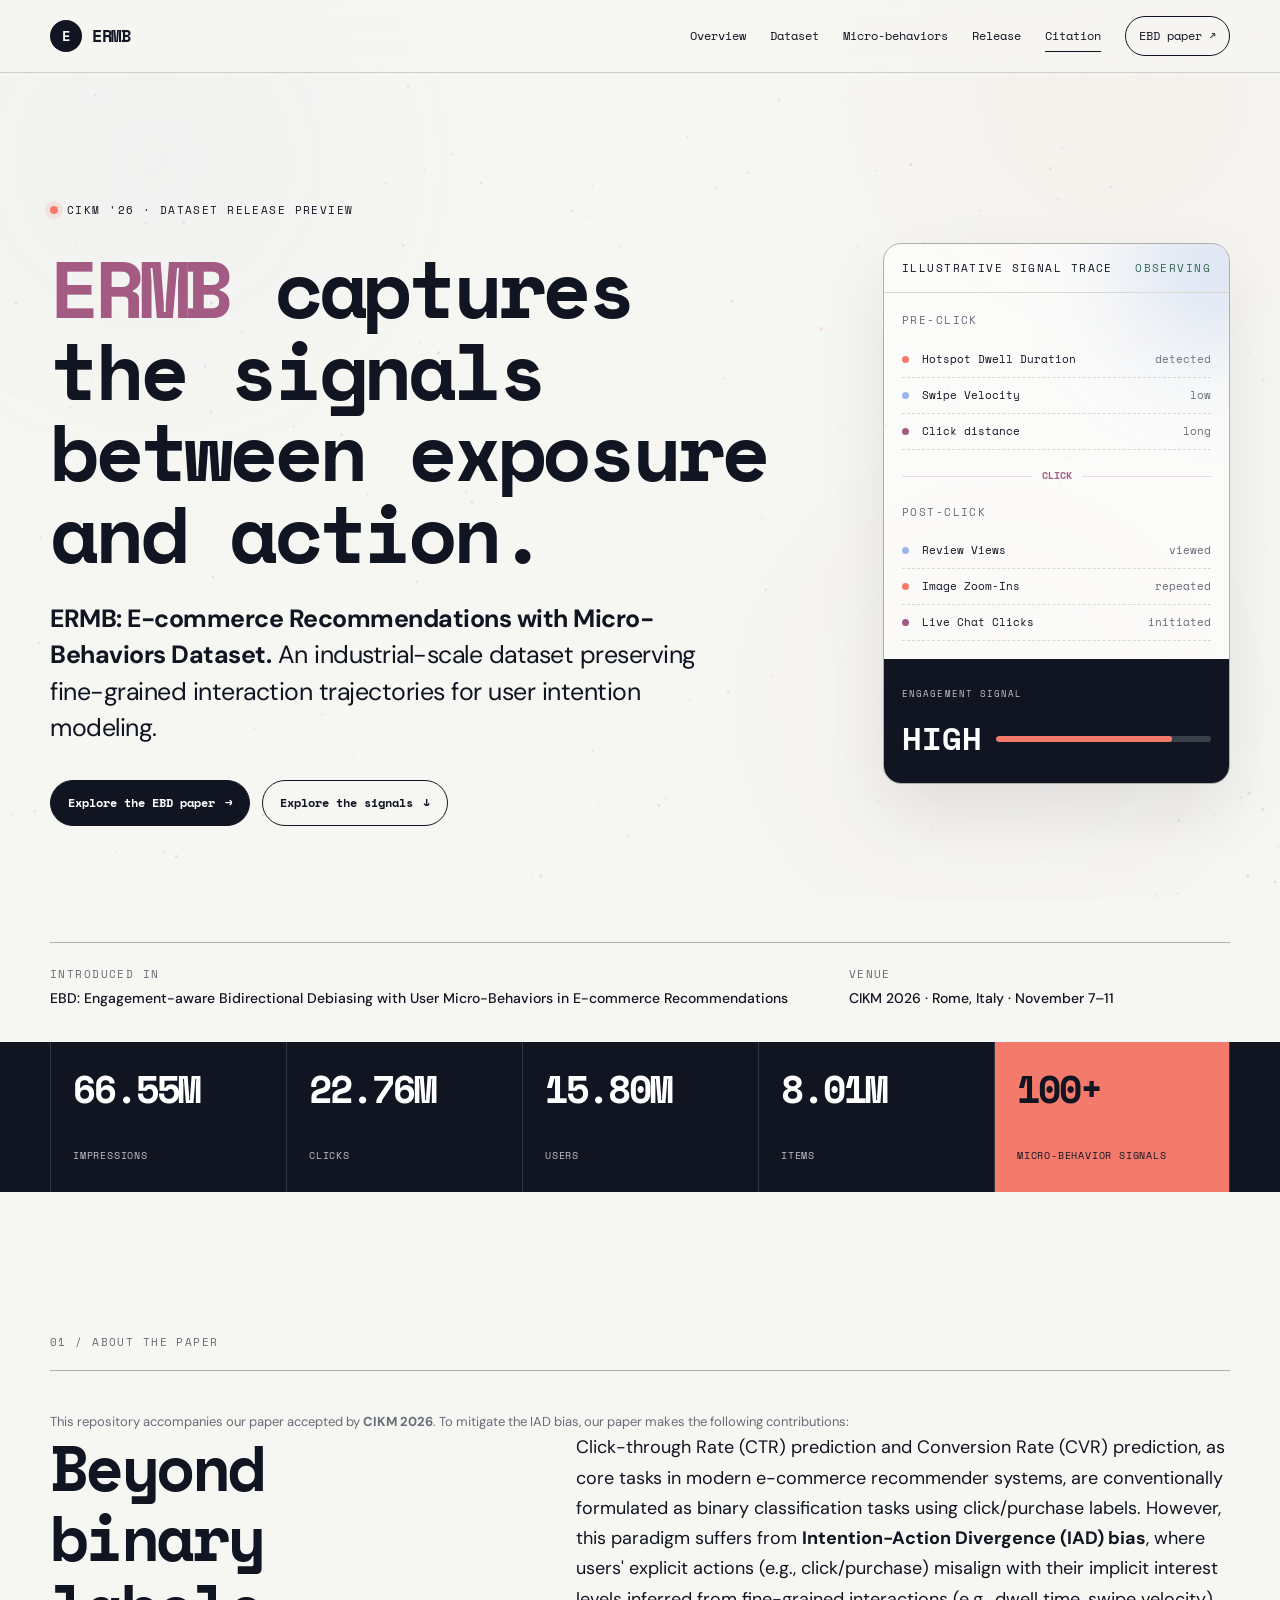
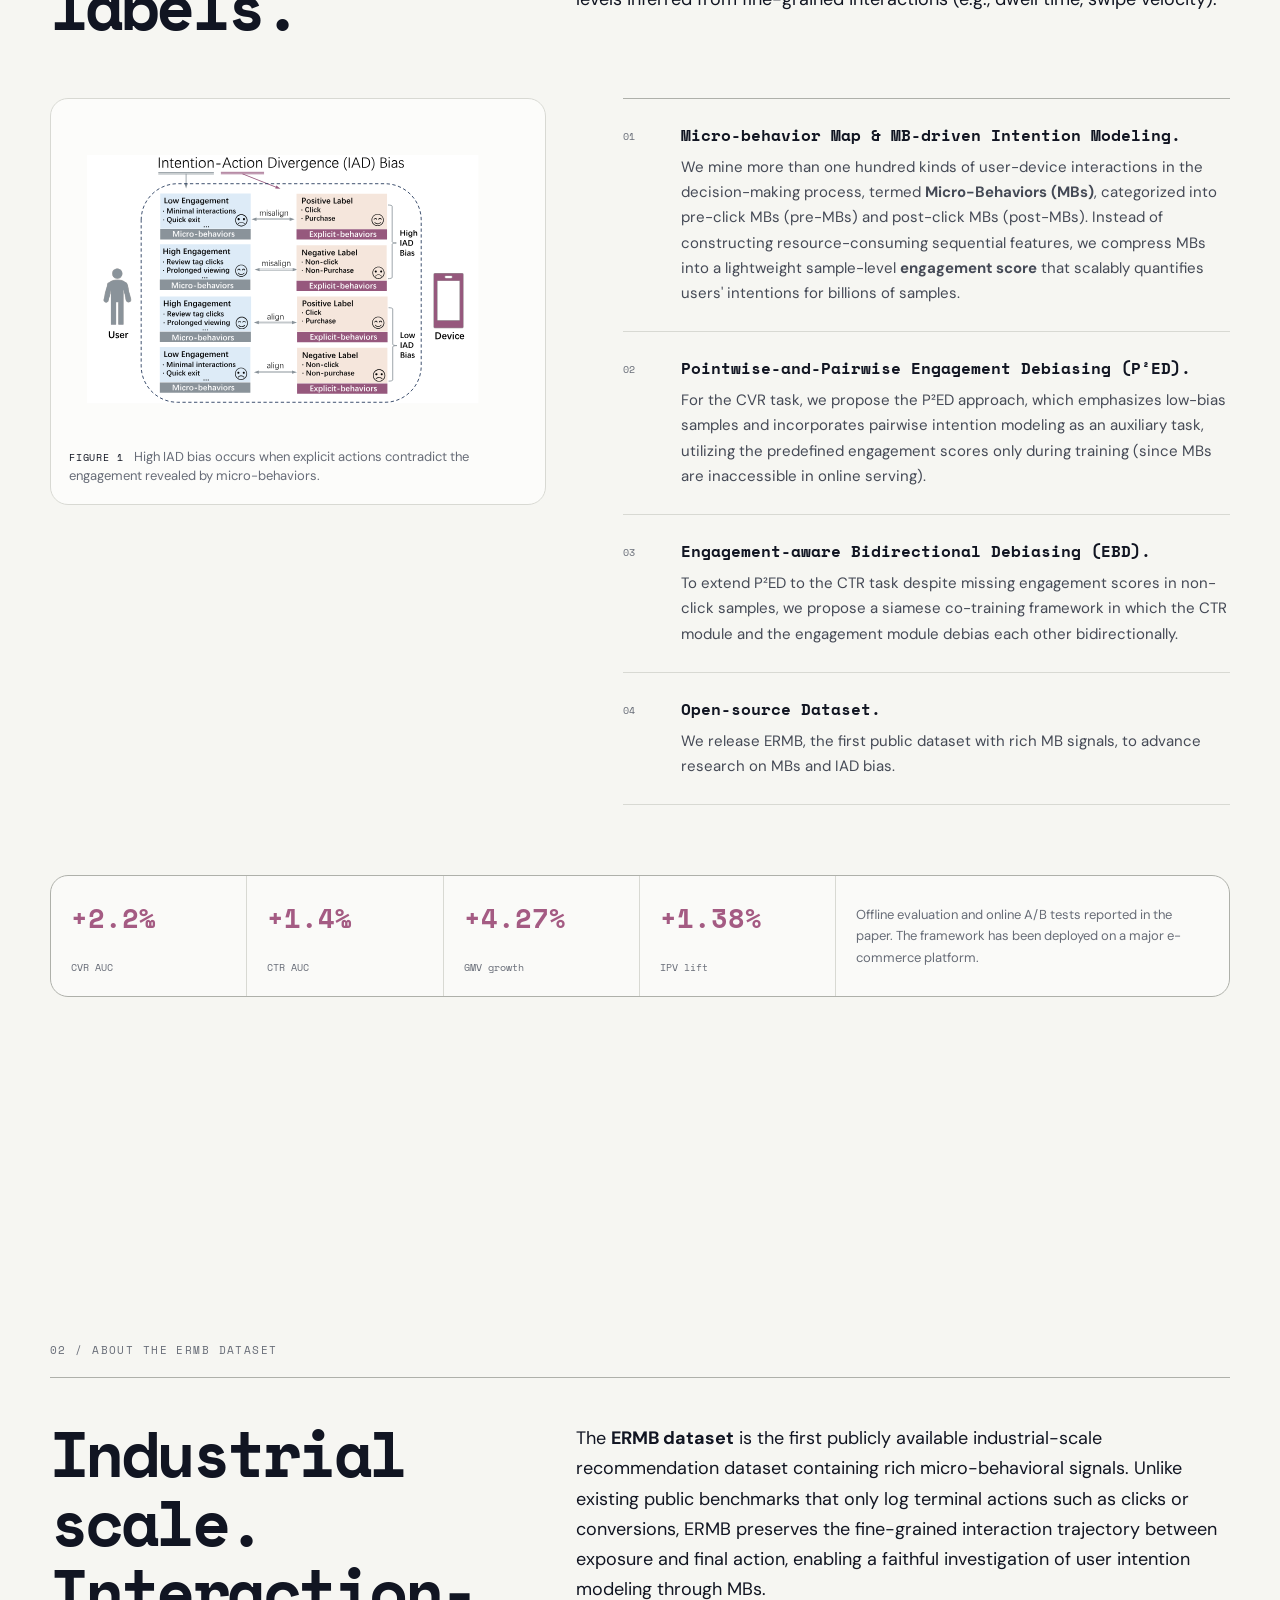
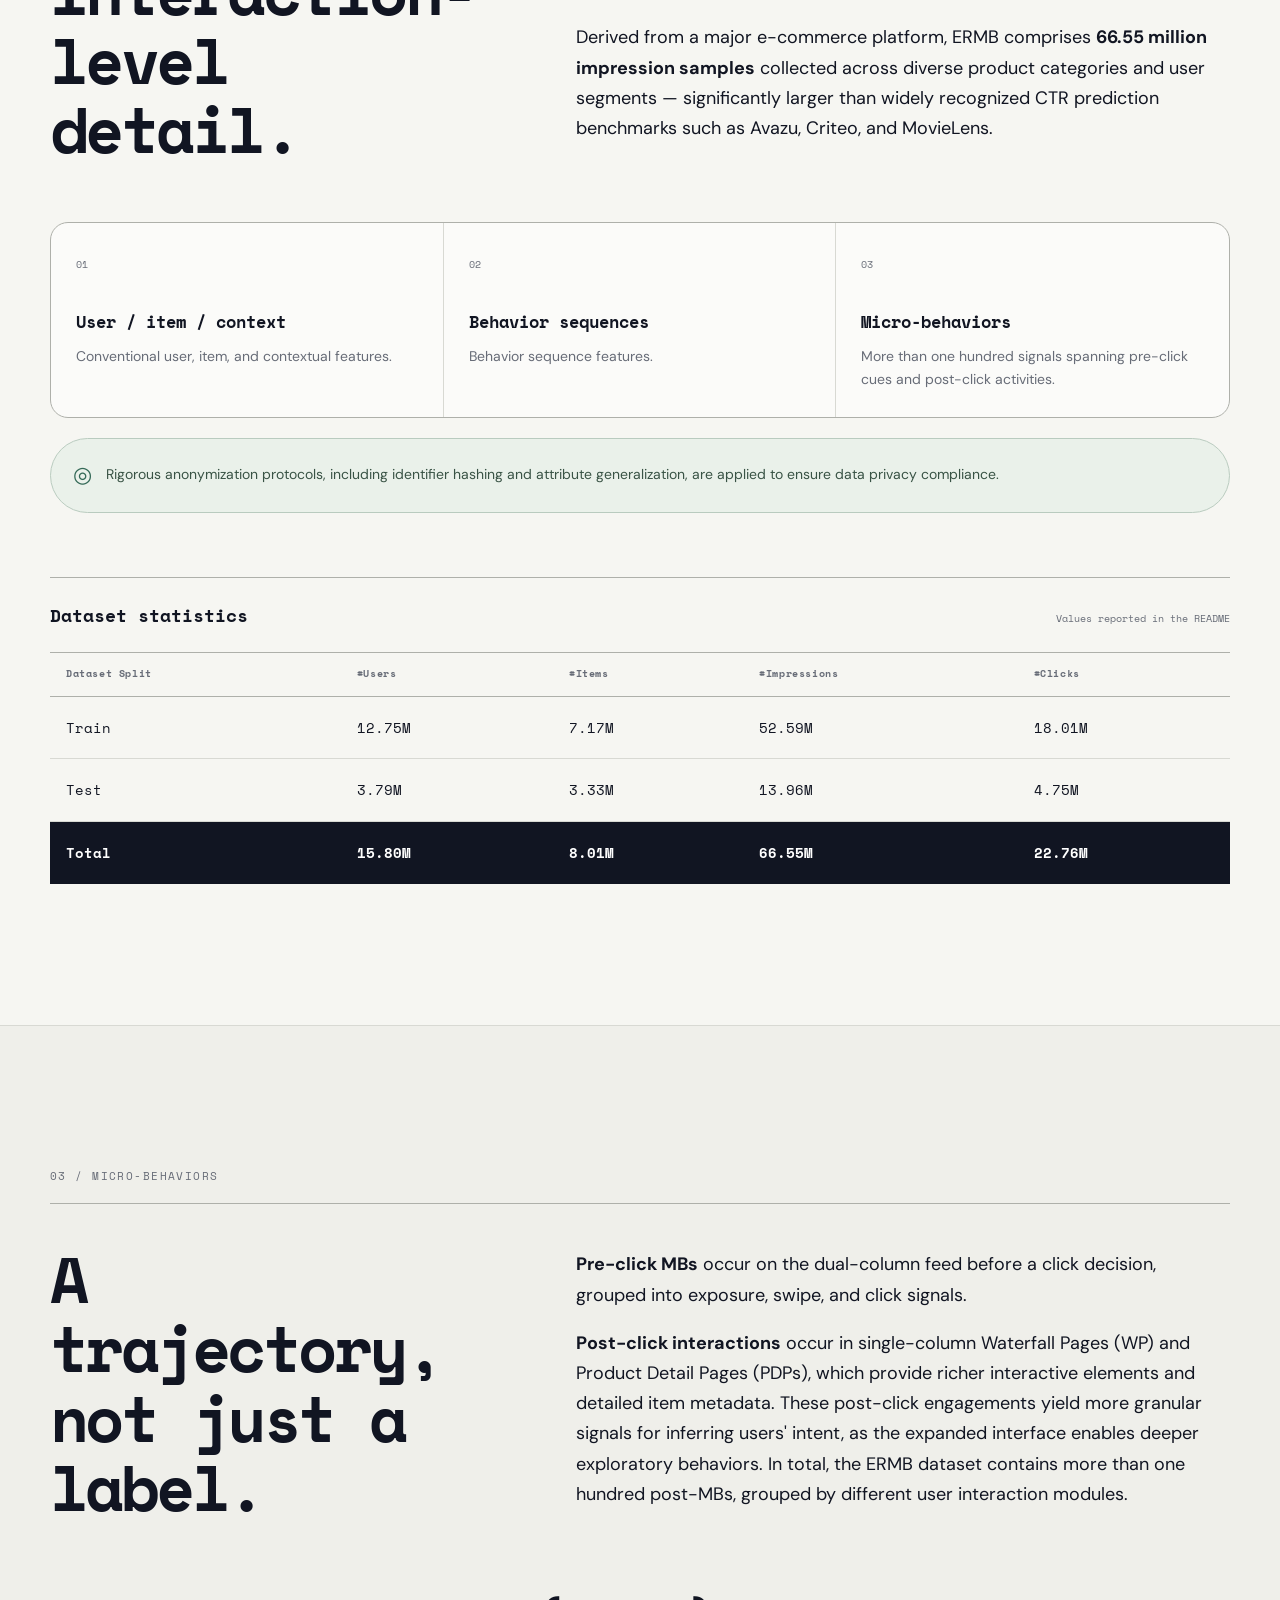
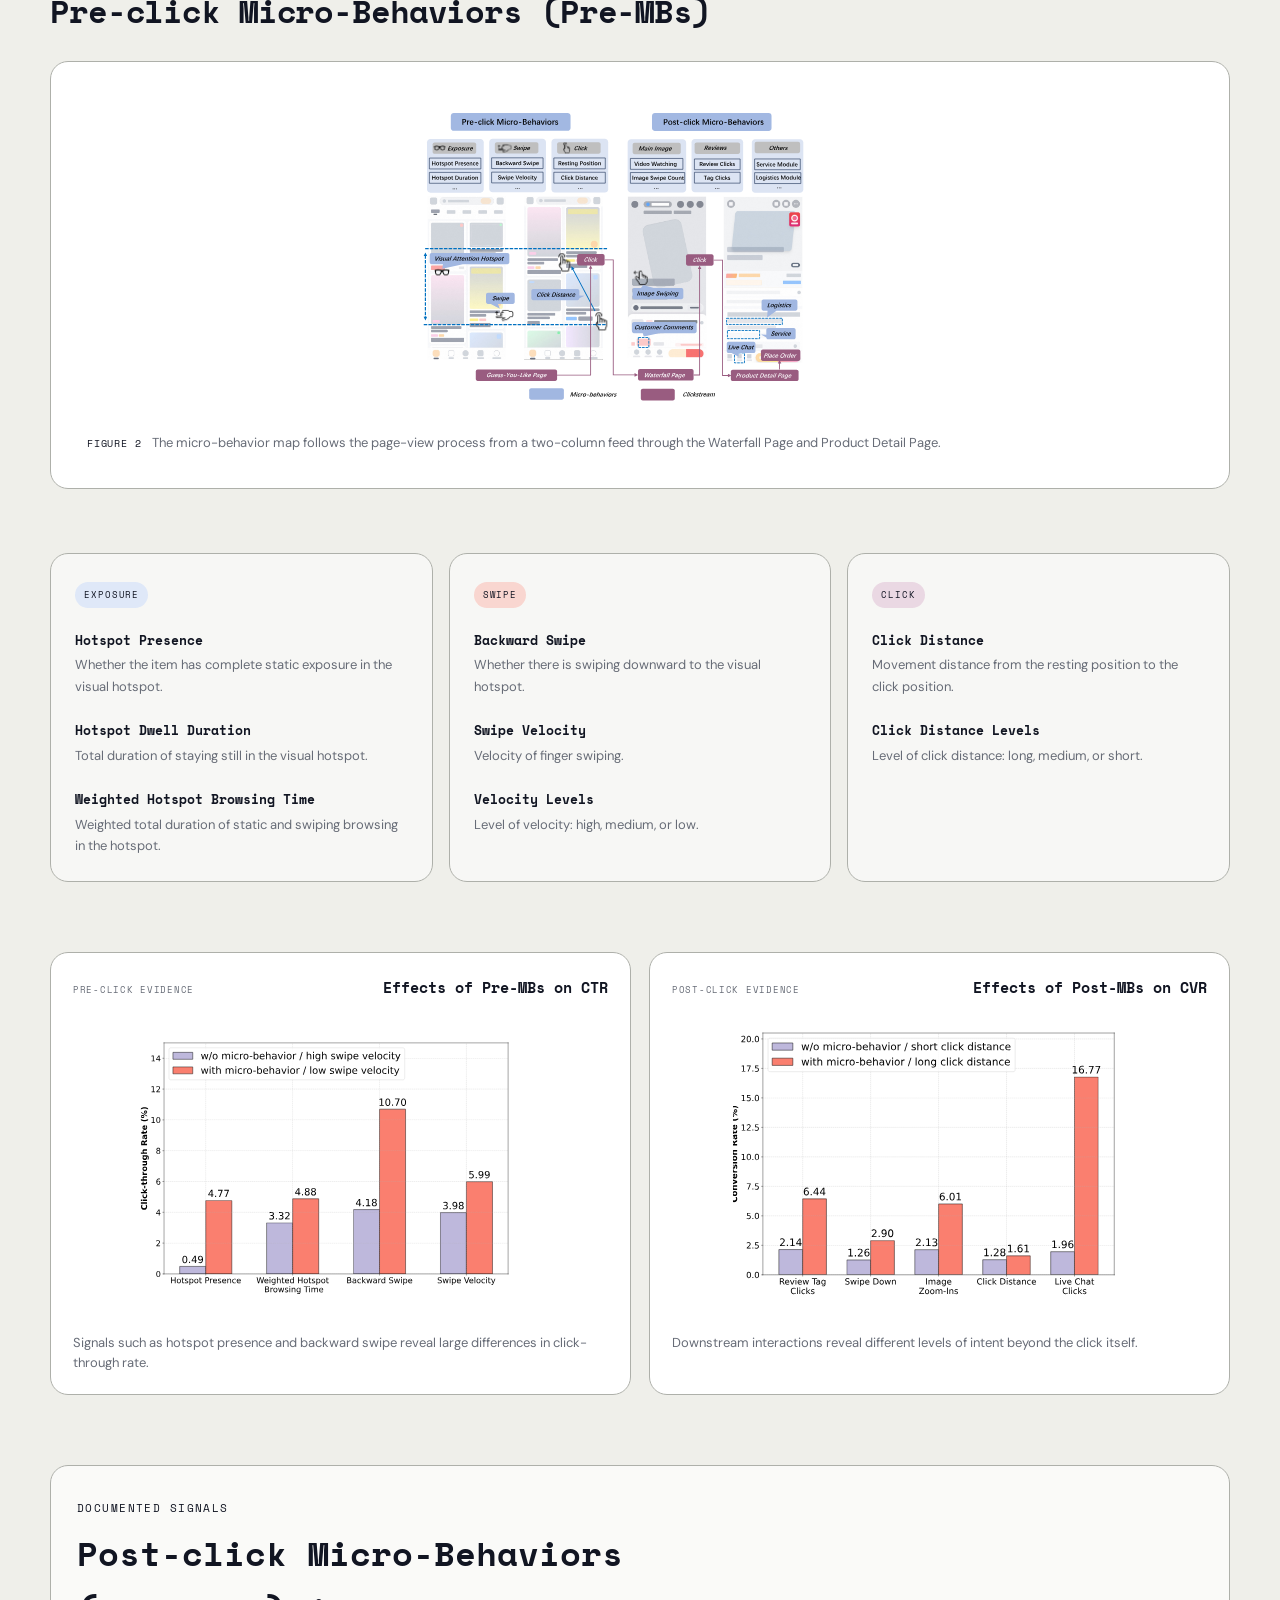
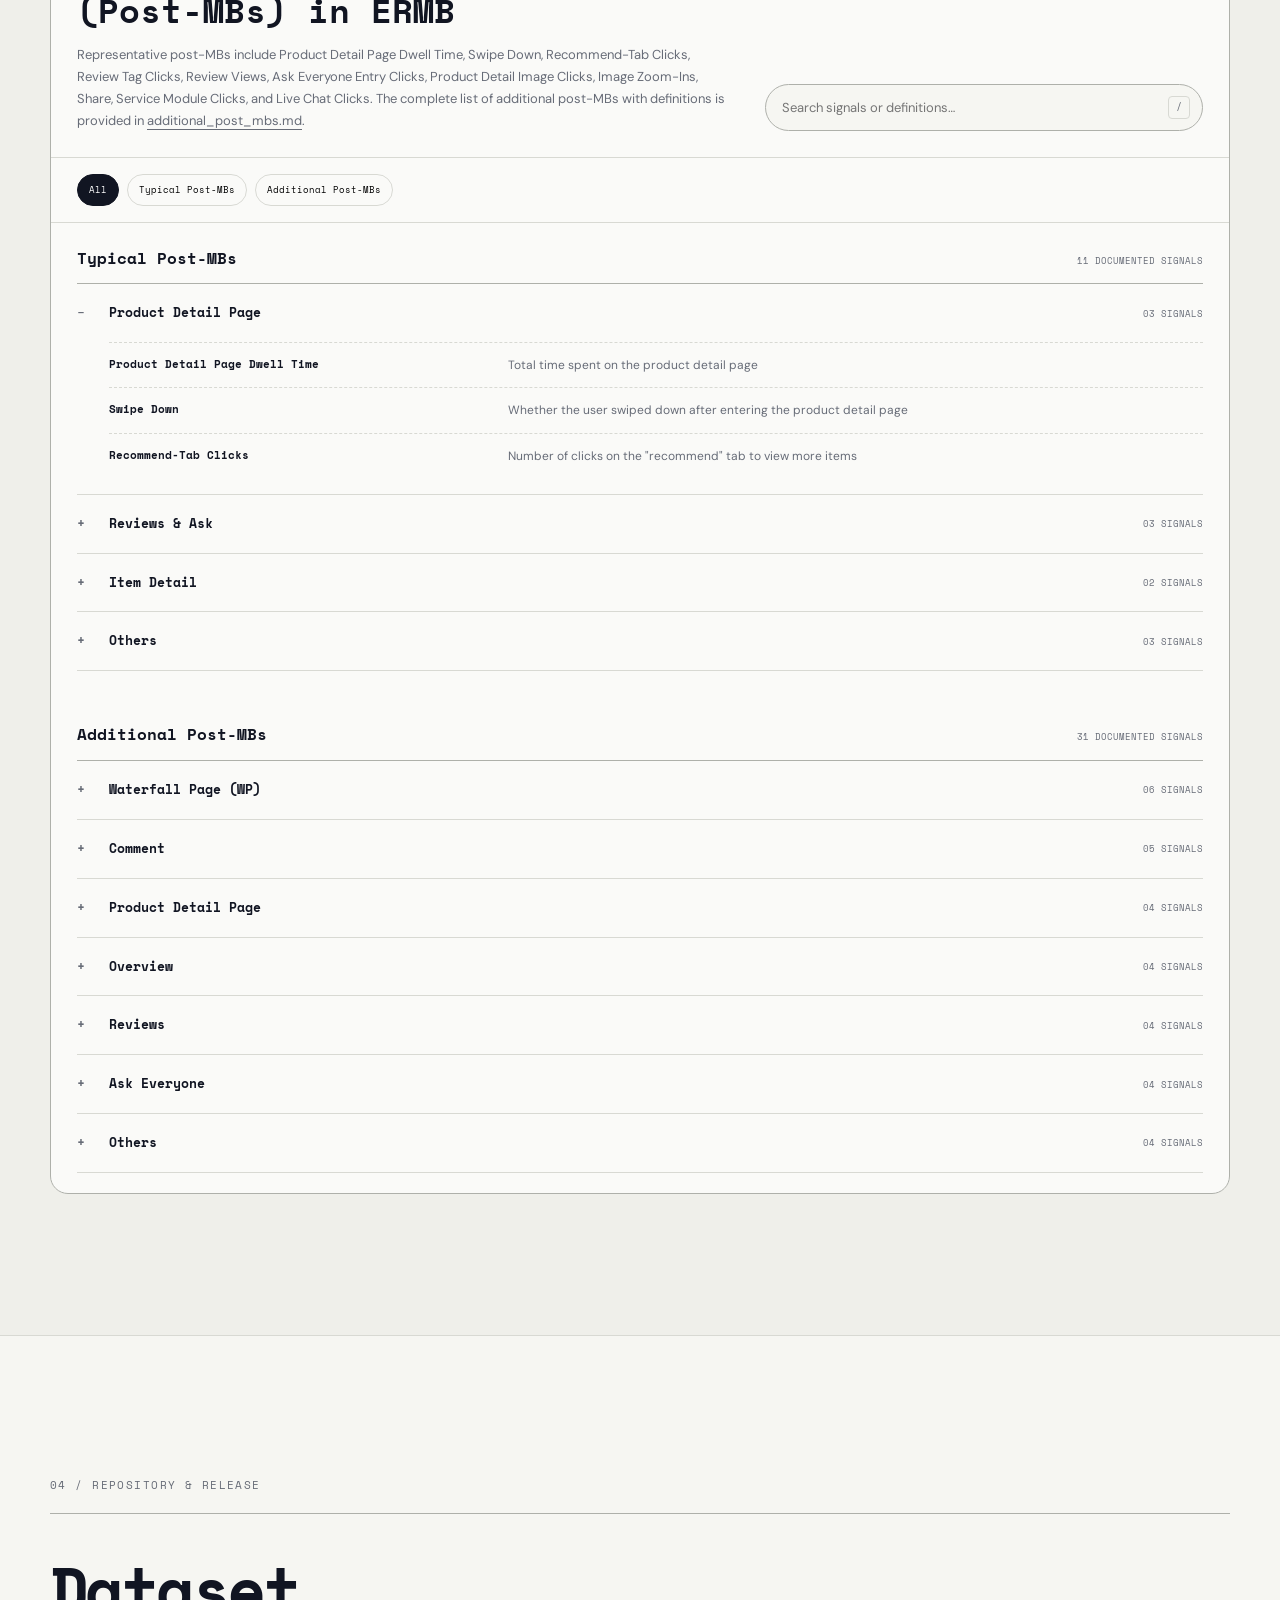
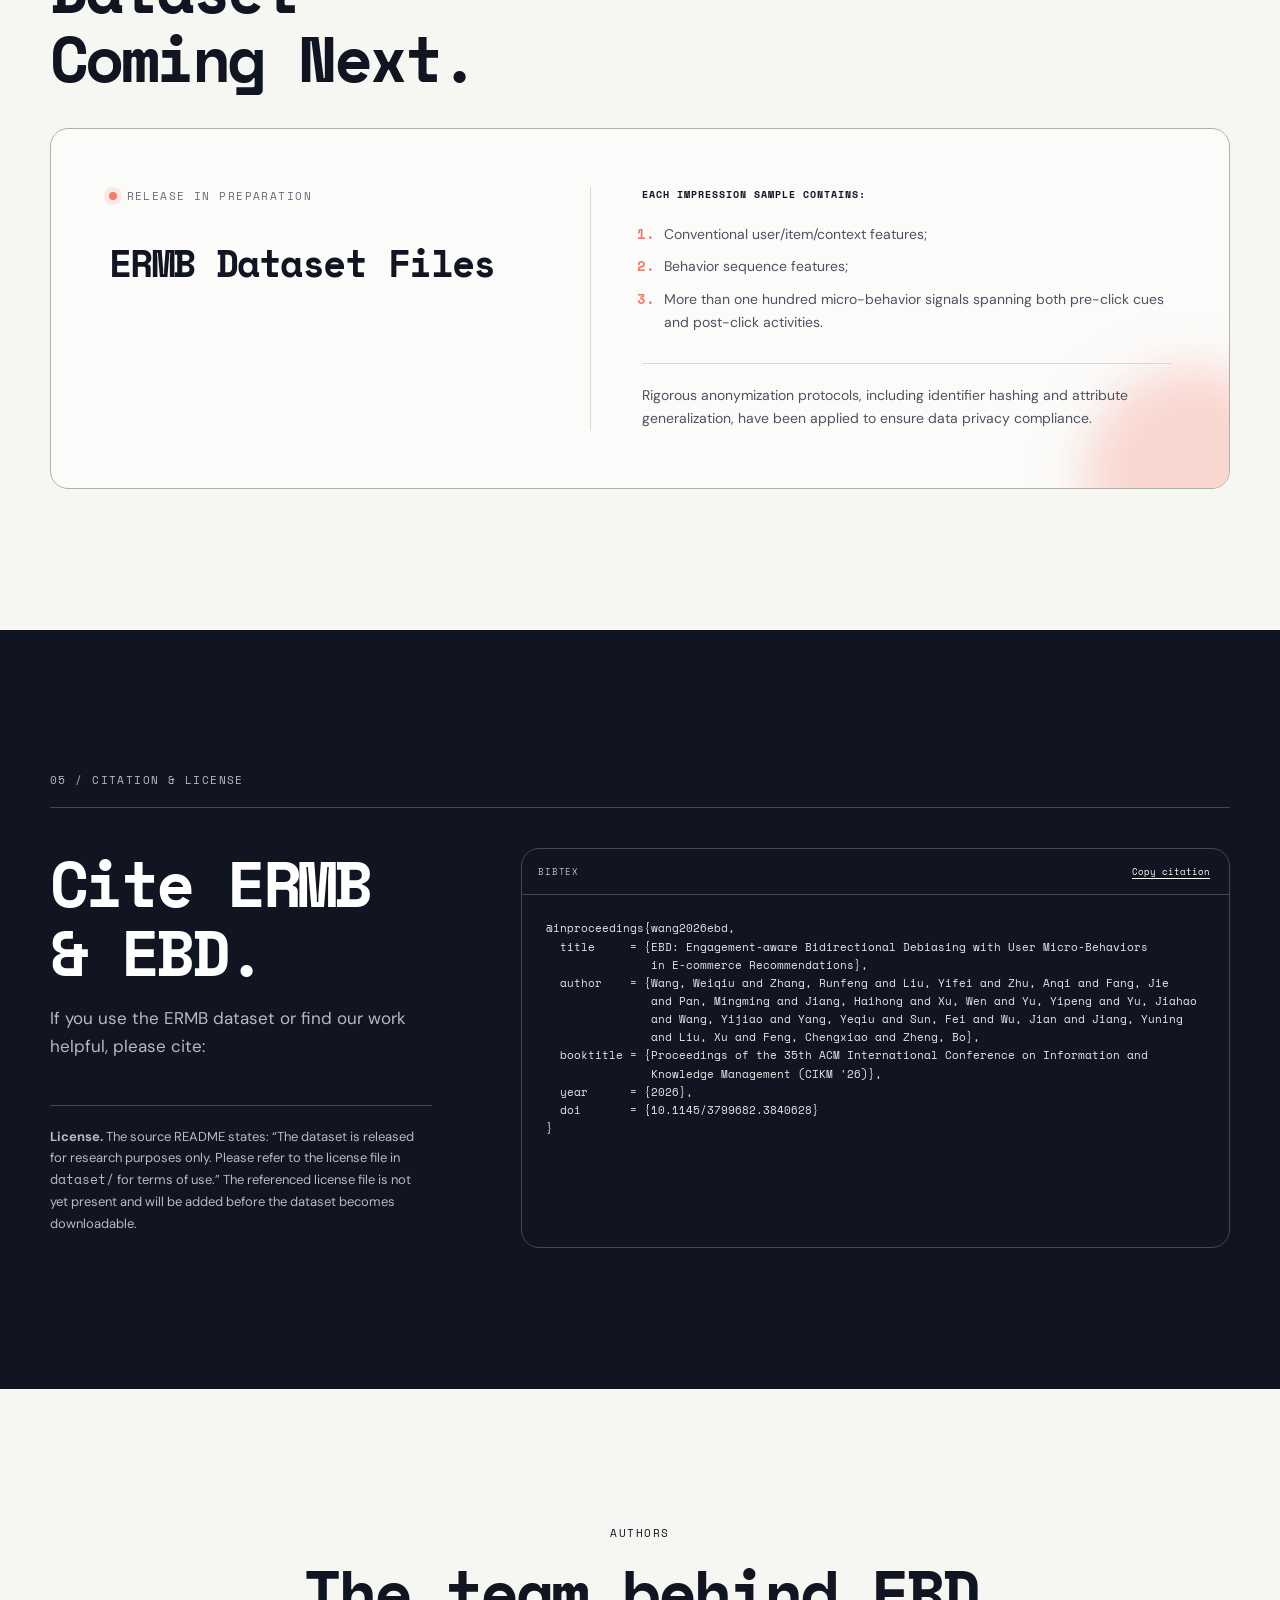
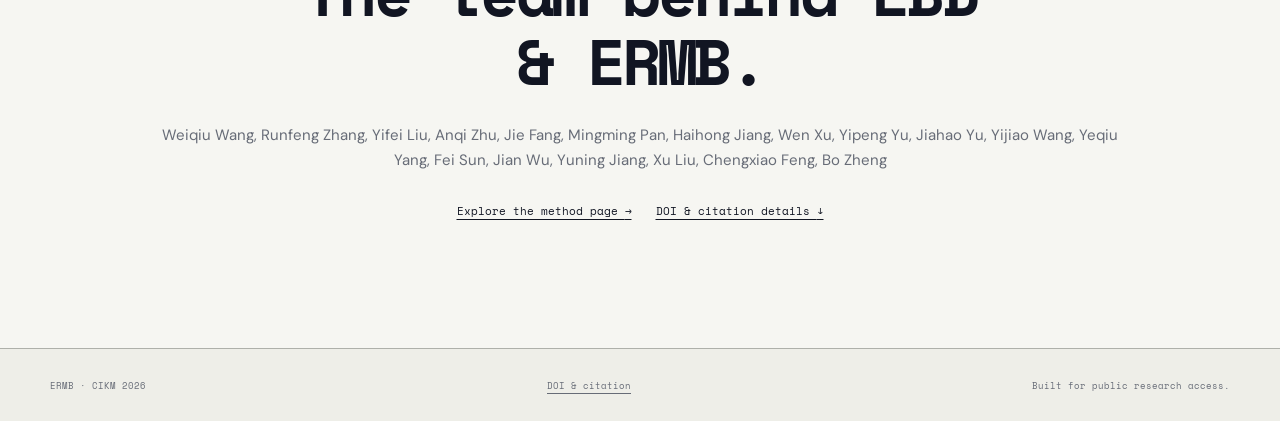
==== commit 6b49a61e: "Streamline dataset page footer" ====
--- a/docs/index.html
+++ b/docs/index.html
@@ -231,7 +231,6 @@
           <div class="release-card-intro">
             <div class="release-status"><span class="status-dot"></span> RELEASE IN PREPARATION</div>
             <h3>ERMB Dataset Files</h3>
-            <p>The ERMB dataset files and detailed field descriptions will be released in this directory.</p>
           </div>
           <div class="release-card-details">
             <p class="release-detail-label">Each impression sample contains:</p>
@@ -278,13 +277,8 @@
     </section>
   </main>
 
-  <footer class="site-footer">
-    <div class="section-shell footer-grid">
-      <div><a class="brand footer-brand" href="./index.html"><span class="brand-mark" aria-hidden="true">E</span><span>ERMB</span></a><p>E-commerce Recommendations with Micro-Behaviors.</p></div>
-      <div><span class="mini-label">SOURCE DOCUMENTS</span><a href="https://github.com/taobao-ebd/taobao-ebd.github.io/blob/master/README.md">Project README</a><a href="https://github.com/taobao-ebd/taobao-ebd.github.io/blob/master/dataset/README.md">Dataset README</a><a href="https://github.com/taobao-ebd/taobao-ebd.github.io/blob/master/docs/additional_post_mbs.md">Post-MBs README</a></div>
-      <div><span class="mini-label">RESEARCH</span><a href="./paper.html">EBD method page</a><a href="#citation">DOI &amp; citation</a></div>
-    </div>
-    <div class="section-shell footer-bottom"><span>ERMB · CIKM 2026</span><span>Built for public research access.</span></div>
+  <footer class="site-footer footer-minimal">
+    <div class="section-shell footer-bottom"><span>ERMB · CIKM 2026</span><a href="#citation">DOI &amp; citation</a><span>Built for public research access.</span></div>
   </footer>
 
   <div class="toast" id="toast" role="status" aria-live="polite">Copied to clipboard</div>
--- a/docs/styles.css
+++ b/docs/styles.css
@@ -235,7 +235,7 @@
 .release-status { display: flex; align-items: center; gap: 10px; color: var(--muted); }
 .release-card h3 { margin: 26px 0 14px; font-family: var(--mono); font-size: clamp(28px, 3vw, 40px); letter-spacing: -.04em; }
 .release-card p, .release-card li { font-size: 14px; color: #4d525e; }
-.release-card-intro > p { max-width: 430px; margin-bottom: 0; }
+.release-card-intro h3 { margin-bottom: 0; }
 .release-card-details { padding-left: clamp(28px, 4vw, 56px); border-left: 1px solid var(--line); }
 .release-card .release-detail-label { margin: 0 0 14px; font-family: var(--mono); font-size: 10px; font-weight: 700; letter-spacing: .1em; text-transform: uppercase; color: var(--ink); }
 .release-card ol { margin: 0; padding-left: 22px; }
@@ -265,6 +265,9 @@
 .footer-grid a:not(.brand) { color: var(--muted); font-size: 12px; }
 .footer-brand { margin-bottom: 5px; }
 .footer-bottom { display: flex; justify-content: space-between; margin-top: 48px; padding-block: 18px; border-top: 1px solid var(--line); font-family: var(--mono); font-size: 9px; color: var(--muted); }
+.footer-minimal { padding-top: 0; }
+.footer-minimal .footer-bottom { margin-top: 0; min-height: 72px; align-items: center; border-top: 0; }
+.footer-minimal .footer-bottom a { color: var(--muted); text-underline-offset: 4px; }
 
 .toast { position: fixed; left: 50%; bottom: 24px; z-index: 50; transform: translate(-50%,20px); opacity: 0; pointer-events: none; background: var(--ink); color: white; border-radius: 999px; padding: 10px 15px; font-family: var(--mono); font-size: 10px; transition: .25s ease; }
 .toast.show { transform: translate(-50%,0); opacity: 1; }
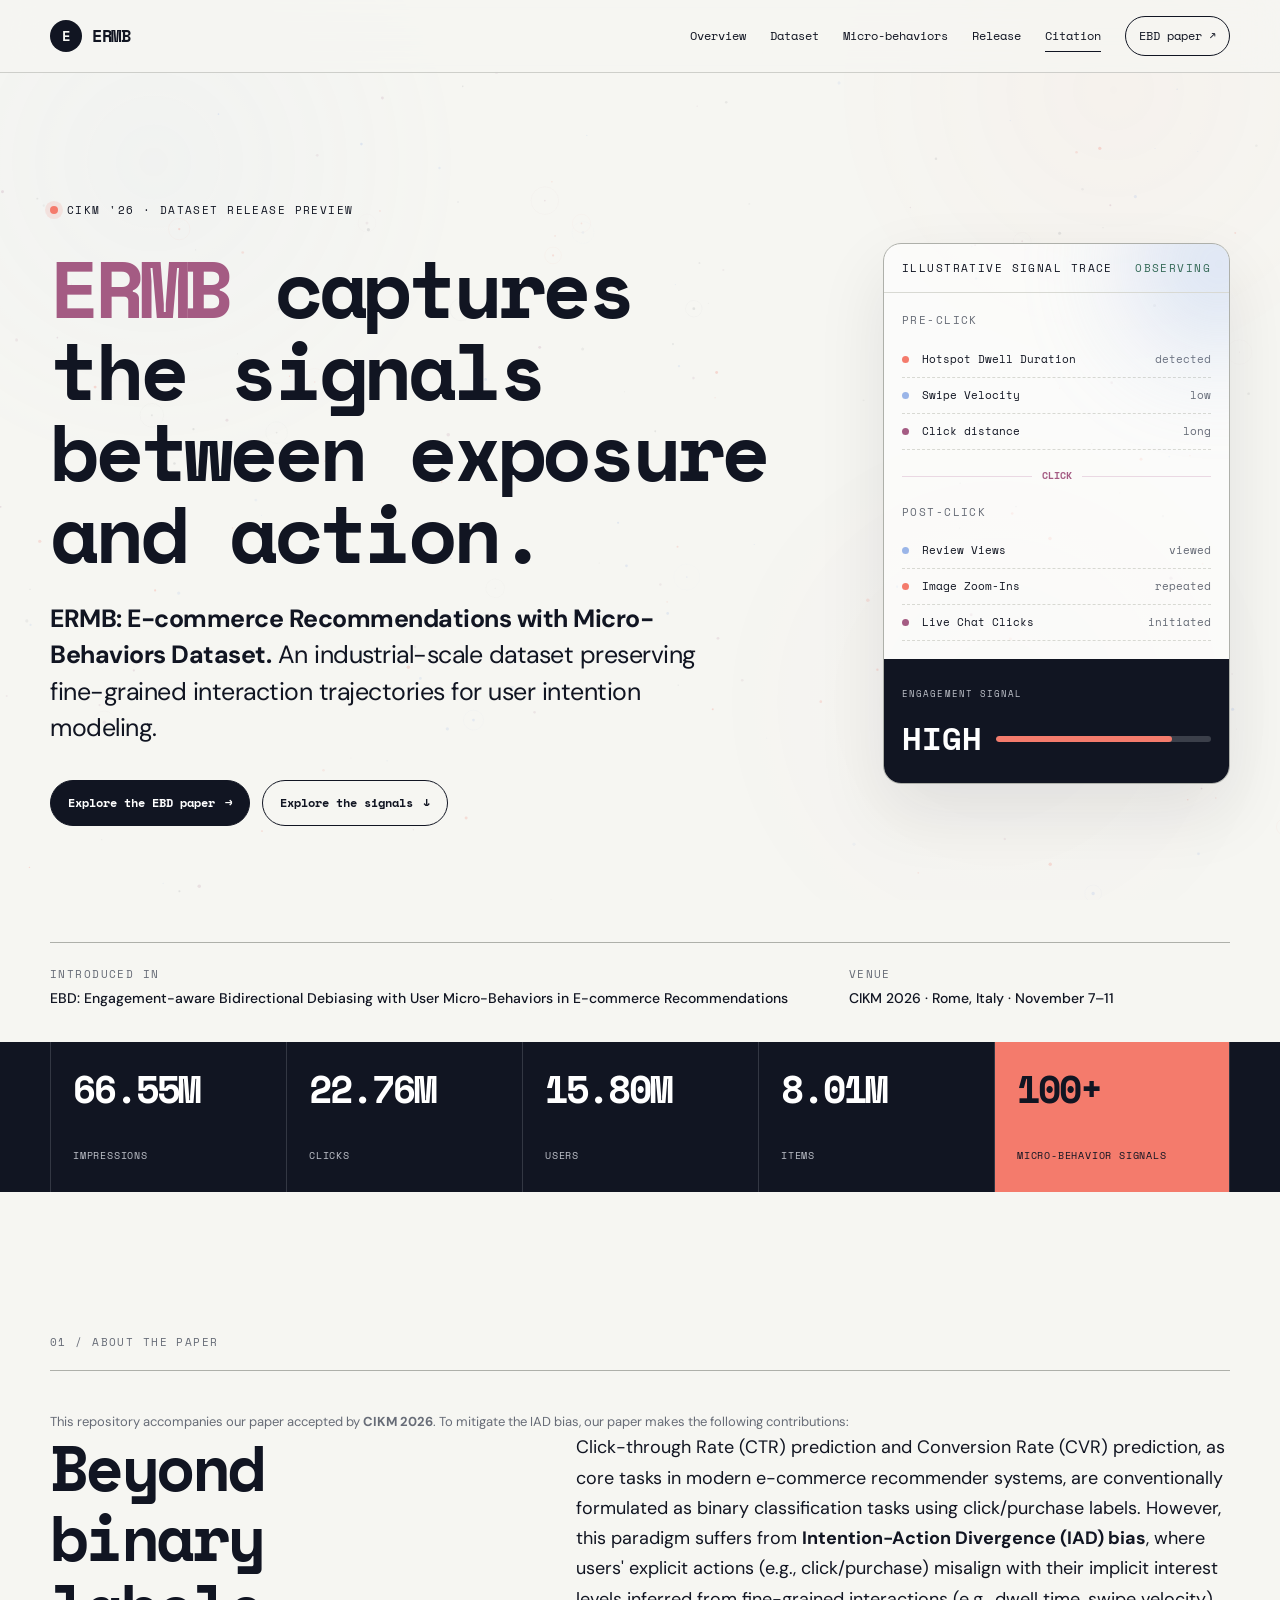
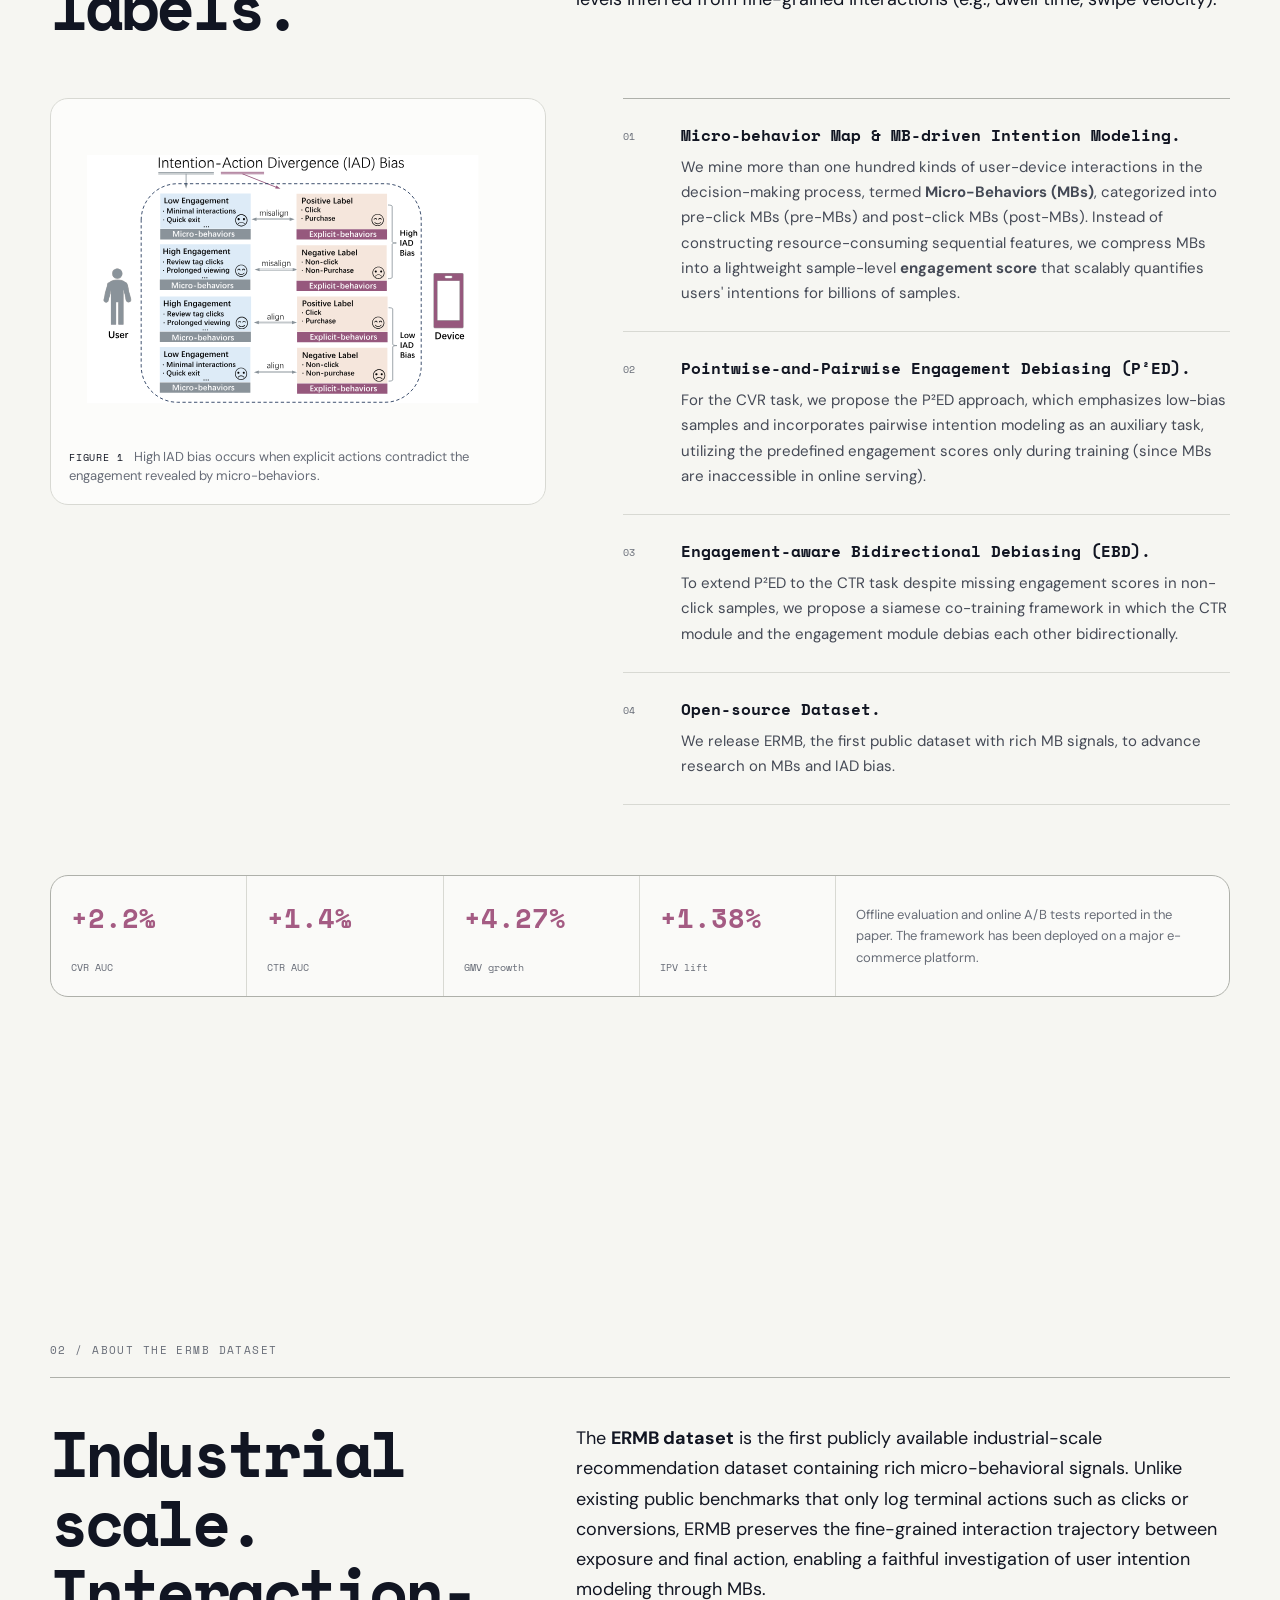
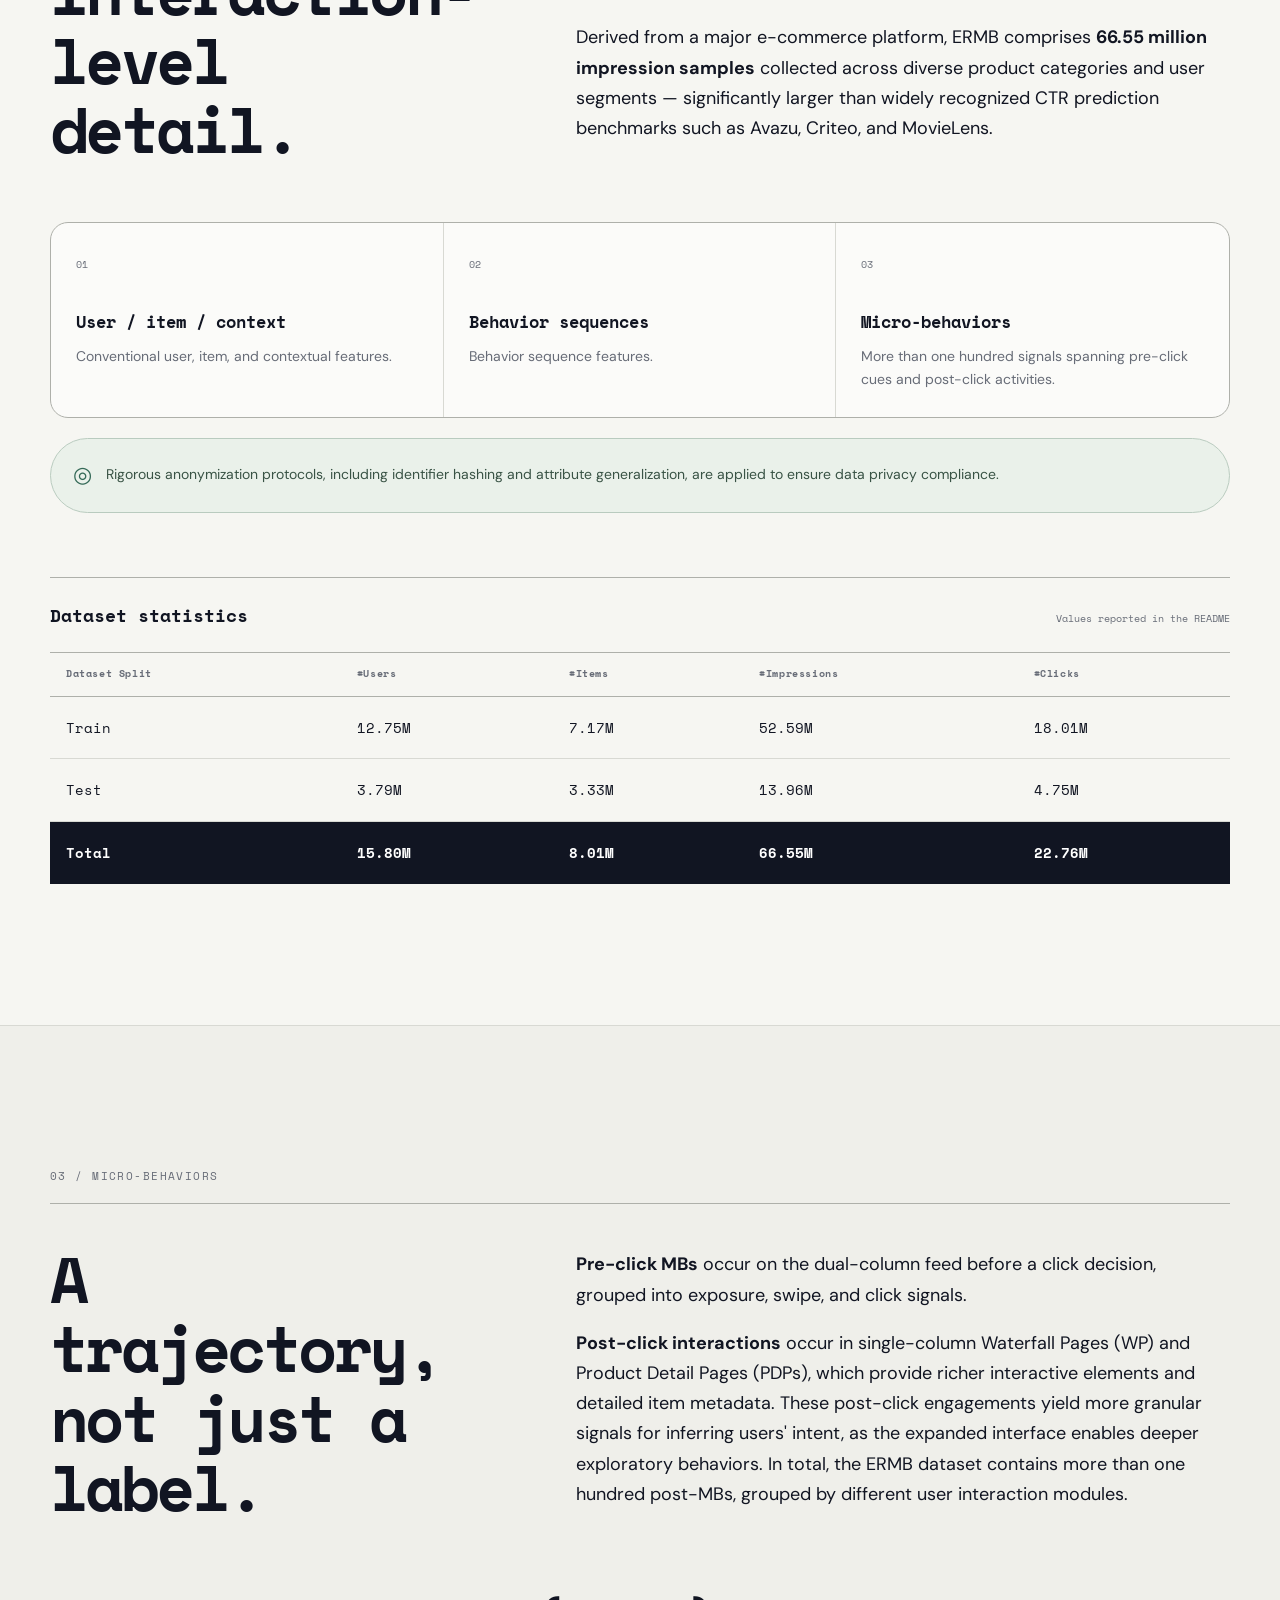
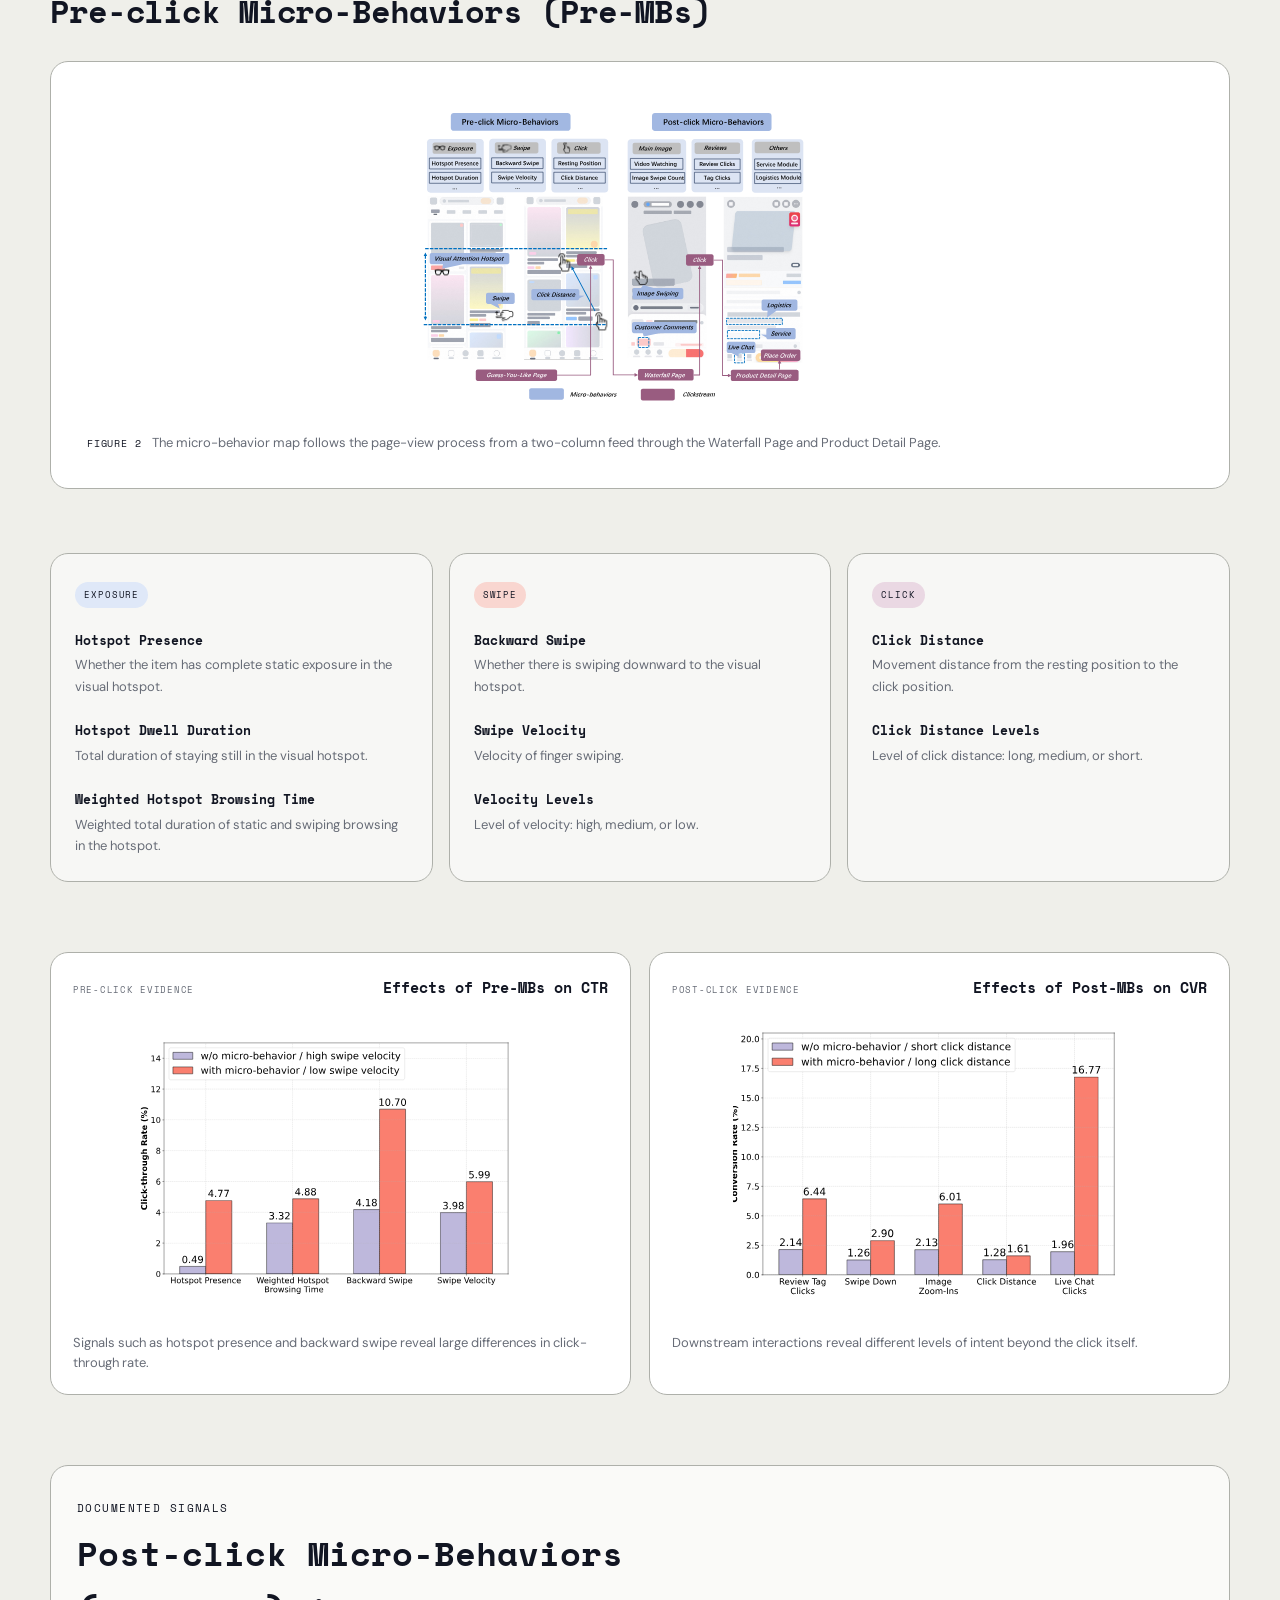
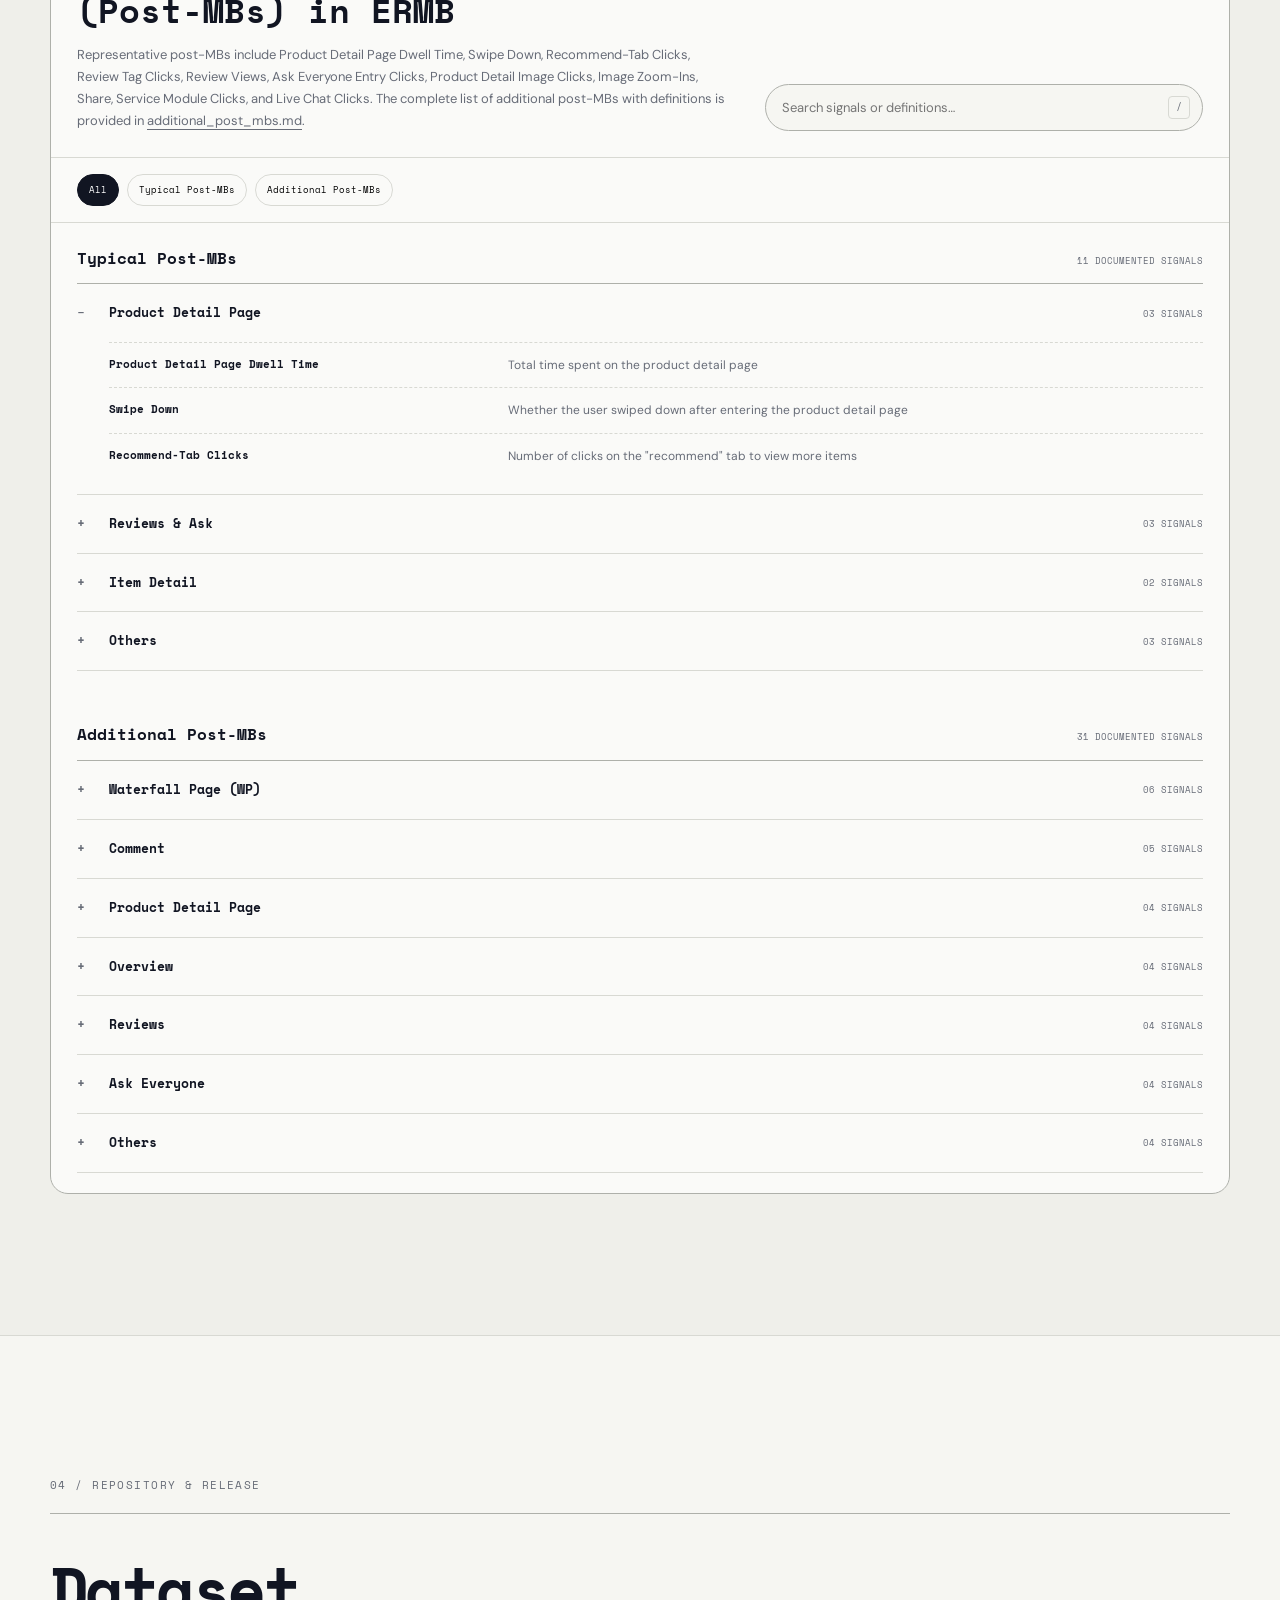
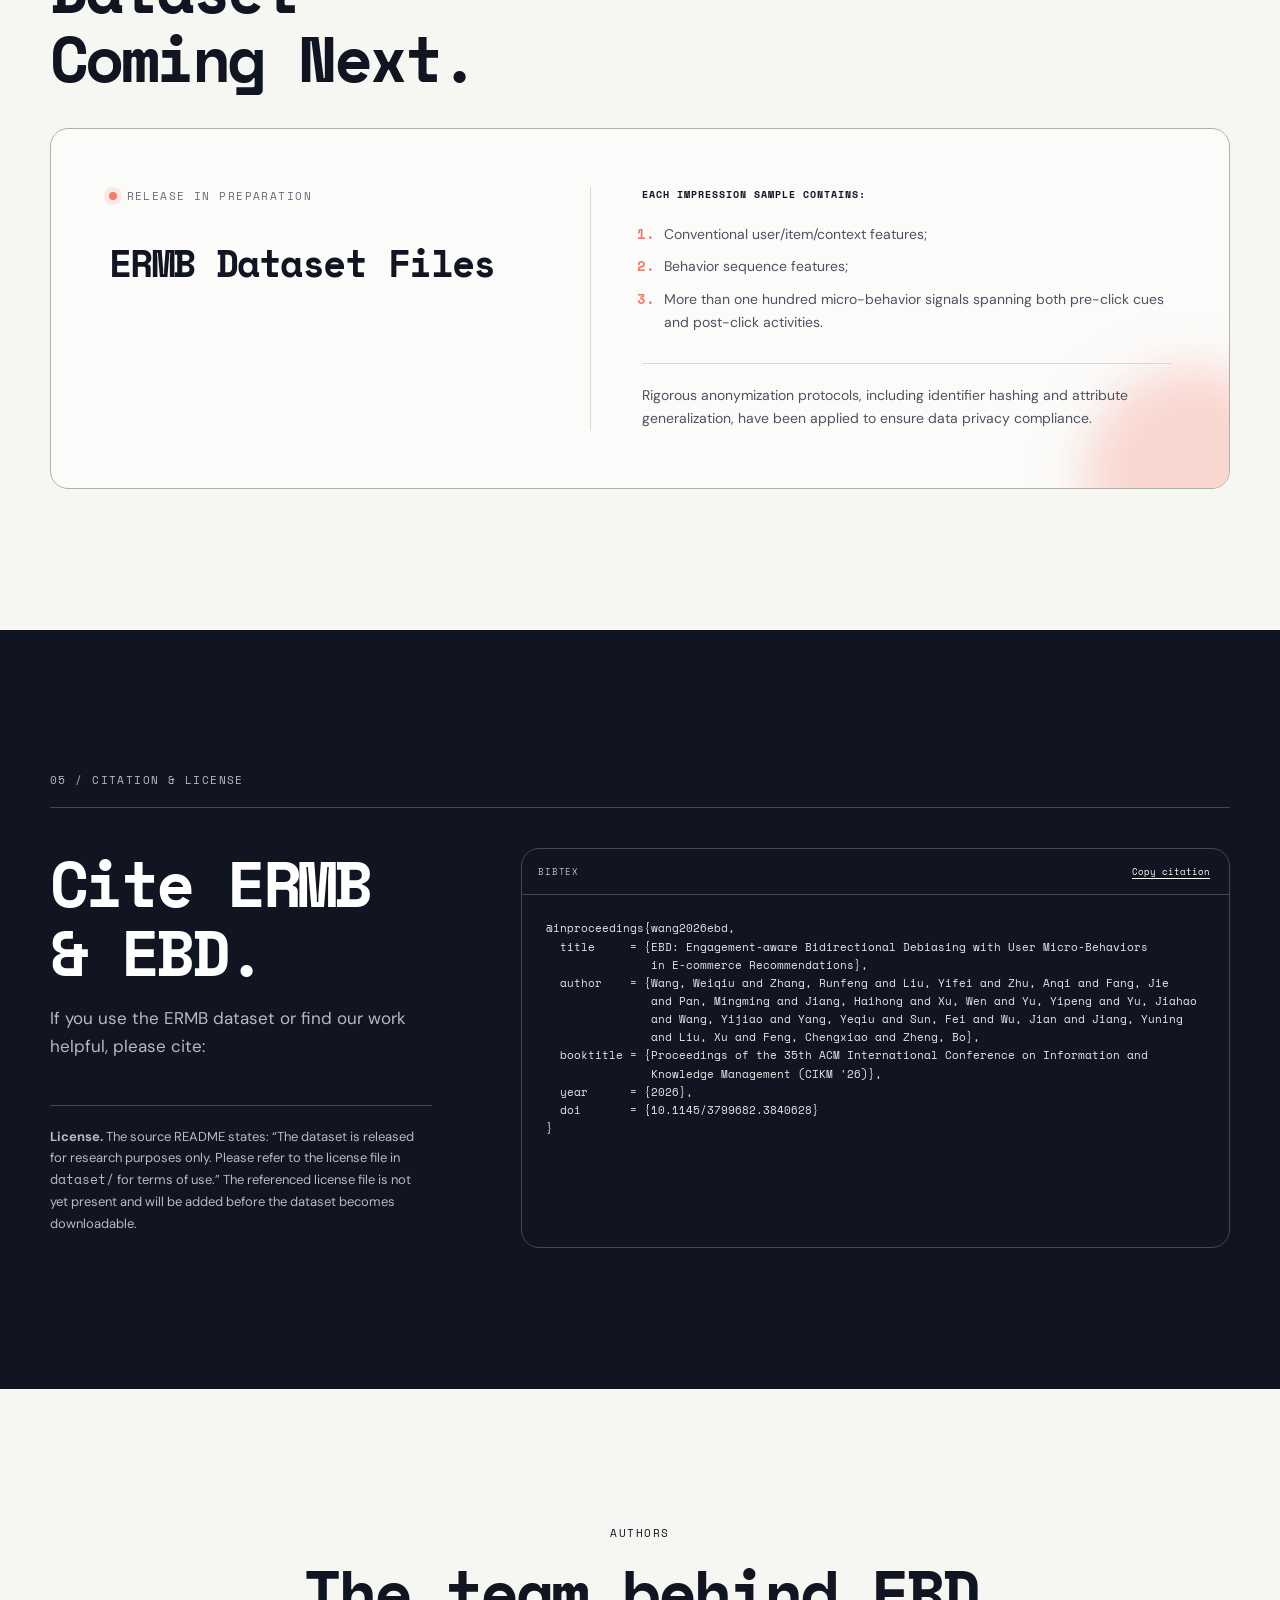
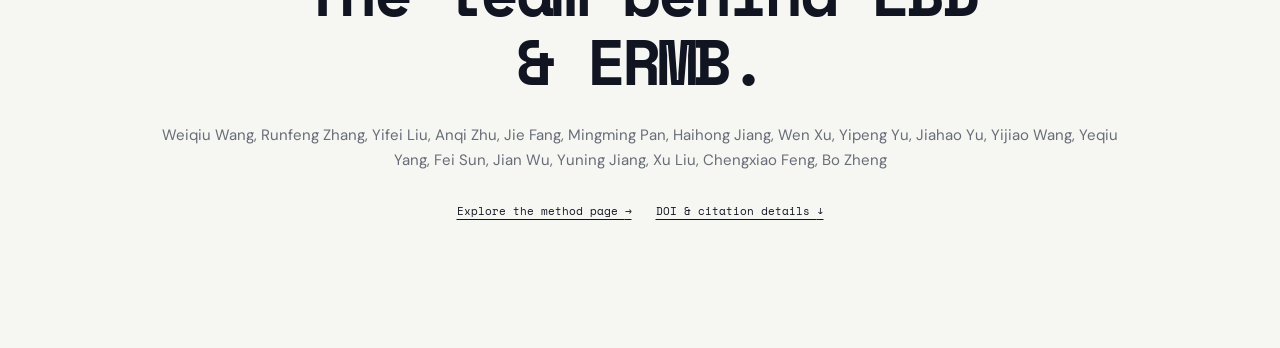
==== commit 34d8fa30: "Remove remaining homepage footer" ====
--- a/docs/index.html
+++ b/docs/index.html
@@ -277,10 +277,6 @@
     </section>
   </main>
 
-  <footer class="site-footer footer-minimal">
-    <div class="section-shell footer-bottom"><span>ERMB · CIKM 2026</span><a href="#citation">DOI &amp; citation</a><span>Built for public research access.</span></div>
-  </footer>
-
   <div class="toast" id="toast" role="status" aria-live="polite">Copied to clipboard</div>
   <script src="app.js" defer></script>
 </body>
--- a/docs/styles.css
+++ b/docs/styles.css
@@ -265,10 +265,6 @@
 .footer-grid a:not(.brand) { color: var(--muted); font-size: 12px; }
 .footer-brand { margin-bottom: 5px; }
 .footer-bottom { display: flex; justify-content: space-between; margin-top: 48px; padding-block: 18px; border-top: 1px solid var(--line); font-family: var(--mono); font-size: 9px; color: var(--muted); }
-.footer-minimal { padding-top: 0; }
-.footer-minimal .footer-bottom { margin-top: 0; min-height: 72px; align-items: center; border-top: 0; }
-.footer-minimal .footer-bottom a { color: var(--muted); text-underline-offset: 4px; }
-
 .toast { position: fixed; left: 50%; bottom: 24px; z-index: 50; transform: translate(-50%,20px); opacity: 0; pointer-events: none; background: var(--ink); color: white; border-radius: 999px; padding: 10px 15px; font-family: var(--mono); font-size: 10px; transition: .25s ease; }
 .toast.show { transform: translate(-50%,0); opacity: 1; }
 
